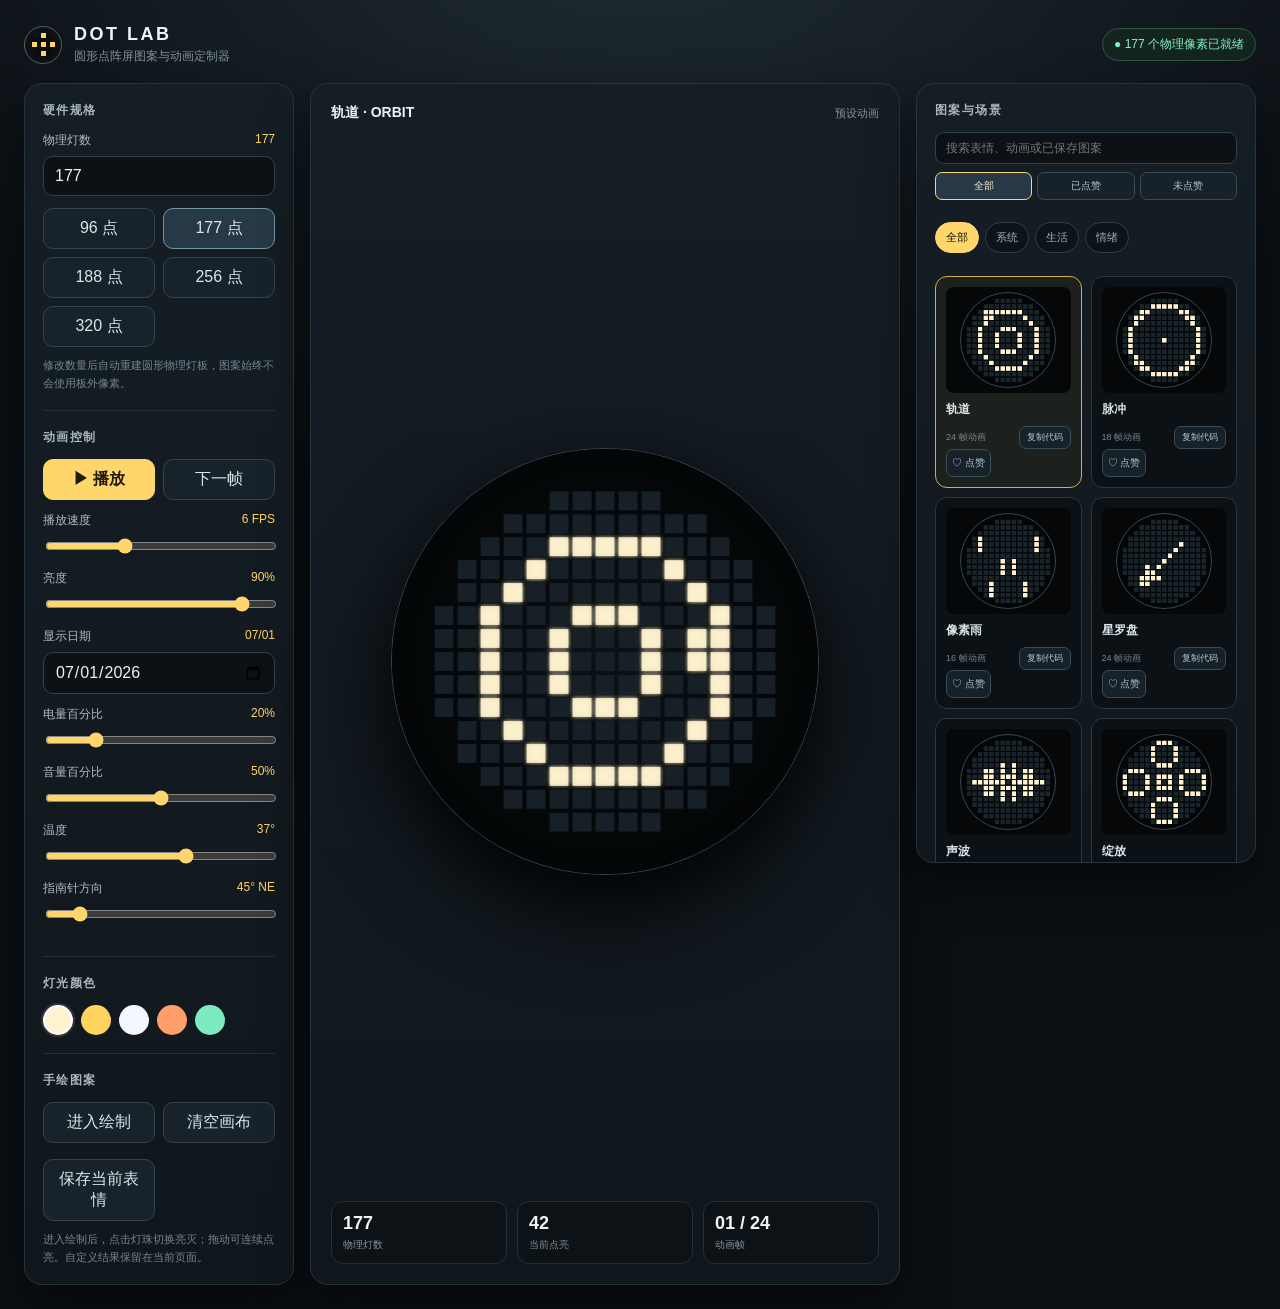
==== index.html @ 845d175f "图库每页最多展示十个动画" ====
<!doctype html>
<html lang="zh-CN">
<head>
<meta charset="utf-8">
<meta name="viewport" content="width=device-width,initial-scale=1">
<title>DOT LAB · 点阵屏定制器</title>
<style>
:root{--bg:#0b1014;--panel:#121a20;--line:#26343e;--muted:#81929e;--text:#edf3f6;--accent:#ffd66b;--accent2:#86f0c0}
*{box-sizing:border-box}body{margin:0;min-height:100vh;background:radial-gradient(circle at 50% -20%,#24313a 0,#0b1014 48%);color:var(--text);font-family:Inter,-apple-system,BlinkMacSystemFont,"PingFang SC",sans-serif}
button,input,select{font:inherit}.shell{max-width:1440px;margin:auto;padding:24px}.topbar{display:flex;align-items:center;justify-content:space-between;margin-bottom:18px}.brand{display:flex;gap:12px;align-items:center}.logo{width:38px;height:38px;border:1px solid #52616b;border-radius:50%;display:grid;place-items:center;background:#080c0f;box-shadow:inset 0 0 18px #ffffff0e}.logo i{width:5px;height:5px;background:var(--accent);box-shadow:9px 0 var(--accent),-9px 0 var(--accent),0 9px var(--accent),0 -9px var(--accent)}h1{font-size:18px;margin:0;letter-spacing:.14em}.sub{color:var(--muted);font-size:12px;margin-top:3px}.status{font-size:12px;color:var(--accent2);border:1px solid #315547;background:#14251f;padding:7px 11px;border-radius:999px}
.layout{display:grid;grid-template-columns:270px minmax(420px,1fr) 340px;gap:16px}.panel{background:linear-gradient(180deg,#151e25,#10171c);border:1px solid var(--line);border-radius:18px;box-shadow:0 22px 50px #0007}.controls{padding:18px}.section{padding-bottom:18px;margin-bottom:18px;border-bottom:1px solid #24313a}.section:last-child{border:0;margin:0;padding:0}.section h2,.library h2{font-size:12px;letter-spacing:.12em;color:#a9b6be;margin:0 0 13px;text-transform:uppercase}.field{margin:12px 0}.field label{display:flex;justify-content:space-between;color:#aebac1;font-size:12px;margin-bottom:7px}.field output{color:var(--accent)}input[type=number],input[type=date],select{width:100%;background:#0b1115;color:var(--text);border:1px solid #33434e;border-radius:10px;padding:10px 11px;outline:none}input[type=range]{width:100%;accent-color:var(--accent)}.swatches{display:flex;gap:8px}.swatch{width:30px;height:30px;border:2px solid transparent;border-radius:50%;cursor:pointer}.swatch.active{border-color:white;box-shadow:0 0 0 2px #ffffff20}.btnrow{display:grid;grid-template-columns:1fr 1fr;gap:8px}.btn{border:1px solid #34444f;background:#18222a;color:#dce5ea;border-radius:10px;padding:9px 10px;cursor:pointer;transition:.18s}.btn:hover{border-color:#657681;transform:translateY(-1px)}.btn.primary{background:var(--accent);border-color:var(--accent);color:#201a09;font-weight:700}.btn.active{background:#273945;border-color:#7794a5}.hint{font-size:11px;color:#738691;line-height:1.6;margin:10px 0 0}
.stage{min-height:720px;padding:20px;display:flex;flex-direction:column}.stage-head{display:flex;align-items:center;justify-content:space-between}.stage-head strong{font-size:14px}.stage-head span{font-size:11px;color:var(--muted)}.screen-wrap{flex:1;display:grid;place-items:center;position:relative;min-height:520px}.halo{position:absolute;width:min(72%,540px);aspect-ratio:1;border-radius:50%;background:radial-gradient(circle,#ffd66b13 0,#ffd66b05 42%,transparent 70%);filter:blur(12px)}canvas{position:relative;width:min(78%,590px);aspect-ratio:1;border-radius:50%;background:#050709;border:1px solid #3b474e;box-shadow:0 32px 90px #000, inset 0 0 65px #000;cursor:crosshair}.metrics{display:grid;grid-template-columns:repeat(3,1fr);gap:10px}.metric{background:#0c1216;border:1px solid #223039;border-radius:12px;padding:11px}.metric b{display:block;font-size:18px}.metric span{font-size:10px;color:var(--muted)}
.library{padding:18px;max-height:780px;overflow:auto}.tabs{display:flex;gap:6px;margin-bottom:13px;position:sticky;top:-18px;padding:10px 0;background:#141d23;z-index:2}.tab{font-size:11px;padding:7px 10px;border:1px solid #2f3e48;border-radius:999px;background:#0d1418;color:#9cacb5;cursor:pointer}.tab.active{color:#171308;background:var(--accent);border-color:var(--accent)}.preset-grid{display:grid;grid-template-columns:1fr 1fr;gap:9px}.preset{background:#0b1115;border:1px solid #293842;border-radius:12px;padding:10px;text-align:left;color:#dce5e9;cursor:pointer}.preset:hover,.preset.active{border-color:#d3ae4c;background:#1d211d}.preset-preview{height:106px;border-radius:8px;background:#050708;display:grid;place-items:center;margin-bottom:8px;color:var(--accent);font-size:21px;letter-spacing:.05em}.preset b{font-size:12px;display:block}.preset small{font-size:9px;color:#738691}.preset-foot{display:flex;align-items:center;justify-content:space-between;gap:6px;margin-top:8px}.copy-code{border:1px solid #3b4c57;background:#162129;color:#b9c7ce;border-radius:7px;padding:4px 7px;font-size:9px;cursor:pointer}.copy-code:hover{border-color:var(--accent);color:var(--accent)}.footer-note{margin-top:14px;padding:11px;border-radius:10px;background:#0b1216;color:#70828d;font-size:10px;line-height:1.6}
@media(max-width:1050px){.layout{grid-template-columns:240px 1fr}.library{grid-column:1/-1;max-height:none}.preset-grid{grid-template-columns:repeat(4,1fr)}}@media(max-width:720px){.shell{padding:12px}.layout{grid-template-columns:1fr}.stage{min-height:560px;order:-1}.screen-wrap{min-height:380px}.preset-grid{grid-template-columns:1fr 1fr}.status{display:none}}
</style>
</head>
<body>
<div class="shell">
 <header class="topbar"><div class="brand"><div class="logo"><i></i></div><div><h1>DOT LAB</h1><div class="sub">圆形点阵屏图案与动画定制器</div></div></div><div class="status" id="status">● 177 个物理像素已就绪</div></header>
 <div class="layout">
  <aside class="panel controls">
   <div class="section"><h2>硬件规格</h2><div class="field"><label>物理灯数 <output id="countOut">177</output></label><input id="count" type="number" min="12" max="500" value="177"></div><div class="btnrow"><button class="btn" data-count="96">96 点</button><button class="btn active" data-count="177">177 点</button><button class="btn" data-count="188">188 点</button><button class="btn" data-count="256">256 点</button><button class="btn" data-count="320">320 点</button></div><p class="hint">修改数量后自动重建圆形物理灯板，图案始终不会使用板外像素。</p></div>
   <div class="section"><h2>动画控制</h2><div class="btnrow"><button class="btn primary" id="play">▶ 播放</button><button class="btn" id="step">下一帧</button></div><div class="field"><label>播放速度 <output id="speedOut">6 FPS</output></label><input id="speed" type="range" min="1" max="16" value="6"></div><div class="field"><label>亮度 <output id="brightOut">90%</output></label><input id="bright" type="range" min="20" max="100" value="90"></div><div class="field"><label>显示日期 <output id="dateOut">07/01</output></label><input id="displayDate" type="date" value="2026-07-01"></div><div class="field"><label>电量百分比 <output id="batteryOut">20%</output></label><input id="battery" type="range" min="0" max="100" value="20"></div><div class="field"><label>音量百分比 <output id="volumeOut">50%</output></label><input id="volume" type="range" min="0" max="100" value="50"></div><div class="field"><label>温度 <output id="temperatureOut">37°</output></label><input id="temperature" type="range" min="0" max="60" value="37"></div><div class="field"><label>指南针方向 <output id="bearingOut">45° NE</output></label><input id="bearing" type="range" min="0" max="359" value="45"></div></div>
   <div class="section"><h2>灯光颜色</h2><div class="swatches" id="swatches"><button class="swatch active" style="background:#fff3cf" data-color="#fff3cf"></button><button class="swatch" style="background:#ffd45e" data-color="#ffd45e"></button><button class="swatch" style="background:#f4f6ff" data-color="#f4f6ff"></button><button class="swatch" style="background:#ff9d6b" data-color="#ff9d6b"></button><button class="swatch" style="background:#7debc0" data-color="#7debc0"></button></div></div>
   <div class="section"><h2>手绘图案</h2><div class="btnrow"><button class="btn" id="custom">进入绘制</button><button class="btn" id="clear">清空画布</button></div><p class="hint">进入绘制后，点击灯珠切换亮灭；拖动可连续点亮。自定义结果保留在当前页面。</p></div>
  </aside>
  <main class="panel stage">
   <div class="stage-head"><strong id="patternName">轨道 · ORBIT</strong><span id="modeText">预设动画</span></div>
   <div class="screen-wrap"><div class="halo"></div><canvas id="matrix" width="760" height="760"></canvas></div>
   <div class="metrics"><div class="metric"><b id="totalMetric">177</b><span>物理灯数</span></div><div class="metric"><b id="litMetric">0</b><span>当前点亮</span></div><div class="metric"><b id="frameMetric">01 / 24</b><span>动画帧</span></div></div>
  </main>
  <aside class="panel library"><h2>图案与场景</h2><div class="tabs"><button class="tab active" data-filter="all">全部</button><button class="tab" data-filter="system">系统</button><button class="tab" data-filter="life">生活</button><button class="tab" data-filter="emotion">情绪</button></div><div class="preset-grid" id="presets"></div><div class="footer-note">177灯 · R2 全眼神表情库 · 按15×15物理网格绘制。时间：上方小时、下方分钟；日期：上方月份、下方日期。其他灯数为映射预览。</div></aside>
 </div>
</div>
<script>
const $=s=>document.querySelector(s), canvas=$('#matrix'),ctx=canvas.getContext('2d');
const state={count:177,points:[],pitch:.125,pattern:0,phase:0,playing:false,fps:6,color:'#fff3cf',brightness:.9,custom:false,customOn:new Set(),drag:false,last:0};let batteryLevel=20,volumeLevel=50,temperatureLevel=37,compassBearing=45,selectedDate='2026-07-01';
const near=(v,t=.11)=>Math.abs(v)<t,ring=(x,y,r,t=.08)=>Math.abs(Math.hypot(x,y)-r)<t,rot=(x,y,a)=>({x:x*Math.cos(a)-y*Math.sin(a),y:x*Math.sin(a)+y*Math.cos(a)});
const heart=(x,y,s=.75)=>{x/=s;y/=s;return Math.pow(x*x+y*y-.43,3)-x*x*y*y*y<0&&y<.58};
const heartMask=['01100000110','11110001111','11111011111','11111111111','11111111111','01111111110','00111111100','00011111000','00001110000','00000100000'];
function heartPixel(x,y,scale=1){let gx=Math.round(x/scale*8+7.5)-2,gy=Math.round(y/scale*8+7.5)-4;return gy>=0&&gy<heartMask.length&&gx>=0&&gx<11&&heartMask[gy][gx]==='1'}
const okMask=['00000100100100','00000100100100','00000100100100','00000100101000','00000101010000','00111010110000','01000110110000','01000111110000','01000111110000','00111011110000','00000111100000','00000111000000','00000011000000','00000000000000'];
const crossMask=['00000110000000','00000011000000','00000001100000','00000000110000','00011100011000','00111110110000','01111111100000','00111111000000','00011110000000','00001100000000','00001100000000','00011000000000','00011000000000','00000000000000'];
const likeMask=['00000011000000','00000011000000','00000110000000','00001100000000','00011000000000','00011011111000','00111111111100','11111111111100','11111111111100','11111111111000','11111111110000','11111111100000','00111111000000','00000000000000'];
function gestureMaskPixel(mask,x,y,scale=1,angle=0){let q=rot(x/scale,y/scale,-angle),w=mask[0].length,h=mask.length,gx=Math.round(q.x*8+7.5)-Math.floor((16-w)/2),gy=Math.round(q.y*8+7.5)-Math.floor((16-h)/2);return gy>=0&&gy<h&&gx>=0&&gx<w&&mask[gy][gx]==='1'}
const waveHeights=[.12,.18,.1,.32,.58,.28,.46,.2,.14,.38,.22,.52,.3,.16,.1];
function voiceWavePixel(x,y,frame){let col=Math.round(x*8),cx=col/8;if(Math.abs(x)>.9)return false;if(Math.abs(y-.0625)<.045)return true;if(col<-7||col>7||Math.abs(x-cx)>.07)return false;let base=waveHeights[col+7],motion=.14*Math.sin(frame*.47+col*1.31)+.08*Math.sin(frame*.23-col*.73),height=Math.max(.12,Math.min(.72,base+motion));return Math.abs(y)<height}
const digits={0:['111','101','101','101','111'],1:['010','110','010','010','111'],2:['111','001','111','100','111'],3:['111','001','111','001','111'],4:['101','101','111','001','001'],5:['111','100','111','001','111'],6:['111','100','111','101','111'],7:['111','001','010','010','010'],8:['111','101','111','101','111'],9:['111','101','111','001','111']};
function clockPixel(x,y,p){let now=new Date(),hour=String(now.getHours()).padStart(2,'0'),minute=String(now.getMinutes()).padStart(2,'0'),gx=Math.round(x*8+7.5),row=Math.round(y*8+7.5),line=row>=2&&row<=6?hour:row>=9&&row<=13?minute:null,gy=row<=6?row-2:row-9;if(!line)return p%12<7&&gx===7&&(row===7||row===8);for(let i=0;i<2;i++){let start=4+i*4;if(gx>=start&&gx<start+3)return digits[line[i]][gy][gx-start]==='1'}return false}
const letters={A:['010','101','111','101','101'],D:['110','101','101','101','110'],E:['111','100','110','100','111'],F:['111','100','110','100','100'],H:['101','101','111','101','101'],I:['111','010','010','010','111'],M:['101','111','111','101','101'],N:['101','111','111','111','101'],O:['111','101','101','101','111'],R:['110','101','110','101','101'],S:['111','100','111','001','111'],T:['111','010','010','010','010'],U:['101','101','101','101','111'],W:['101','101','111','111','101']};
function dateDisplayPixel(x,y,frame){let [,month,day]=selectedDate.split('-'),gx=Math.round(x*8+7.5),row=Math.round(y*8+7.5),top=row>=2&&row<=6,line=top?month:row>=9&&row<=13?day:null,gy=top?row-2:row-9,visible=Math.min(4,Math.floor((frame%24)/3)+1);if(!line)return visible>1&&gx===7&&(row===7||row===8);for(let i=0;i<2;i++){let digit=i+(top?0:2),start=4+i*4;if(digit<visible&&gx>=start&&gx<start+3)return digits[line[i]][gy][gx-start]==='1'}return false}
function weekdayDisplayPixel(x,y,frame){let [yy,mm,dd]=selectedDate.split('-').map(Number),text=['SUN','MON','TUE','WED','THU','FRI','SAT'][new Date(yy,mm-1,dd).getDay()],gx=Math.round(x*8+7.5),gy=Math.round(y*8+7.5)-6,visible=Math.min(3,Math.floor((frame%24)/4)+1);if(gy<0||gy>4)return false;for(let i=0;i<visible;i++){let start=2+i*4;if(gx>=start&&gx<start+3)return letters[text[i]][gy][gx-start]==='1'}return false}
const percentGlyph=['1001','0010','0100','1000','1001'];
function batteryPercentPixel(x,y,frame){let shown=Math.round(batteryLevel*Math.min(1,(frame%24)/12)),txt=String(shown),gx=Math.round(x*8+7.5),gy=Math.round(y*8+7.5)-6,total=txt.length*3+Math.max(0,txt.length-1)+1+4,start=Math.floor((16-total)/2);if(gy<0||gy>4)return false;for(let i=0;i<txt.length;i++){let at=start+i*4;if(gx>=at&&gx<at+3)return digits[txt[i]][gy][gx-at]==='1'}let pct=start+txt.length*4;return gx>=pct&&gx<pct+4&&percentGlyph[gy][gx-pct]==='1'}
const degreeGlyph=['111','101','111'];
function temperaturePixel(x,y,frame){let shown=Math.round(temperatureLevel*Math.min(1,(frame%24)/12)),txt=String(shown),gx=Math.round(x*8+7.5),gy=Math.round(y*8+7.5)-6,total=txt.length*3+Math.max(0,txt.length-1)+1+3,start=Math.floor((16-total)/2);if(gy<0||gy>4)return false;for(let i=0;i<txt.length;i++){let at=start+i*4;if(gx>=at&&gx<at+3)return digits[txt[i]][gy][gx-at]==='1'}let deg=start+txt.length*4;return gy<3&&gx>=deg&&gx<deg+3&&degreeGlyph[gy][gx-deg]==='1'}
function sunWeatherPixel(x,y,frame,ox=0,oy=0,small=false){let q=rot(x-ox,y-oy,frame*.035),r=Math.hypot(q.x,q.y),core=small?.2:.27,inner=r<core,ray=r>(small?.3:.39)&&r<(small?.52:.7)&&(Math.abs(q.x)<.07||Math.abs(q.y)<.07||Math.abs(Math.abs(q.x)-Math.abs(q.y))<.075);return inner||ray}
function cloudWeatherPixel(x,y,ox=0,oy=0){x-=ox;y-=oy;return Math.hypot(x+.34,y+.12)<.28||Math.hypot(x,y+.27)<.36||Math.hypot(x-.38,y+.1)<.27||Math.abs(x)<.68&&y>-.22&&y<.08}
function rainWeatherPixel(x,y,frame){if(cloudWeatherPixel(x,y,0,-.17))return true;let col=Math.round((x+.75)/.25),cx=-.75+col*.25,row=Math.round(y*8),step=((row+frame+col*2)%5+5)%5;return y>.12&&y<.82&&col>=0&&col<=6&&Math.abs(x-cx)<.07&&step<2}
function snowWeatherPixel(x,y,frame){if(cloudWeatherPixel(x,y,0,-.2))return true;let flakes=[[-.48,.3],[0,.48],[.48,.3]],tw=frame%8<4;return flakes.some(([fx,fy],i)=>{let yy=fy+((frame+i*2)%8)*.035,dx=x-fx,dy=y-yy;return Math.abs(dx)<.06&&Math.abs(dy)<.18||Math.abs(dy)<.06&&Math.abs(dx)<.18||(tw&&Math.abs(Math.abs(dx)-Math.abs(dy))<.05&&Math.hypot(dx,dy)<.2)})}
function stormWeatherPixel(x,y,frame){if(cloudWeatherPixel(x,y,0,-.25))return true;let flash=frame%10<6,bolt=flash&&((y>.05&&y<.32&&Math.abs(x+.08)<.1)||(y>.25&&y<.5&&Math.abs(x-.08)<.1)||(y>.45&&y<.7&&Math.abs(x-.22)<.1)),row=Math.round(y*8),side=x<0?0:1,sideRain=y>.15&&y<.78&&Math.abs(x)>.34&&Math.abs(x)<.72&&((row+frame+side*2)%4+4)%4<2;return bolt||sideRain}
function compassArrowPixel(x,y,frame){let target=compassBearing*Math.PI/180,u=Math.min(1,(frame%24)/12),ease=1-Math.pow(1-u,3),q=rot(x,y,-target*ease),head=q.y>-.72&&q.y<-.2&&Math.abs(Math.abs(q.x)-(q.y+.72)*.7)<.075,shaft=Math.abs(q.x)<.065&&q.y>-.58&&q.y<.55,r=Math.hypot(x,y),ticks=r>.77&&r<.87&&(Math.abs(x)<.07||Math.abs(y)<.07),hub=Math.hypot(x,y)<.11;return head||shaft||ticks||hub}
function moodFacePixel(x,y,frame){let state=Math.floor((frame%32)/8),blink=frame%8===7,face=Math.hypot(x,y)<.69;if(!face)return false;let leftEye=blink?Math.abs(y+.22)<.06&&Math.abs(x+.27)<.17:Math.abs(x+.27)<.085&&y>-.4&&y<-.08,rightEye;if(state===1||state===3)rightEye=Math.abs(y+.2)<.06&&Math.abs(x-.27)<.18;else rightEye=blink?Math.abs(y+.22)<.06&&Math.abs(x-.27)<.17:Math.abs(x-.27)<.085&&y>-.4&&y<-.08;let mouth;if(state===0)mouth=Math.abs(x)<.32&&y>.1&&y<.43;else if(state===1)mouth=Math.abs(y-(.12+.42*(x+.05)*(x+.05)))<.075&&Math.abs(x)<.4;else if(state===2)mouth=Math.abs(y-(.1+.6*x*x))<.08&&Math.abs(x)<.43;else mouth=(Math.abs(y-.18)<.07&&Math.abs(x)<.38)||(x>.25&&x<.39&&y>.16&&y<.34);return !(leftEye||rightEye||mouth)}
function segmentPixel(x,y,a,b,t=.1){let vx=b[0]-a[0],vy=b[1]-a[1],u=Math.max(0,Math.min(1,((x-a[0])*vx+(y-a[1])*vy)/(vx*vx+vy*vy)));return Math.hypot(x-a[0]-u*vx,y-a[1]-u*vy)<t}
function littlePersonPixel(x,y,frame){let poses=[[[0,.12],[-.3,.18],[.3,.18],[-.26,.68],[.26,.68]],[[0,.12],[-.65,-.4],[.65,-.4],[-.48,.66],[.48,.66]],[[0,.12],[-.5,-.4],[.44,.08],[-.52,.56],[.42,.67]],[[0,.12],[-.4,-.78],[.4,-.78],[-.28,.65],[.28,.65]]],f=frame%32,s=Math.floor(f/8),n=(s+1)%4,u=Math.max(0,(f%8-5)/3),e=u*u*(3-2*u),p=poses[s].map((v,i)=>[v[0]+(poses[n][i][0]-v[0])*e,v[1]+(poses[n][i][1]-v[1])*e]),bounce=s===1||s===3?-.06*Math.sin((f%8)/7*Math.PI):0;y-=bounce;let [hip,lh,rh,lf,rf]=p,shoulder=[0,-.25];return Math.hypot(x,y+.57)<.13||segmentPixel(x,y,shoulder,hip,.09)||segmentPixel(x,y,shoulder,lh,.09)||segmentPixel(x,y,shoulder,rh,.09)||segmentPixel(x,y,hip,lf,.1)||segmentPixel(x,y,hip,rf,.1)}
const patterns=[
 {name:'轨道 · ORBIT',cat:'system',icon:'◎',frames:24,fn:(x,y,p)=>{let q=rot(x,y,p*.12);return ring(x,y,.67,.07)||(ring(x,y,.34,.065)&&q.x<.32)||Math.hypot(q.x-.62,q.y+.12)<.12}},
 {name:'脉冲 · PULSE',cat:'system',icon:'◉',frames:18,fn:(x,y,p)=>ring(x,y,.18+(p%18)/18*.68,.075)||Math.hypot(x,y)<.1},
 {name:'像素雨 · RAIN',cat:'life',icon:'⋮',frames:16,fn:(x,y,p,i)=>((i*5+(Math.round((y+1)*8)+p)*3)%13<2)&&((i+p)%4!==0)},
 {name:'星罗盘 · COMPASS',cat:'system',icon:'✦',frames:24,fn:(x,y,p)=>{let q=rot(x,y,p*.1);return near(q.x,.065)&&Math.abs(q.y)<.76||near(q.y,.065)&&Math.abs(q.x)<.76||ring(x,y,.8,.045)&&q.y<-.28}},
 {name:'声波 · WAVE',cat:'life',icon:'≋',frames:24,fn:(x,y,p)=>voiceWavePixel(x,y,p)},
 {name:'绽放 · BLOOM',cat:'emotion',icon:'✣',frames:20,fn:(x,y,p)=>{let a=Math.atan2(y,x),r=Math.hypot(x,y),e=.25+(p%20)/20*.55;return Math.abs(Math.sin(4*a+p*.08))>.65&&r>.13&&r<e}},
 {name:'时砂 · FOCUS',cat:'system',icon:'⌛',frames:24,fn:(x,y,p)=>{let t=-.45+(p%24)/24*.9;return Math.abs(x)<(.09+Math.abs(y)*.58)&&Math.abs(y)<.7&&(y<t-.08||y>t+.28||Math.abs(x)<.07)}},
 {name:'沙漏倒计时 · SAND',cat:'system',icon:'⌛',frames:36,fn:(x,y,p)=>{let u=(p%36)/35,ax=Math.abs(x),ay=Math.abs(y),rail=(Math.abs(y-.72)<.065||Math.abs(y+.72)<.065)&&ax<.64,wall=ay>.08&&ay<.7&&Math.abs(ax-(.08+ay*.76))<.065,topH=.5*(1-u),top=y<-.08&&y>-.08-topH&&ax<.09+(-y-.08)*.78,bottomH=Math.max(.02,.5*u),bottom=y>.64-bottomH&&y<.65&&ax<.09+(y-(.64-bottomH))/bottomH*.48,row=Math.round((y+1)*8),stream=u<.98&&y>-.08&&y<.56-bottomH&&ax<.055&&((row+p)%3+3)%3<2,t=(p%6)/6,sx=.11+.42*t,sy=.5-.2*Math.sin(t*Math.PI)+.08*t,scatter=u>.08&&u<.98&&((Math.hypot(x-sx,y-sy)<.09)||(Math.hypot(x+sx,y-sy)<.09));return rail||wall||top||bottom||stream||scatter}},
 {name:'三排进度条 · PROGRESS',cat:'system',icon:'▰▰▱',frames:20,fn:(x,y,p)=>{let row=Math.round(y*8+7.5),col=Math.round(x*8+7.5),filled=Math.min(16,p%20);return row>=7&&row<=9&&col>=0&&col<filled}},
 {name:'空间门 · PORTAL',cat:'system',icon:'▣',frames:18,fn:(x,y,p)=>{let m=Math.max(Math.abs(x),Math.abs(y)),t=(p%18)/18*.14;return [.2+t,.43+t/2,.69-t/2].some(v=>Math.abs(m-v)<.065)}},
 {name:'萤火 · FIREFLY',cat:'emotion',icon:'⁙',frames:20,fn:(x,y,p,i)=>((i*7+Math.round(y*11)+p)%19<2)||Math.hypot(x+.35-p%10*.02,y-.22)<.14},
 {name:'地平线 · DAWN',cat:'life',icon:'☀',frames:20,fn:(x,y,p)=>{let h=.35-(p%20)/20*.65;return near(y-h,.065)&&Math.abs(x)<.85||(y<h&&Math.abs(Math.hypot(x,y-h)-.42)<.09)}},
 {name:'情绪眼睛 · EYES',cat:'emotion',icon:'◉◉',frames:16,fn:(x,y,p)=>{let blink=p%16>11;return blink?near(y,.07)&&((x>.12&&x<.72)||(x<-.12&&x>-.72)):(((Math.hypot(x-.38,y)-.25<.075)||(Math.hypot(x+.38,y)-.25<.075))&&Math.abs(y)<.3)}},
 {name:'心意 · HEART',cat:'emotion',icon:'♥',frames:24,fn:(x,y,p)=>{let t=p%24;if(t<2)return false;let u=Math.min(1,(t-2)/13),e=1-Math.pow(1-u,3);return heartPixel(x,y,.12+.88*e)}},
 {name:'充电 · CHARGE',cat:'system',icon:'▥',frames:20,fn:(x,y,p)=>(Math.abs(x)<.43&&Math.abs(y)<.58&&(Math.abs(x)>.31||Math.abs(y)>.47))||(Math.abs(x)<.14&&y>-.8&&y<-.58)||(Math.abs(x)<.26&&y>.42-(p%20)/20*.84&&y<.43)},
 {name:'健身 · WORKOUT',cat:'life',icon:'━',frames:18,fn:(x,y,p)=>{let a=Math.sin(p/18*Math.PI*2)*.45,q=rot(x,y,a);return Math.abs(q.y)<.085&&Math.abs(q.x)<.58||Math.abs(q.x)>.52&&Math.abs(q.x)<.8&&Math.abs(q.y)<.28}},
 {name:'晴天 · SUNNY',cat:'life',icon:'☀',frames:24,fn:(x,y,p)=>sunWeatherPixel(x,y,p)},
 {name:'多云 · CLOUDY',cat:'life',icon:'☁',frames:24,fn:(x,y,p)=>sunWeatherPixel(x,y,p,-.38,-.35,true)||cloudWeatherPixel(x,y,.14,.12)},
 {name:'下雨 · RAINY',cat:'life',icon:'☂',frames:24,fn:(x,y,p)=>rainWeatherPixel(x,y,p)},
 {name:'下雪 · SNOW',cat:'life',icon:'❄',frames:24,fn:(x,y,p)=>snowWeatherPixel(x,y,p)},
 {name:'暴风雨 · STORM',cat:'life',icon:'ϟ',frames:24,fn:(x,y,p)=>stormWeatherPixel(x,y,p)},
 {name:'闹钟 · ALARM',cat:'life',icon:'◷',frames:16,fn:(x,y,p)=>ring(x,y,.58,.07)||near(x,.065)&&y<0||near(y,.065)&&x>0||(p%4<2&&ring(x,y,.82,.045)&&y<-.25)},
 {name:'相机 · CAMERA',cat:'life',icon:'▣',frames:18,fn:(x,y,p)=>p%18<12?(Math.abs(x)<.52&&Math.abs(y)<.4&&(Math.abs(x)>.4||Math.abs(y)>.29)||ring(x,y,.22,.08)):ring(x,y,.65,.07)||Math.hypot(x,y)<.15},
 {name:'通知 · NOTIFY',cat:'system',icon:'!',frames:14,fn:(x,y,p)=>Math.hypot(x,y)<(.18+.06*Math.sin(p*.6))||near(x,.07)&&y<-.25&&y>-.72||Math.hypot(x,y-.58)<.1},
 {name:'心跳回响 · HEARTBEAT',cat:'emotion',icon:'♥',frames:32,fn:(x,y,p)=>{let t=p%32;if(t<2)return false;let u=Math.min(1,(t-2)/13),e=1-Math.pow(1-u,3),s=t<16?.12+.88*e:1+(t>23?.055*Math.sin((t-23)/8*Math.PI*2):0);return heartPixel(x,y,s)}},
 {name:'心情变换 · MOOD',cat:'emotion',icon:'☺',frames:32,fn:(x,y,p)=>moodFacePixel(x,y,p)},
 {name:'活力小人 · PERSON',cat:'life',icon:'人',frames:32,fn:(x,y,frame)=>{let sg=(a,b,t=.1)=>{let vx=b[0]-a[0],vy=b[1]-a[1],u=Math.max(0,Math.min(1,((x-a[0])*vx+(y-a[1])*vy)/(vx*vx+vy*vy)));return Math.hypot(x-a[0]-u*vx,y-a[1]-u*vy)<t},poses=[[[0,.12],[-.3,.18],[.3,.18],[-.26,.68],[.26,.68]],[[0,.12],[-.65,-.4],[.65,-.4],[-.48,.66],[.48,.66]],[[0,.12],[-.5,-.4],[.44,.08],[-.52,.56],[.42,.67]],[[0,.12],[-.4,-.78],[.4,-.78],[-.28,.65],[.28,.65]]],f=frame%32,s=Math.floor(f/8),n=(s+1)%4,u=Math.max(0,(f%8-5)/3),e=u*u*(3-2*u),p=poses[s].map((v,i)=>[v[0]+(poses[n][i][0]-v[0])*e,v[1]+(poses[n][i][1]-v[1])*e]),bounce=s===1||s===3?-.06*Math.sin((f%8)/7*Math.PI):0;y-=bounce;let [hip,lh,rh,lf,rf]=p,shoulder=[0,-.25];return Math.hypot(x,y+.57)<.13||sg(shoulder,hip,.09)||sg(shoulder,lh,.09)||sg(shoulder,rh,.09)||sg(hip,lf,.1)||sg(hip,rf,.1)}},
 {name:'小人跑步 · RUNNER',cat:'life',icon:'跑',frames:24,fn:(x,y,p)=>{let sg=(a,b,t=.09)=>{let vx=b[0]-a[0],vy=b[1]-a[1],u=Math.max(0,Math.min(1,((x-a[0])*vx+(y-a[1])*vy)/(vx*vx+vy*vy)));return Math.hypot(x-a[0]-u*vx,y-a[1]-u*vy)<t},q=p/24*Math.PI*2,a=Math.sin(q),c=Math.cos(q),bounce=.06*Math.abs(c);y+=bounce;let shoulder=[.05,-.27],hip=[-.08,.12],e1=[.35*a+.12*c,-.05+.12*c],h1=[.52*a+.18*c,.15+.15*c],e2=[-.28*a-.12*c,.03-.1*c],h2=[-.44*a-.18*c,.22-.12*c],k1=[.4*a+.16*c,.35-.1*c],f1=[.62*a+.24*c,.66-.06*c],k2=[-.27*a-.16*c,.42+.08*c],f2=[-.48*a-.24*c,.65+.05*c];return Math.hypot(x-.16,y+.57)<.14||sg(shoulder,hip,.1)||sg(shoulder,e1)||sg(e1,h1)||sg(shoulder,e2)||sg(e2,h2)||sg(hip,k1,.1)||sg(k1,f1,.1)||sg(hip,k2,.1)||sg(k2,f2,.1)}},
 {name:'酒瓶旋转 · BOTTLE',cat:'life',icon:'♙',frames:32,fn:(x,y,p)=>{let a=Math.sin(p/32*Math.PI*2)*.48,q=rot(x,y,a),X=q.x,Y=q.y,neck=Math.abs(X)<.14&&Y>-.78&&Y<-.36&&(Math.abs(X)>.055||Y<-.66),body=Math.abs(X)<.42&&Y>-.34&&Y<.67&&(Math.abs(X)>.31||Y>.54),shoulder=Y>-.42&&Y<-.22&&Math.abs(Math.abs(X)-(.14+(Y+.42)*1.35))<.09,label=ring(X,Y-.1,.22,.07);return neck||body||shoulder||label}},
 {name:'数字时间 · CLOCK',cat:'system',icon:'09↕00',frames:12,fn:(x,y,p)=>clockPixel(x,y,p)},
 {name:'日期显示 · DATE',cat:'system',icon:'07↕01',frames:24,fn:(x,y,p)=>dateDisplayPixel(x,y,p)},
 {name:'星期显示 · WEEKDAY',cat:'system',icon:'WED',frames:24,fn:(x,y,p)=>weekdayDisplayPixel(x,y,p)},
 {name:'音乐频谱 · SPECTRUM',cat:'life',icon:'▥▥▥',frames:24,fn:(x,y,p)=>{let col=Math.round(x*8),cx=col/8,h=.15+.62*Math.abs(Math.sin(col*.83+p*.34)*Math.cos(col*.31-p*.21));return Math.abs(x-cx)<.055&&Math.abs(y)<h}},
 {name:'OK 手势 · OK',cat:'emotion',icon:'OK',frames:28,fn:(x,y,p)=>{let t=p%28;if(t<2)return false;let u=Math.min(1,(t-2)/10),s=.18+.82*(1-Math.pow(1-u,3)),a=t>15?.08*Math.sin((t-15)/13*Math.PI*2):0;return gestureMaskPixel(okMask,x,y,s,a)}},
 {name:'指尖交叉 · CROSS',cat:'emotion',icon:'×',frames:28,fn:(x,y,p)=>{let t=p%28;if(t<2)return false;let u=Math.min(1,(t-2)/11),s=.2+.8*(1-Math.pow(1-u,3)),a=t>16?.07*Math.sin((t-16)/12*Math.PI*2):0;return gestureMaskPixel(crossMask,x,y,s,a)}},
 {name:'点赞 · LIKE',cat:'emotion',icon:'＋1',frames:26,fn:(x,y,p)=>{let t=p%26;if(t<2)return false;let u=Math.min(1,(t-2)/10),s=.15+1.02*(1-Math.pow(1-u,3));if(t>12)s=1+.07*Math.sin((t-12)/14*Math.PI*2);return gestureMaskPixel(likeMask,x,y,s,0)}},
 {name:'电量百分比 · BATTERY',cat:'system',icon:'20%',frames:24,fn:(x,y,p)=>batteryPercentPixel(x,y,p)},
 {name:'音量格阵 · SOUNDLEVEL',cat:'system',icon:'50%',frames:24,fn:(x,y,p,i)=>{let total=typeof state==='object'?state.count:188,level=typeof volumeLevel==='number'?volumeLevel:50,target=Math.round(total*level*Math.min(1,(p%24)/12)/100),g=(a,b)=>{while(b)[a,b]=[b,a%b];return a},step=Math.max(3,Math.round(total*.389)|1);while(g(step,total)>1)step+=2;return (i*step)%total<target}},
 {name:'温度显示 · TEMP',cat:'life',icon:'37°',frames:24,fn:(x,y,p)=>temperaturePixel(x,y,p)},
 {name:'大象漫步 · ELEPHANT',cat:'life',icon:'象',frames:24,fn:(x,y,p)=>{let step=.07*Math.sin(p*.52),body=((x+.05)/.62)**2+((y+.05)/.38)**2<1,head=Math.hypot(x+.57,y+.13)<.32,ear=Math.hypot(x+.38,y+.12)<.2,trunk=x<-.66&&x>-.84&&y>-.06&&y<.58,legs=y>.2&&y<.7&&((Math.abs(x+.3-step)<.11)||(Math.abs(x-.3+step)<.11)),tail=x>.62&&Math.abs(y+.02-.18*Math.sin(p*.45))<.07;return body||head||ear||trunk||legs||tail}},
 {name:'小狗摇尾 · DOG',cat:'life',icon:'犬',frames:24,fn:(x,y,p)=>{let body=((x+.02)/.55)**2+((y+.08)/.3)**2<1,head=Math.hypot(x+.5,y+.32)<.27,ear=x<-.55&&y<-.29&&y>-.65&&Math.abs(x+.58+(y+.3)*.35)<.11,legs=y>.1&&y<.66&&((Math.abs(x+.32-.05*Math.sin(p*.6))<.1)||(Math.abs(x-.3+.05*Math.sin(p*.6))<.1)),tail=x>.5&&x<.88&&Math.abs(y+.17+.24*Math.sin(p*.7)-(x-.5)*.35)<.085;return body||head||ear||legs||tail}},
 {name:'鸭子摆步 · DUCK',cat:'life',icon:'鸭',frames:24,fn:(x,y,p)=>{let bob=.05*Math.sin(p*.55),body=((x+.05)/.55)**2+((y-.2-bob)/.34)**2<1,head=Math.hypot(x+.36,y+.38-bob)<.27,neck=x>-.46&&x<-.18&&y>-.25+bob&&y<.18+bob,beak=x<-.56&&x>-.88&&Math.abs(y+.35-bob)<.11,feet=y>.48&&y<.69&&((x>-.36&&x<-.05)||(x>.2&&x<.51));return body||head||neck||beak||feet}},
 {name:'小鹿跃动 · DEER',cat:'life',icon:'鹿',frames:24,fn:(x,y,p)=>{let jump=-.12*Math.abs(Math.sin(p*.28)),body=((x+.05)/.55)**2+((y+.02-jump)/.3)**2<1,neck=x>.25&&x<.48&&y>-.55+jump&&y<.08+jump,head=Math.hypot(x-.42,y+.55-jump)<.2,legs=y>.14+jump&&y<.7+jump&&((Math.abs(x+.32)<.08)||(Math.abs(x-.25)<.08)),horn=y<-.62+jump&&y>-.88+jump&&((Math.abs(x-.34)<.07)||(Math.abs(x-.52)<.07)),tail=x<-.58&&Math.abs(y+.15-jump)<.09;return body||neck||head||legs||horn||tail}},
 {name:'奶牛甩尾 · COW',cat:'life',icon:'牛',frames:24,fn:(x,y,p)=>{let body=Math.abs(x)<.61&&y>-.3&&y<.26,head=x<-.48&&x>-.83&&y>-.33&&y<.12,horns=y<-.3&&y>-.48&&((x>-.82&&x<-.65)||(x>-.51&&x<-.35)),legs=y>.18&&y<.7&&((Math.abs(x+.42)<.1)||(Math.abs(x-.34)<.1)),tail=x>.6&&x<.87&&Math.abs(y+.13-.2*Math.sin(p*.65))<.075,spot=Math.hypot(x+.08,y+.08)<.17||Math.hypot(x-.35,y-.08)<.14;return body||head||horns||legs||tail||spot}},
 {name:'兔子蹦跳 · RABBIT',cat:'life',icon:'兔',frames:24,fn:(x,y,p)=>{let hop=-.12*Math.abs(Math.sin(p*.32)),body=((x+.05)/.42)**2+((y-.18-hop)/.48)**2<1,head=Math.hypot(x-.15,y+.3-hop)<.28,ears=y<-.42+hop&&y>-.88+hop&&((Math.abs(x-.02)<.11)||(Math.abs(x-.28)<.11)),foot=y>.48+hop&&y<.7+hop&&x>-.08&&x<.58,tail=Math.hypot(x+.48,y-.08-hop)<.17;return body||head||ears||foot||tail}},
 {name:'鱼儿游动 · FISH',cat:'life',icon:'鱼',frames:24,fn:(x,y,p)=>{let sway=.08*Math.sin(p*.45),body=((x+.08)/.5)**2+((y-sway)/.34)**2<1,tail=x>.34&&x<.82&&Math.abs(y-sway)<(.82-x)*.72,fin=x>-.1&&x<.28&&y>.13+sway&&y<.46+sway&&Math.abs(y-.13-sway-(x+.1)*.65)<.12,eye=Math.hypot(x+.32,y+.08-sway)<.06,bubble=Math.hypot(x+.72,y-.45+(p%12)*.06)<.09;return (body&&!eye)||tail||fin||bubble}},
 {name:'水母漂浮 · JELLYFISH',cat:'life',icon:'水',frames:24,fn:(x,y,p)=>{let float=.08*Math.sin(p*.35),dome=y<.08+float&&y>-.55+float&&((x/.5)**2+((y-.02-float)/.55)**2<1),rim=Math.abs(y-.05-float)<.1&&Math.abs(x)<.52,wave=y>.08+float&&y<.72+float&&[-.38,-.13,.13,.38].some((c,i)=>Math.abs(x-c-.07*Math.sin(y*9+p*.4+i))<.075);return dome||rim||wave}},
 {name:'指南针箭头 · BEARING',cat:'system',icon:'↑',frames:24,fn:(x,y,p)=>compassArrowPixel(x,y,p)}
,
 {name:'无线连接 · WIFI',cat:'system',icon:'',frames:24,fn:()=>false},
 {name:'蓝牙配对 · BLUETOOTH',cat:'system',icon:'',frames:24,fn:()=>false},
 {name:'完成确认 · SUCCESS',cat:'system',icon:'',frames:24,fn:()=>false},
 {name:'安全锁定 · LOCK',cat:'system',icon:'',frames:24,fn:()=>false},
 {name:'邮件到达 · MAIL',cat:'system',icon:'',frames:24,fn:()=>false},
 {name:'火箭出发 · ROCKET',cat:'emotion',icon:'',frames:24,fn:()=>false},
 {name:'月夜静谧 · MOON',cat:'life',icon:'',frames:24,fn:()=>false},
 {name:'蝴蝶振翅 · BUTTERFLY',cat:'life',icon:'',frames:24,fn:()=>false},
 {name:'空电池 · BATTERY_EMPTY',cat:'system',icon:'',frames:24,fn:()=>false},
 {name:'满电充盈 · BATTERY_FULL',cat:'system',icon:'',frames:24,fn:()=>false},
 {name:'能量环 · ENERGY_RING',cat:'system',icon:'',frames:24,fn:()=>false},
 {name:'旋转刻度 · DIAL',cat:'system',icon:'',frames:24,fn:()=>false},
 {name:'十字扫描 · AXIS',cat:'system',icon:'',frames:24,fn:()=>false},
 {name:'步进小人 · WALK',cat:'life',icon:'',frames:24,fn:()=>false},
 {name:'放射光芒 · RAYS',cat:'emotion',icon:'',frames:24,fn:()=>false},
 {name:'加载指示 · LOADER',cat:'system',icon:'',frames:24,fn:()=>false},
 {name:'专注凝视 · ATTENTIVE',cat:'emotion',icon:'',frames:24,fn:()=>false},
 {name:'好奇探看 · CURIOUS',cat:'emotion',icon:'',frames:24,fn:()=>false},
 {name:'难过低落 · SAD',cat:'emotion',icon:'',frames:24,fn:()=>false},
 {name:'害怕颤动 · SCARED',cat:'emotion',icon:'',frames:24,fn:()=>false},
 {name:'怀疑侧目 · SUSPICIOUS',cat:'emotion',icon:'',frames:24,fn:()=>false},
 {name:'困惑问号 · CONFUSED',cat:'emotion',icon:'',frames:24,fn:()=>false},
 {name:'得意闪光 · PROUD',cat:'emotion',icon:'',frames:24,fn:()=>false},
 {name:'无语表情 · UNIMPRESSED',cat:'emotion',icon:'',frames:24,fn:()=>false},

  {name:'平静扫视 · EYE_IDLE',cat:'emotion',icon:'',frames:24,fn:()=>false},
  {name:'交替眨眼 · EYE_WINK',cat:'emotion',icon:'',frames:24,fn:()=>false},
  {name:'星光眼神 · EYE_SPARKLE',cat:'emotion',icon:'',frames:24,fn:()=>false},
  {name:'旋涡眼神 · EYE_SWIRL',cat:'emotion',icon:'',frames:24,fn:()=>false},
  {name:'困倦眼神 · EYE_SLEEPY',cat:'emotion',icon:'',frames:24,fn:()=>false},
  {name:'警觉放大 · EYE_ALERT',cat:'emotion',icon:'',frames:24,fn:()=>false},
  {name:'侧目扫视 · EYE_GLANCE',cat:'emotion',icon:'',frames:24,fn:()=>false},
  {name:'灵动瞳孔 · EYE_DANCE',cat:'emotion',icon:'',frames:24,fn:()=>false},

  {name:'平静 · E_CALM',cat:'emotion',icon:'',frames:24,fn:()=>false},
  {name:'专注 · E_FOCUS',cat:'emotion',icon:'',frames:24,fn:()=>false},
  {name:'惊讶 · E_SURPRISE',cat:'emotion',icon:'',frames:24,fn:()=>false},
  {name:'兴奋 · E_EXCITED',cat:'emotion',icon:'',frames:24,fn:()=>false},
  {name:'开心 · E_HAPPY',cat:'emotion',icon:'',frames:24,fn:()=>false},
  {name:'大笑 · E_LAUGH',cat:'emotion',icon:'',frames:24,fn:()=>false},
  {name:'生气 · E_ANGRY',cat:'emotion',icon:'',frames:24,fn:()=>false},
  {name:'难过 · E_SAD2',cat:'emotion',icon:'',frames:24,fn:()=>false},
  {name:'害怕 · E_FEAR',cat:'emotion',icon:'',frames:24,fn:()=>false},
  {name:'怀疑 · E_SKEPTIC',cat:'emotion',icon:'',frames:24,fn:()=>false},
  {name:'困惑 · E_CONFUSED2',cat:'emotion',icon:'',frames:24,fn:()=>false},
  {name:'好奇 · E_CURIOUS2',cat:'emotion',icon:'',frames:24,fn:()=>false},
  {name:'得意 · E_PROUD2',cat:'emotion',icon:'',frames:24,fn:()=>false},
  {name:'羞怯 · E_SHY',cat:'emotion',icon:'',frames:24,fn:()=>false},
  {name:'无趣 · E_BORED',cat:'emotion',icon:'',frames:24,fn:()=>false},
  {name:'困倦 · E_SLEEPY2',cat:'emotion',icon:'',frames:24,fn:()=>false},
];
function buildPoints(n){if(n===177){const rows=[5,9,11,13,13,15,15,15,15,15,13,13,11,9,5],a=[];rows.forEach((m,r)=>{for(let i=0;i<m;i++)a.push({x:(i-(m-1)/2)/7.5,y:(r-7)/7.5})});return a}if(n===188){const rows=[4,8,10,12,14,14,16,16,16,16,14,14,12,10,8,4],a=[];rows.forEach((m,r)=>{for(let i=0;i<m;i++)a.push({x:(i-(m-1)/2)/8,y:(r-7.5)/8})});return a}
 let side=Math.ceil(Math.sqrt(n*4/Math.PI));let candidates=[];while(candidates.length<n){side++;candidates=[];for(let r=0;r<side;r++)for(let c=0;c<side;c++){let x=(c-(side-1)/2)/(side/2),y=(r-(side-1)/2)/(side/2);if(x*x+y*y<=1)candidates.push({x,y,d:x*x+y*y})}}candidates.sort((a,b)=>a.d-b.d);let chosen=candidates.slice(0,n),mx=Math.max(...chosen.map(p=>Math.hypot(p.x,p.y)));return chosen.map(p=>({x:p.x/mx*.92,y:p.y/mx*.92}))}
function rebuild(n){state.count=Math.max(12,Math.min(500,Math.round(n)||177));state.points=buildPoints(state.count);let nearest=Infinity;for(let i=0;i<state.points.length;i++)for(let j=i+1;j<state.points.length;j++){let d=Math.hypot(state.points[i].x-state.points[j].x,state.points[i].y-state.points[j].y);if(d>1e-6&&d<nearest)nearest=d}state.pitch=nearest;state.customOn.clear();$('#count').value=state.count;$('#countOut').value=state.count;$('#totalMetric').textContent=state.count;$('#status').textContent=`● ${state.count} 个物理像素已就绪`;document.querySelectorAll('[data-count]').forEach(b=>b.classList.toggle('active',+b.dataset.count===state.count));draw()}
// Integer-grid artwork: every stroke is authored on the physical 15 x 15 board.
function refinedFrame(kind, frame, opt = {}) {
  const out = new Set(), rows = [5,9,11,13,13,15,15,15,15,15,13,13,11,9,5];
  const put = (x,y,on=true) => {x=Math.round(x); y=Math.round(y); if(y<0||y>14||Math.abs(x-7)>(rows[y]-1)/2)return; on?out.add(y*15+x):out.delete(y*15+x)};
  const line = (x,y,X,Y,on=true) => {const n=Math.max(Math.abs(X-x),Math.abs(Y-y));for(let i=0;i<=n;i++)put(x+(X-x)*(i/(n||1)),y+(Y-y)*(i/(n||1)),on)};
  const box = (x,y,w,h,fill=false) => {for(let j=0;j<h;j++)for(let i=0;i<w;i++)if(fill||!i||!j||i===w-1||j===h-1)put(x+i,y+j)};
  const mask = (s,x,y) => s.split('/').forEach((r,j)=>[...r].forEach((v,i)=>{if(v==='1')put(x+i,y+j);if(v==='x')put(x+i,y+j,false)}));
  const circle = (cx,cy,r) => {for(let y=0;y<15;y++)for(let x=0;x<15;x++)if(Math.abs(Math.hypot(x-cx,y-cy)-r)<.48)put(x,y)};
  const digits=['111/101/101/101/111','010/110/010/010/111','111/001/111/100/111','111/001/111/001/111','101/101/111/001/001','111/100/111/001/111','111/100/111/101/111','111/001/010/010/010','111/101/111/101/111','111/101/111/001/111'];
  const text=(s,y)=>{let x=Math.floor((15-(s.length*4-1))/2);[...s].forEach(c=>{if(digits[+c])mask(digits[+c],x,y);x+=4})};
  const t=frame, phase=Math.floor(t/3), bob=[0,-1,0,0][phase%4];
  const cloud=(y=3)=>mask('00011111000/00100000100/01000000010/10000000001/10000000001/01111111110',2,y);
  const heart='01110001110/11111011111/11111111111/11111111111/01111111110/00111111100/00011111000/00001110000/00000100000';
  const head=(x=7,y=2)=>{box(x-1,y,3,2,true)};
  switch(kind){
    case 'CLOCK': case 'DATE': {
      const d=opt.now?new Date(opt.now):new Date();let a,b;
      if(kind==='DATE'){const parts=(opt.date||'2026-07-01').split('-');a=parts[1];b=parts[2]}else{a=String(d.getHours()).padStart(2,'0');b=String(d.getMinutes()).padStart(2,'0')}
      text(a,1);text(b,9);if(kind==='DATE'||d.getMilliseconds()<500)line(6,7,8,7);break;
    }
    case 'WEEKDAY': {
      const glyph={S:'111/100/111/001/111',U:'101/101/101/101/111',N:'101/111/111/111/101',M:'101/111/111/101/101',O:digits[0],T:'111/010/010/010/010',E:'111/100/111/100/111',W:'101/101/111/111/101',D:'110/101/101/101/110',H:'101/101/111/101/101',F:'111/100/111/100/100',R:'110/101/110/101/101',I:'111/010/010/010/111',A:'010/101/111/101/101'};
      const day=['SUN','MON','TUE','WED','THU','FRI','SAT'][new Date((opt.date||'2026-07-01')+'T12:00:00').getDay()];[...day].forEach((c,i)=>mask(glyph[c],2+i*4,5));break;
    }
    case 'BATTERY':case 'TEMP':{
      const value=String(Math.round(kind==='TEMP'?(opt.temperature??37):(opt.battery??20)));
      if(kind==='BATTERY'&&value.length===3){text(value,1);mask('11001/11010/00100/01011/10011',5,9);break}
      const symbol=kind==='TEMP'?'111/101/111':'11001/11010/00100/01011/10011';
      const sw=kind==='TEMP'?3:5,total=value.length*4+sw, x=Math.floor((15-total)/2);
      [...value].forEach((c,i)=>mask(digits[+c],x+i*4,5));
      mask(symbol,x+value.length*4,kind==='TEMP'?4:5);break;
    }
    case 'SOUNDLEVEL': {
      const points=[];rows.forEach((r,y)=>{for(let x=7-(r-1)/2;x<=7+(r-1)/2;x++)points.push([x,y])});
      const target=Math.round(177*(opt.volume??50)/100*Math.min(1,t/12));
      if(target%2)put(7,7);for(let i=0;i<88;i++)if(i*35%88<Math.floor(target/2)){put(...points[i]);put(...points[176-i])}break;
    }
    case 'HEART':case 'HEARTBEAT':{
      if(t% (kind==='HEART'?24:32)<2)break;mask(heart,2,3);
      const reveal=Math.min(9,Math.floor((t-2)/1.3)+1);for(const id of [...out])if(Math.floor(id/15)<12-reveal)out.delete(id);
      if(kind==='HEARTBEAT'&&t>=20&&t%8<3){put(0,7);put(14,7);put(7,1);put(7,13)}break;
    }
    case 'CHARGE':box(4,3,7,10);put(6,2);put(8,2);{const h=Math.floor(t%20/19*7);if(h)box(5,12-h,5,h,true)}break;
    case 'WAVE':case 'SPECTRUM': {
      if(kind==='WAVE'){
        // 9条对称采样柱：稳定中轴、左右严格镜像，形成“呼吸式”的声音波形。
        const frames=[
          [1,2,4,6,7,6,4,2,1],[1,3,5,4,6,4,5,3,1],
          [1,4,6,3,5,3,6,4,1],[1,2,5,7,4,7,5,2,1],
          [1,3,6,5,3,5,6,3,1],[1,4,4,6,2,6,4,4,1],
          [1,2,3,6,5,6,3,2,1],[1,2,4,6,7,6,4,2,1]
        ],shape=frames[Math.floor((t%24)/3)];
        line(1,7,13,7);
        [1,3,4,6,7,8,10,11,13].forEach((x,i)=>{const half=Math.floor(shape[i]/2);line(x,7-half,x,7+half)});
        if(t%12<6){put(7,7,false);put(7,6);put(7,8)}
      }else for(let x=2;x<=12;x+=2){let h=2+Math.round(6*Math.abs(Math.sin(Math.abs(x-7)*.6+t*Math.PI/12)));line(x,11-h,x,11)}break;
    }
    case 'SUNNY':circle(7,7,3);for(const [x,y] of [[0,-1],[0,1],[-1,0],[1,0]])line(7+x*5,7+y*5,7+x*6,7+y*6);if(phase%2===0)for(const x of [-1,1])for(const y of [-1,1])put(7+x*4,7+y*4);break;
    case 'CLOUDY':circle(5,4,2);put(5,1);put(2,2);put(8,2);put(1,4);cloud(6);break;
    case 'RAINY':case 'SNOW':case 'STORM':cloud(2);{
      if(kind==='STORM'){if(t%12<8)mask('00110/01100/11110/00100/01000',6,7);for(const x of [3,11])put(x,9+phase%3)}
      else for(const x of [3,7,11]){const y=8+(phase+Math.abs(x-7)/2)%4;if(kind==='RAINY'){put(x,y);put(x-1,y+1)}else{put(x,y);put(x-1,y);put(x+1,y);put(x,y-1);put(x,y+1)}}break;
    }
    case 'EYES':for(const x of [2,9]){if(t%16>=13)line(x,7,x+3,7);else{mask('0110/1001/1001/1001/0110',x,5);put(x+1+(phase%3===1?1:0),7)}}break;
    case 'MOOD':mask('001111100/010000010/100000001/100000001/100000001/100000001/100000001/010000010/001111100',3,3);{
      const mood=Math.floor(t/8)%4;put(5,6);put(9,6);if(mood===0)mask('10001/01110',5,9);if(mood===1)mask('01110/10001',5,9);if(mood===2)box(6,8,3,3);if(mood===3){put(9,6,false);line(8,6,10,6);mask('10001/01110',5,9)}break;
    }
    case 'PERSON':head();line(7,5,7,8);{

      const open=[0,1,2,1][phase%4];line(7,5,3,7-open*2);line(7,5,11,7-open*2);line(7,8,5-open,12);line(7,8,9+open,12);break;
    }
    case 'RUNNER':head(8,2+bob);line(8,5+bob,6,8+bob);{
      const poses=[[[5,5],[4,7],[10,7],[11,5],[9,9],[10,12],[4,10],[2,9]],[[6,4],[4,5],[9,7],[11,6],[8,10],[6,12],[5,10],[3,11]],[[10,5],[11,3],[5,6],[4,8],[4,9],[2,12],[8,10],[10,9]],[[9,4],[11,5],[5,7],[3,6],[5,10],[7,12],[8,10],[11,11]]];
      const p=poses[phase%4];[[[8,5],p[0],p[1]],[[8,5],p[2],p[3]],[[6,8],p[4],p[5]],[[6,8],p[6],p[7]]].forEach(a=>{line(a[0][0],a[0][1]+bob,a[1][0],a[1][1]+bob);line(a[1][0],a[1][1]+bob,a[2][0],a[2][1]+bob)});break;
    }
    case 'BOTTLE':{
      const angle=Math.floor((t+2)/4)*Math.PI/4,co=Math.cos(angle),si=Math.sin(angle);
      for(let y=1;y<=13;y++)for(let x=1;x<=13;x++){

        const X=(x-7)*co+(y-7)*si,Y=-(x-7)*si+(y-7)*co;
        const neck=Math.abs(X)<1&&Y>=-5.5&&Y< -2;
        const body=Math.abs(X)<2.6&&Y>=-1.5&&Y<5;
        const shoulder=Y>=-2.5&&Y< -1.5&&Math.abs(X)<1+(Y+2.5)*1.6;
        const label=Math.abs(X)<1.1&&Y>0&&Y<2.1;
        if((neck||body||shoulder)&&!label)put(x,y);
      }break;
    }
    case 'OK':mask('00010100/00010101/00010101/00010101/01110001/10001001/10001001/01110001/00100010/00111100',3,2+(phase%4===1?-1:0));break;
    case 'CROSS':mask('001000000/001100000/000110000/000111000/001101100/011001110/110011011/100110001/011100010/000111100',3,2+bob);if(t%14>10){put(11,2);put(12,3)}break;
    case 'LIKE':mask('000011000/000011000/000011000/000110000/001111110/111000001/101000001/101000001/101000001/111111110',3,2+bob);break;
    case 'ELEPHANT':{
      mask('0011110000000/0111111000000/11x1001111100/1111011111110/0111011111111/0111011111110/0100011111110/0100010010010/0100010010010/0110000000000',1,2);
      const gait=[0,1,0,-1][phase%4];put(6,11);put(9+gait,11);put(12-gait,11);break;
    }
    case 'DOG':{
      mask('0100000000000/0111000000000/11x1100000000/1111111111100/0011111111100/0011111111100/0010010010000',1,3);
      line(3,10,3+(phase%2),11);line(10,10,10-(phase%2),11);
      line(11,6,12,5);put(13,phase%2?4:5);break;
    }
    case 'DUCK':{
      mask('0011100000000/011x110000000/1111110000000/0001100000000/0001111111101/0011111111110/0001111111100/0000111111000',1,3);
      put(6,11);put(9,11);put(phase%2?5:7,12);put(phase%2?10:8,12);break;
    }
    case 'DEER':{
      mask('0010100000000/0111100000000/0011100000000/001x110000000/0011000000000/0011111111100/0011111111110',1,2+bob);
      line(4,9+bob,4-(phase%2),12+bob);line(10,9+bob,10+(phase%2),12+bob);break;
    }
    case 'COW':{
      mask('0100100000000/0111100000000/11x1111111100/1111100x11110/011111xx11110/0011111111100',1,3);
      line(4,9,4,11);line(10,9,10,11);put(5,11);put(11,11);
      line(12,6,13,7+phase%2);break;
    }
    case 'RABBIT':{
      mask('010010000/010010000/010010000/011110000/11x111000/011110000/001111100/011111110/111111110/011111110/001111111',3,2+bob);break;
    }
    case 'FISH':{
      mask('0000110000000/0011111000001/0111111100011/11x1111111111/1111111111111/0111111100011/0011111000001/0000110000000',1,3);
      if(phase%2){put(13,4,false);put(13,9,false);put(12,4);put(12,9)}put(1,1+phase%2);break;
    }
    case 'JELLYFISH':mask('001111100/011111110/111111111/111111111/111111111/010101010',3,3+bob);for(const x of [4,7,10]){line(x,9+bob,x,10+bob);line(x,10+bob,x+(phase%2?1:-1),12+bob)}break;
    case 'WIFI':{
      put(7,11);
      if(phase%4>=1)mask('01110/10001',5,8);
      if(phase%4>=2)mask('001111100/010000010/100000001',3,5);
      if(phase%4>=3)mask('00011111000/01100000110/10000000001',2,2);
      break;
    }
    case 'BLUETOOTH':{
      line(7,2,7,12);line(7,2,10,5);line(10,5,4,10);line(4,4,10,9);line(10,9,7,12);
      if(phase%4>=2){put(2,7);put(12,7)}break;
    }
    case 'SUCCESS':{
      circle(7,7,5);const n=Math.min(8,t);
      if(n>0)line(4,7,Math.min(6,4+n),Math.min(9,7+n));
      if(n>2)line(6,9,Math.min(11,6+n-2),Math.max(4,9-n+2));break;
    }
    case 'LOCK':{
      box(3,6,9,6);mask('01110/10001/10001/10001',5,2);
      if(phase%4<2){put(9,4,false);put(9,5,false)}
      put(7,8);put(7,9);break;
    }
    case 'MAIL':{
      box(2,4,11,7);line(2,4,7,8);line(7,8,12,4);
      if(phase%4>1){put(11,2);put(12,1);put(13,2)}break;
    }
    case 'ROCKET':{
      mask('0001000/0011100/0010100/0011100/0011100/0111110/1101011/1000001',4,2);
      mask(phase%2?'00100/01110/00100':'01110/00100/00000',5,10);break;
    }
    case 'MOON':{
      mask('000111100/001110000/011100000/111000000/111000000/111000001/111100011/011111110/001111100',3,3);
      put(11,3);if(phase%4<2){put(10,3);put(12,3);put(11,2);put(11,4)}break;
    }
    case 'BUTTERFLY':{
      const narrow=phase%4===1||phase%4===3;
      mask(narrow?'0101010/0011100/0011100/0011100/0011100/0101010':'1000001/1110111/1111111/0111110/1111111/1101011',4,4);
      line(7,5,7,10);put(6,3);put(8,3);break;
    }
    case 'BATTERY_EMPTY':{
      box(2,5,10,5);line(12,6,12,8);
      if(t%12<6){put(3,7);put(4,7)}else{put(10,7);put(11,7)}break;
    }
    case 'BATTERY_FULL':{
      box(2,5,10,5);line(12,6,12,8);
      const fill=Math.min(8,2+Math.floor((t%24)/4));for(let x=3;x<3+fill;x++)for(let y=6;y<=8;y++)put(x,y);
      if(t%6<3)put(11,7);break;
    }
    case 'ENERGY_RING':{
      circle(7,7,5);circle(7,7,2);
      const a=Math.floor(t/3)*Math.PI/4;put(7+Math.round(5*Math.cos(a)),7+Math.round(5*Math.sin(a)));
      put(7,7);break;
    }
    case 'DIAL':{
      circle(7,7,5);for(const [x,y] of [[7,2],[12,7],[7,12],[2,7]])put(x,y);
      const a=Math.floor(t/3)*Math.PI/4;line(7,7,7+Math.round(4*Math.sin(a)),7-Math.round(4*Math.cos(a)));put(7,7);break;
    }
    case 'AXIS':{
      const reach=2+Math.floor((t%12)/3)*2;line(7-reach,7,7+reach,7);line(7,7-reach,7,7+reach);put(7,7);break;
    }
    case 'WALK':{
      const pose=Math.floor(t/4)%4,bob=[0,-1,0,0][pose];head(7,2+bob);line(7,5+bob,7,8+bob);
      const limbs=[[[4,7],[10,7],[5,12],[9,12]],[[3,6],[11,7],[4,11],[10,12]],[[4,7],[10,6],[6,12],[8,11]],[[3,7],[11,6],[5,12],[9,11]]][pose];
      line(7,5+bob,...limbs[0]);line(7,5+bob,...limbs[1]);line(7,8+bob,...limbs[2]);line(7,8+bob,...limbs[3]);break;
    }
    case 'RAYS':{
      const r=2+Math.floor((t%24)/4),a=Math.floor(t/3)%2;
      for(const [dx,dy] of [[1,0],[-1,0],[0,1],[0,-1],[1,1],[1,-1],[-1,1],[-1,-1]])line(7+dx*(a?1:0),7+dy*(a?1:0),7+dx*r,7+dy*r);
      put(7,7);break;
    }
    case 'LOADER':{
      const nodes=[[7,2],[10,3],[12,7],[10,11],[7,12],[4,11],[2,7],[4,3]],at=Math.floor(t/3)%8;
      nodes.forEach(([x,y],i)=>{if((i-at+8)%8<3){put(x,y);if((i-at+8)%8===0){put(x-1,y);put(x+1,y);put(x,y-1);put(x,y+1)}}});break;
    }
    // 原创“状态脸”系列：用眼神、眉形和嘴形表达状态，不复刻参考站的头像轮廓。
    case 'ATTENTIVE':{
      // 仅保留双眼与瞳孔：左右平移形成专注扫视，其他灯保持熄灭。
      mask('0110/1001/1001/0110',3,5);mask('0110/1001/1001/0110',8,5);
      const gaze=[-1,0,1,0][Math.floor(t/3)%4];put(4+gaze,6);put(9+gaze,6);break;
    }
    case 'CURIOUS':{
      // 两眼不同步地上望与侧望，体现好奇，不添加眉毛或嘴形。
      mask('0110/1001/1001/0110',3,5);mask('0110/1001/1001/0110',8,5);
      const look=Math.floor(t/6)%2;put(look?4:5,6);put(look?10:9,5);break;
    }
    case 'SAD':{
      // 下垂的眼睑与向内下方的瞳孔。
      mask('0110/1001/0110',3,6);mask('0110/1001/0110',8,6);
      const blink=t%18<3;if(blink){line(3,7,5,7);line(9,7,11,7)}else{put(5,7);put(9,7)}break;
    }
    case 'SCARED':{
      // 放大的双眼与轻微左右抖动。
      const shift=t%6<3?0:1;mask('0110/1001/1001/1001/0110',3+shift,4);mask('0110/1001/1001/1001/0110',8-shift,4);
      put(4+shift,6);put(10-shift,6);break;
    }
    case 'SUSPICIOUS':{
      // 半眯眼配合横向侧视。
      line(3,6,5,6);line(9,6,11,6);const side=t%12<6?0:1;put(side?3:5,7);put(side?9:11,7);break;
    }
    case 'CONFUSED':{
      // 一只睁圆、一只半眯，瞳孔交替偏移。
      mask('0110/1001/1001/0110',3,5);line(9,6,11,6);const side=t%12<6?0:1;put(4+side,6);put(side?9:11,7);break;
    }
    case 'PROUD':{
      // 双眼笑弧在睁眼与闭眼间切换。
      if(t%12<4){line(3,7,5,7);line(9,7,11,7)}else{mask('1001/0110',3,6);mask('1001/0110',8,6)}break;
    }
    case 'UNIMPRESSED':{
      // 平直半睑与缓慢上移的瞳孔。
      line(3,6,5,6);line(9,6,11,6);const y=t%12<6?7:6;put(4,y);put(10,y);break;
    }

    case 'EYE_IDLE': {
      const pos=[[-1,0],[-1,1],[0,1],[1,1],[1,0],[1,-1],[0,-1],[-1,-1]][Math.floor(t/3)%8];
      mask('0110/1001/1001/0110',3,5); mask('0110/1001/1001/0110',8,5);
      put(4+pos[0],6+pos[1]); put(9+pos[0],6+pos[1]); break;
    }
    case 'EYE_WINK': {
      const s=Math.floor(t/3)%8;
      if(s===1){line(3,6,5,6);mask('0110/1001/1001/0110',8,5);put(9,6)}
      else if(s===2){line(3,7,5,7);mask('0110/1001/1001/0110',8,5);put(9,6)}
      else if(s===5){mask('0110/1001/1001/0110',3,5);put(4,6);line(9,6,11,6)}
      else if(s===6){mask('0110/1001/1001/0110',3,5);put(4,6);line(9,7,11,7)}
      else {mask('0110/1001/1001/0110',3,5);mask('0110/1001/1001/0110',8,5);put(4,6);put(9,6)} break;
    }
    case 'EYE_SPARKLE': {
      const s=Math.floor(t/3)%4;
      for(const x of [4,9]){
        if(s===0){put(x,5);put(x-1,6);put(x+1,6);put(x,7)}
        else if(s===1){put(x,4);put(x-1,5);put(x+1,5);put(x-1,6);put(x+1,6);put(x-1,7);put(x+1,7);put(x,8)}
        else if(s===2){put(x,5);put(x,6);put(x,7);put(x,8)}
        else {put(x,6)}
      } break;
    }
    case 'EYE_SWIRL': {
      const s=Math.floor(t/3)%4, seq=['011/101/110','010/111/001','110/101/011','100/111/010'][s];
      mask(seq,3,5); mask(seq,8,5); break;
    }
    case 'EYE_SLEEPY': {
      const s=Math.floor(t/3)%6;
      if(s===0){mask('0110/1001/1001/0110',3,5);mask('0110/1001/1001/0110',8,5);put(4,7);put(9,7)}
      else if(s===1){mask('0110/1001/1001/0110',3,5);mask('0110/1001/1001/0110',8,5);put(4,6);put(9,6)}
      else if(s===2){line(3,6,5,6);line(8,6,10,6);put(4,7);put(9,7)}
      else if(s===3){line(3,7,5,7);line(8,7,10,7);put(4,8);put(9,8)}
      else if(s===4){line(3,7,5,7);line(8,7,10,7)}
      else {line(3,8,5,8);line(8,8,10,8)} break;
    }
    case 'EYE_ALERT': {
      const s=Math.floor(t/3)%4;
      if(s===0){mask('0110/1001/1001/0110',3,5);mask('0110/1001/1001/0110',8,5)}
      else if(s===1){mask('0110/1001/1001/1001/0110',3,4);mask('0110/1001/1001/1001/0110',8,4)}
      else if(s===2){box(3,4,3,5,false);box(8,4,3,5,false)}
      else {mask('0110/1001/1111/1001/0110',3,4);mask('0110/1001/1111/1001/0110',8,4)}
      put(4,6);put(9,6);break;
    }
    case 'EYE_GLANCE': {
      const pos=[[-1,0],[-1,1],[0,1],[1,1],[1,0],[1,-1],[0,-1],[-1,-1]][Math.floor(t/3)%8];
      mask('0110/1001/1001/0110',3,5);mask('0110/1001/1001/0110',8,5);
      put(4+pos[0],6+pos[1]);put(9+pos[0],6+pos[1]);break;
    }
    case 'EYE_DANCE': {
      const d=[[0,-1],[1,-1],[1,0],[1,1],[0,1],[-1,1],[-1,0],[-1,-1]][Math.floor(t/3)%8];
      mask('0110/1001/1001/0110',3,5);mask('0110/1001/1001/0110',8,5);
      put(4+d[0],6+d[1]);put(9-d[0],6+d[1]);break;
    }

    case 'E_CALM':case 'E_FOCUS':case 'E_SURPRISE':case 'E_EXCITED':case 'E_HAPPY':case 'E_LAUGH':case 'E_ANGRY':case 'E_SAD2':case 'E_FEAR':case 'E_SKEPTIC':case 'E_CONFUSED2':case 'E_CURIOUS2':case 'E_PROUD2':case 'E_SHY':case 'E_BORED':case 'E_SLEEPY2':{
      const s=Math.floor(t/3)%4,oval=(x,y=5)=>mask('0110/1001/1001/0110',x,y),mini=(x,y=5)=>mask('010/101/010',x,y);
      if(kind==='E_CALM'){const q=[[-1,1],[0,1],[1,1],[0,0]][s];mask('10/01',4,5);mask('10/01',9,5);put(4+q[0],6+q[1]);put(9+q[0],6+q[1]);}
      else if(kind==='E_FOCUS'){mini(3);mini(8);put(4,[5,6,7,6][s]);put(9,[5,6,7,6][s]);}
      else if(kind==='E_SURPRISE'||kind==='E_FEAR'){const a=['0110/1001/1001/0110','0110/1001/1001/1001/0110','111/101/101/111','010/111/111/010'][s];mask(a,3,4);mask(a,8,4);put(4,6);put(9,6);}
      else if(kind==='E_EXCITED'){const a=['10/01','010/101/010','1001/0110/0110/1001','01/10'][s],x=s===3?4:3;mask(a,x,5);mask(a,x+5,5);}
      else if(kind==='E_HAPPY'||kind==='E_PROUD2'){if(s===0){mask('1001/0110',3,6);mask('1001/0110',8,6)}else if(s===1){line(3,7,5,7);line(8,7,10,7)}else if(s===2){mini(3,6);mini(8,6)}else{line(3,5,5,6);line(8,6,10,5)}}
      else if(kind==='E_LAUGH'){if(s===0){line(3,7,5,6);line(8,6,10,7)}else if(s===1){line(3,8,5,7);line(8,7,10,8)}else if(s===2){mask('100/010/001',3,6);mask('001/010/100',8,6)}else{line(3,7,5,7);line(8,7,10,7)}}
      else if(kind==='E_ANGRY'||kind==='E_SAD2'){const a=kind==='E_ANGRY'?[5,4,5,4]:[6,7,5,6],y=a[s];line(3,y,5,7-y);line(8,7-y,10,y);put(4,7);put(9,7);}
      else if(kind==='E_SKEPTIC'||kind==='E_CONFUSED2'){if(s<2){mini(3);line(8,6+s,10,6+s);put(4,6)}else{line(3,s===2?6:7,5,s===2?6:7);mini(8);put(9,6)}}
      else if(kind==='E_CURIOUS2'){const q=[[-1,-1],[0,-1],[1,0],[1,1]][s];oval(3);oval(8);put(4+q[0],6+q[1]);put(9-q[0],6+q[1]);}
      else if(kind==='E_SHY'){if(s===0){mini(3,6);mini(8,6);put(4,8);put(9,8)}else if(s===1){line(3,7,5,7);line(8,7,10,7);put(4,8);put(9,8)}else if(s===2){mini(3,6);mini(8,6);put(4,7);put(9,7)}else{line(3,8,5,8);line(8,8,10,8)}}
      else if(kind==='E_BORED'){const y=[6,7,7,8][s];line(3,y,5,y);line(8,y,10,y);if(s===2){put(4,6);put(9,6)}}
      else{if(s===0){line(3,7,5,7);line(8,7,10,7);put(4,8);put(9,8)}else if(s===1){line(3,8,5,8);line(8,8,10,8)}else if(s===2){mask('1001/0110',3,7);mask('1001/0110',8,7)}else{line(3,7,5,7);line(8,7,10,7)}}break;
    }
    case 'ORBIT':circle(7,7,5);circle(7,7,2);box(6+Math.round(5*Math.cos(t*Math.PI/12)),6+Math.round(5*Math.sin(t*Math.PI/12)),2,2,true);break;
    case 'PULSE':circle(7,7,1+Math.floor(t%18/3));put(7,7);break;
    case 'COMPASS':case 'BEARING':{
      const a=kind==='BEARING'?(opt.bearing??45)*Math.PI/180:Math.floor(t/3)*Math.PI/4;
      const dx=Math.sin(a),dy=-Math.cos(a),tip=[7+Math.round(5*dx),7+Math.round(5*dy)];

      line(7-Math.round(4*dx),7-Math.round(4*dy),...tip);
      for(const s of [-1,1])line(...tip,tip[0]-Math.round(3*dx)+Math.round(2*s*dy),tip[1]-Math.round(3*dy)-Math.round(2*s*dx));
      break;
    }
    case 'RAIN':for(let x=2;x<=12;x+=2){let y=(phase+Math.abs(x-7)*2)%12;line(x,y,x,y+2)}break;
    case 'BLOOM':circle(7,7,1);{const r=2+Math.floor(t%20/5);for(const [x,y] of [[-1,0],[1,0],[0,-1],[0,1]])circle(7+x*r,7+y*r,2)}break;
    case 'FOCUS':case 'SAND':{
      line(3,1,11,1);line(3,13,11,13);line(3,2,7,7);line(11,2,7,7);line(7,7,3,12);line(7,7,11,12);
      const total=kind==='SAND'?36:24,u=(t%total)/(total-1),h=Math.floor(4*u);
      for(let y=3;y<=5;y++)if(y>=3+Math.floor(3*u))line(y+1,y,13-y,y);
      for(let i=0;i<h;i++)line(4+i,12-i,10-i,12-i);
      if(u<.95){put(7,7+phase%Math.max(1,5-h));if(phase%2){put(6,11-h);put(8,11-h)}}break;
    }
    case 'PROGRESS':for(let x=0;x<Math.min(15,t%20);x++)line(x,6,x,8);break;
    case 'PORTAL':for(const r of [2,4,6])if(r<=2+(phase%3)*2)box(7-r,7-r,r*2+1,r*2+1);break;
    case 'FIREFLY':for(const [x,y] of [[3,4],[11,4],[4,10],[10,10],[7,7]]){put(x,y);if(phase%3===0){put(x-1,y);put(x+1,y);put(x,y-1);put(x,y+1)}}break;
    case 'DAWN':line(1,10,13,10);circle(7,10-Math.floor(t%20/5),3);for(const id of [...out])if(Math.floor(id/15)>10)out.delete(id);line(4,12,10,12);break;
    case 'WORKOUT':line(3,7+bob,11,7+bob);box(2,5+bob,2,5,true);box(11,5+bob,2,5,true);break;
    case 'ALARM':circle(7,8,4);line(7,8,7,5);line(7,8,9,8);line(4,12,3,13);line(10,12,11,13);line(3,3,5,2);line(9,2,11,3);if(phase%2){put(1,4);put(13,4)}break;
    case 'CAMERA':box(2,5,11,7);box(5,3,5,3);circle(7,8,2);put(11,6);if(t%18>13)box(6,7,3,3,true);break;
    case 'NOTIFY':mask('0001000/0011100/0100010/0100010/0100010/0100010/1000001/1111111/0000000/0011100',4,2);if(phase%2){line(2,4,2,6);line(12,4,12,6)}break;
  }
  if(kind==='PERSON'){for(const id of [...out])if(id%15>7)out.delete(id);for(const id of [...out])out.add(Math.floor(id/15)*15+14-id%15)}
  return out;
}

function refinedOptions(){return {date:selectedDate,battery:batteryLevel,temperature:temperatureLevel,volume:volumeLevel,bearing:compassBearing}}
function activeSet(){if(state.custom)return state.customOn;const p=patterns[state.pattern],grid=refinedFrame(p.name.split(' · ')[1],state.phase%p.frames,refinedOptions()),lit=new Set();state.points.forEach((v,i)=>{if(grid.has(Math.round(v.y*7.5+7)*15+Math.round(v.x*7.5+7)))lit.add(i)});return lit}
function draw(){let W=canvas.width,cx=W/2,scale=W*.405,active=activeSet(),cell=Math.max(5,state.pitch*scale*.82);
 ctx.clearRect(0,0,W,W);let bg=ctx.createRadialGradient(cx,cx,20,cx,cx,W/2);bg.addColorStop(0,'#0c1114');bg.addColorStop(1,'#030506');ctx.fillStyle=bg;ctx.fillRect(0,0,W,W);
 state.points.forEach((p,i)=>{let x=cx+p.x*scale,y=cx+p.y*scale,on=active.has(i);ctx.shadowColor=on?state.color:'transparent';ctx.shadowBlur=on?9*state.brightness:0;ctx.fillStyle=on?hexAlpha(state.color,state.brightness):'#172027';ctx.fillRect(x-cell/2,y-cell/2,cell,cell)});ctx.shadowBlur=0;$('#litMetric').textContent=active.size;let frames=state.custom?1:patterns[state.pattern].frames;$('#frameMetric').textContent=`${String(state.phase%frames+1).padStart(2,'0')} / ${frames}`}
function hexAlpha(hex,a){let n=parseInt(hex.slice(1),16),r=n>>16,g=n>>8&255,b=n&255;return`rgba(${r},${g},${b},${a})`}
function selectPattern(i){state.pattern=i;state.phase=0;state.custom=false;$('#patternName').textContent=patterns[i].name;$('#modeText').textContent='预设动画';$('#custom').classList.remove('active');document.querySelectorAll('.preset').forEach((b,j)=>b.classList.toggle('active',+b.dataset.pattern===i));draw()}
function animationCode(i){const p=patterns[i];return '// '+p.name+' · 177灯整数网格版\n'+refinedFrame.toString()+'\nconst options='+JSON.stringify(refinedOptions())+';\nconst animation={name:'+JSON.stringify(p.name)+',frames:'+p.frames+',isLit(x,y,frame){return refinedFrame('+JSON.stringify(p.name.split(' · ')[1])+',frame%this.frames,options).has(Math.round(y*7.5+7)*15+Math.round(x*7.5+7));}};\n// 177灯坐标：x=(列-7)/7.5，y=(行-7)/7.5；日期、温度等由 options 设置。';}
async function copyAnimation(i,button){let code=animationCode(i);try{await navigator.clipboard.writeText(code)}catch(e){let ta=document.createElement('textarea');ta.value=code;ta.style.position='fixed';ta.style.opacity='0';document.body.append(ta);ta.select();document.execCommand('copy');ta.remove()}let old=button.textContent;button.textContent='✓ 已复制';$('#status').textContent=`✓ 已复制「${patterns[i].name.split(' · ')[0]}」动画代码`;setTimeout(()=>{button.textContent=old;$('#status').textContent=`● ${state.count} 个物理像素已就绪`},1800)}
function preview177(target,p){const c=document.createElement('canvas');c.width=150;c.height=150;c.style.cssText='width:96px;height:96px;display:block;margin:auto;box-shadow:none';target.replaceChildren(c);const cx=c.getContext('2d'),grid=refinedFrame(p.name.split(' · ')[1],(p.name.endsWith('EYES')?6:Math.min(16,p.frames-1)),refinedOptions());cx.fillStyle='#030608';cx.beginPath();cx.arc(75,75,74,0,Math.PI*2);cx.fill();buildPoints(177).forEach(v=>{const x=Math.round(v.x*7.5+7),y=Math.round(v.y*7.5+7);cx.fillStyle=grid.has(y*15+x)?'#fff3cf':'#1a252b';cx.fillRect(9+x*9,9+y*9,7,7)})}
function renderPresets(filter='all'){let box=$('#presets');box.innerHTML='';patterns.forEach((p,i)=>{if(filter!=='all'&&p.cat!==filter)return;let b=document.createElement('div');b.className='preset'+(i===state.pattern?' active':'');b.innerHTML=`<div class="preset-preview">${p.icon}</div><b>${p.name.split(' · ')[0]}</b><div class="preset-foot"><small>${p.frames} 帧动画</small><button class="copy-code">复制代码</button></div>`;b.dataset.pattern=i;b.onclick=()=>selectPattern(i);b.querySelector('.copy-code').onclick=e=>{e.stopPropagation();copyAnimation(i,e.currentTarget)};box.append(b);preview177(b.querySelector('.preset-preview'),p)})}
let lastClockHalfSecond=-1;
function tick(t){let dirty=false;if(state.playing&&t-state.last>1000/state.fps){state.phase++;state.last=t;dirty=true}if(!state.custom&&patterns[state.pattern].name.endsWith(' · CLOCK')){const halfSecond=Math.floor(Date.now()/500);if(halfSecond!==lastClockHalfSecond){lastClockHalfSecond=halfSecond;dirty=true}}else lastClockHalfSecond=-1;if(dirty)draw();requestAnimationFrame(tick)}
$('#play').onclick=()=>{state.playing=!state.playing;$('#play').textContent=state.playing?'❚❚ 暂停':'▶ 播放';$('#play').classList.toggle('primary',!state.playing)};
$('#step').onclick=()=>{state.phase++;draw()};$('#count').onchange=e=>rebuild(+e.target.value);document.querySelectorAll('[data-count]').forEach(b=>b.onclick=()=>rebuild(+b.dataset.count));
$('#speed').oninput=e=>{state.fps=+e.target.value;$('#speedOut').value=state.fps+' FPS'};$('#bright').oninput=e=>{state.brightness=+e.target.value/100;$('#brightOut').value=e.target.value+'%';draw()};$('#displayDate').oninput=e=>{selectedDate=e.target.value||'2026-07-01';let [,m,d]=selectedDate.split('-');$('#dateOut').value=m+'/'+d;state.phase=13;draw()};$('#battery').oninput=e=>{batteryLevel=+e.target.value;$('#batteryOut').value=batteryLevel+'%';state.phase=13;draw()};$('#volume').oninput=e=>{volumeLevel=+e.target.value;$('#volumeOut').value=volumeLevel+'%';state.phase=13;draw()};$('#temperature').oninput=e=>{temperatureLevel=+e.target.value;$('#temperatureOut').value=temperatureLevel+'°';state.phase=13;draw()};$('#bearing').oninput=e=>{compassBearing=+e.target.value;let dirs=['N','NE','E','SE','S','SW','W','NW'];$('#bearingOut').value=compassBearing+'° '+dirs[Math.round(compassBearing/45)%8];state.phase=0;draw()};
$('#swatches').onclick=e=>{let b=e.target.closest('.swatch');if(!b)return;state.color=b.dataset.color;document.querySelectorAll('.swatch').forEach(x=>x.classList.toggle('active',x===b));draw()};
$('#custom').onclick=()=>{state.custom=true;state.playing=false;$('#play').textContent='▶ 播放';$('#patternName').textContent='自定义图案 · CUSTOM';$('#modeText').textContent='点击或拖动灯珠';$('#custom').classList.add('active');document.querySelectorAll('.preset').forEach(b=>b.classList.remove('active'));draw()};
$('#clear').onclick=()=>{state.custom=true;state.customOn.clear();$('#patternName').textContent='自定义图案 · CUSTOM';draw()};
function pointer(e,drag=false){if(!state.custom)return;let r=canvas.getBoundingClientRect(),x=(e.clientX-r.left)/r.width*canvas.width,y=(e.clientY-r.top)/r.height*canvas.height,c=canvas.width/2,scale=canvas.width*.405;let best=-1,dist=1e9;state.points.forEach((p,i)=>{let d=Math.hypot(c+p.x*scale-x,c+p.y*scale-y);if(d<dist){dist=d;best=i}});if(best>=0&&dist<28){if(drag)state.customOn.add(best);else state.customOn.has(best)?state.customOn.delete(best):state.customOn.add(best);draw()}}
canvas.onpointerdown=e=>{state.drag=true;pointer(e)};canvas.onpointermove=e=>{if(state.drag)pointer(e,true)};window.onpointerup=()=>state.drag=false;
document.querySelectorAll('.tab').forEach(t=>t.onclick=()=>{document.querySelectorAll('.tab').forEach(x=>x.classList.toggle('active',x===t));renderPresets(t.dataset.filter)});
let initialPattern=Math.max(0,patterns.findIndex(p=>location.hash&&p.name.toLowerCase().includes(location.hash.slice(1).toLowerCase())));rebuild(177);renderPresets();selectPattern(initialPattern);state.phase=Math.max(0,+new URLSearchParams(location.search).get('frame')||0);draw();requestAnimationFrame(tick);

/* DOT LAB shared library */
(()=>{if($('#patternSearch'))return;const K='dotLabR2LocalExpressionsV1',D={liked:{},drawings:[]};let C='all',F='all',Q='';try{Object.assign(D,JSON.parse(localStorage.getItem(K))||{})}catch(e){}const save=()=>localStorage.setItem(K,JSON.stringify(D)),like=k=>!!D.liked[k],ok=(k,n,c)=>(n+' '+c).toLowerCase().includes(Q.toLowerCase())&&(F==='all'||F==='liked'&&like(k)||F==='unliked'&&!like(k)),flip=k=>{D.liked[k]=!like(k);save();renderPresets(C)};let z=document.createElement('style');z.textContent='.library-tools{display:grid;gap:8px;margin:0 0 12px}.search-input{width:100%;background:#0b1115;color:#edf3f6;border:1px solid #33434e;border-radius:9px;padding:8px 10px;font-size:12px}.like-filters{display:grid;grid-template-columns:repeat(3,1fr);gap:5px}.like-filter,.like-btn{border:1px solid #3b4c57;background:#162129;color:#b9c7ce;border-radius:7px;padding:6px 5px;font-size:10px;cursor:pointer}.like-filter.active{background:#273945;border-color:#ffd66b;color:#fff3cf}.like-btn.active{border-color:#ff8ea0;color:#ff9caf;background:#2a1820}.saved-badge{color:#86f0c0;font-size:9px}';document.head.append(z);$('.tabs').insertAdjacentHTML('beforebegin','<div class="library-tools"><input id="patternSearch" class="search-input" type="search" placeholder="搜索表情、动画或已保存图案"><div class="like-filters"><button class="like-filter active" data-f="all">全部</button><button class="like-filter" data-f="liked">已点赞</button><button class="like-filter" data-f="unliked">未点赞</button></div></div>');$('#clear').insertAdjacentHTML('afterend','<button class="btn" id="saveDrawing" style="width:100%;margin-top:8px">保存当前表情</button>');
const pick=s=>{rebuild(s.count||177);state.custom=true;state.customOn=new Set(s.pixels||[]);state.playing=false;$('#patternName').textContent=s.name+' · SAVED';$('#modeText').textContent='已保存的手绘表情';draw()},btn=(on)=>'<button class="like-btn '+(on?'active':'')+'">'+(on?'♥ 已点赞':'♡ 点赞')+'</button>';
renderPresets=function(f=C){C=f;let box=$('#presets');box.innerHTML='';D.drawings.forEach(s=>{let k='saved:'+s.id;if((C!=='all'&&C!=='emotion')||!ok(k,s.name,'emotion'))return;let b=document.createElement('div');b.className='preset';b.innerHTML='<div class="preset-preview">✦</div><b>'+s.name+'</b><span class="saved-badge">已保存手绘表情</span><div class="preset-foot"><small>'+(s.count||177)+' 灯 · 静态图案</small>'+btn(like(k))+'</div>';b.onclick=()=>pick(s);b.querySelector('.like-btn').onclick=e=>{e.stopPropagation();flip(k)};box.append(b)});patterns.forEach((p,i)=>{let k='preset:'+p.name;if((C!=='all'&&p.cat!==C)||!ok(k,p.name,p.cat))return;let b=document.createElement('div');b.className='preset'+(!state.custom&&i===state.pattern?' active':'');b.innerHTML='<div class="preset-preview">'+p.icon+'</div><b>'+p.name.split(' · ')[0]+'</b><div class="preset-foot"><small>'+p.frames+' 帧动画</small><button class="copy-code">复制代码</button></div>'+btn(like(k));b.onclick=()=>selectPattern(i);b.querySelector('.copy-code').onclick=e=>{e.stopPropagation();copyAnimation(i,e.currentTarget)};b.querySelector('.like-btn').onclick=e=>{e.stopPropagation();flip(k)};box.append(b);preview177(b.querySelector('.preset-preview'),p)});if(!box.children.length)box.innerHTML='<div class="footer-note">没有匹配的表情或动画。</div>'};
$('#patternSearch').oninput=e=>{Q=e.target.value.trim();renderPresets(C)};document.querySelectorAll('[data-f]').forEach(b=>b.onclick=()=>{F=b.dataset.f;document.querySelectorAll('[data-f]').forEach(x=>x.classList.toggle('active',x===b));renderPresets(C)});$('#saveDrawing').onclick=()=>{if(!state.custom||!state.customOn.size){$('#status').textContent='请先进入绘制并点亮至少一颗灯珠';return}let n=(prompt('为这个手绘表情命名','我的表情')||'').trim();if(!n)return;D.drawings.unshift({id:Date.now().toString(36),name:n.slice(0,24),pixels:[...state.customOn],count:state.count});save();renderPresets(C);$('#status').textContent='✓ 已保存「'+n.slice(0,24)+'」'};renderPresets()})();


/* DOT LAB pagination */
(()=>{if($('#pageControls'))return;let pg=0;const css=document.createElement('style');css.textContent='#pageControls{display:flex;align-items:center;justify-content:space-between;gap:7px;margin-top:12px;color:#81929e;font-size:11px}#pageControls button{border:1px solid #3b4c57;background:#162129;color:#dce5ea;border-radius:7px;padding:6px 9px;cursor:pointer}#pageControls button:disabled{opacity:.35;cursor:default}';document.head.append(css);$('#presets').insertAdjacentHTML('afterend','<div id="pageControls"></div>');const prior=renderPresets;const paint=()=>{const cards=[...$('#presets').querySelectorAll('.preset')],total=Math.ceil(cards.length/10);if(!total){$('#pageControls').innerHTML='';return}pg=Math.min(pg,total-1);cards.forEach((card,i)=>card.hidden=Math.floor(i/10)!==pg);const nav=$('#pageControls');nav.innerHTML='<button '+(pg===0?'disabled':'')+' data-page="prev">上一页</button><span>'+ (pg+1)+' / '+total+' 页 · 共 '+cards.length+' 个</span><button '+(pg===total-1?'disabled':'')+' data-page="next">下一页</button>';nav.querySelector('[data-page="prev"]').onclick=()=>{if(pg){pg--;paint()}};nav.querySelector('[data-page="next"]').onclick=()=>{if(pg<total-1){pg++;paint()}}};renderPresets=function(...args){pg=0;prior.apply(this,args);paint()};renderPresets()})();

</script>
</body></html>
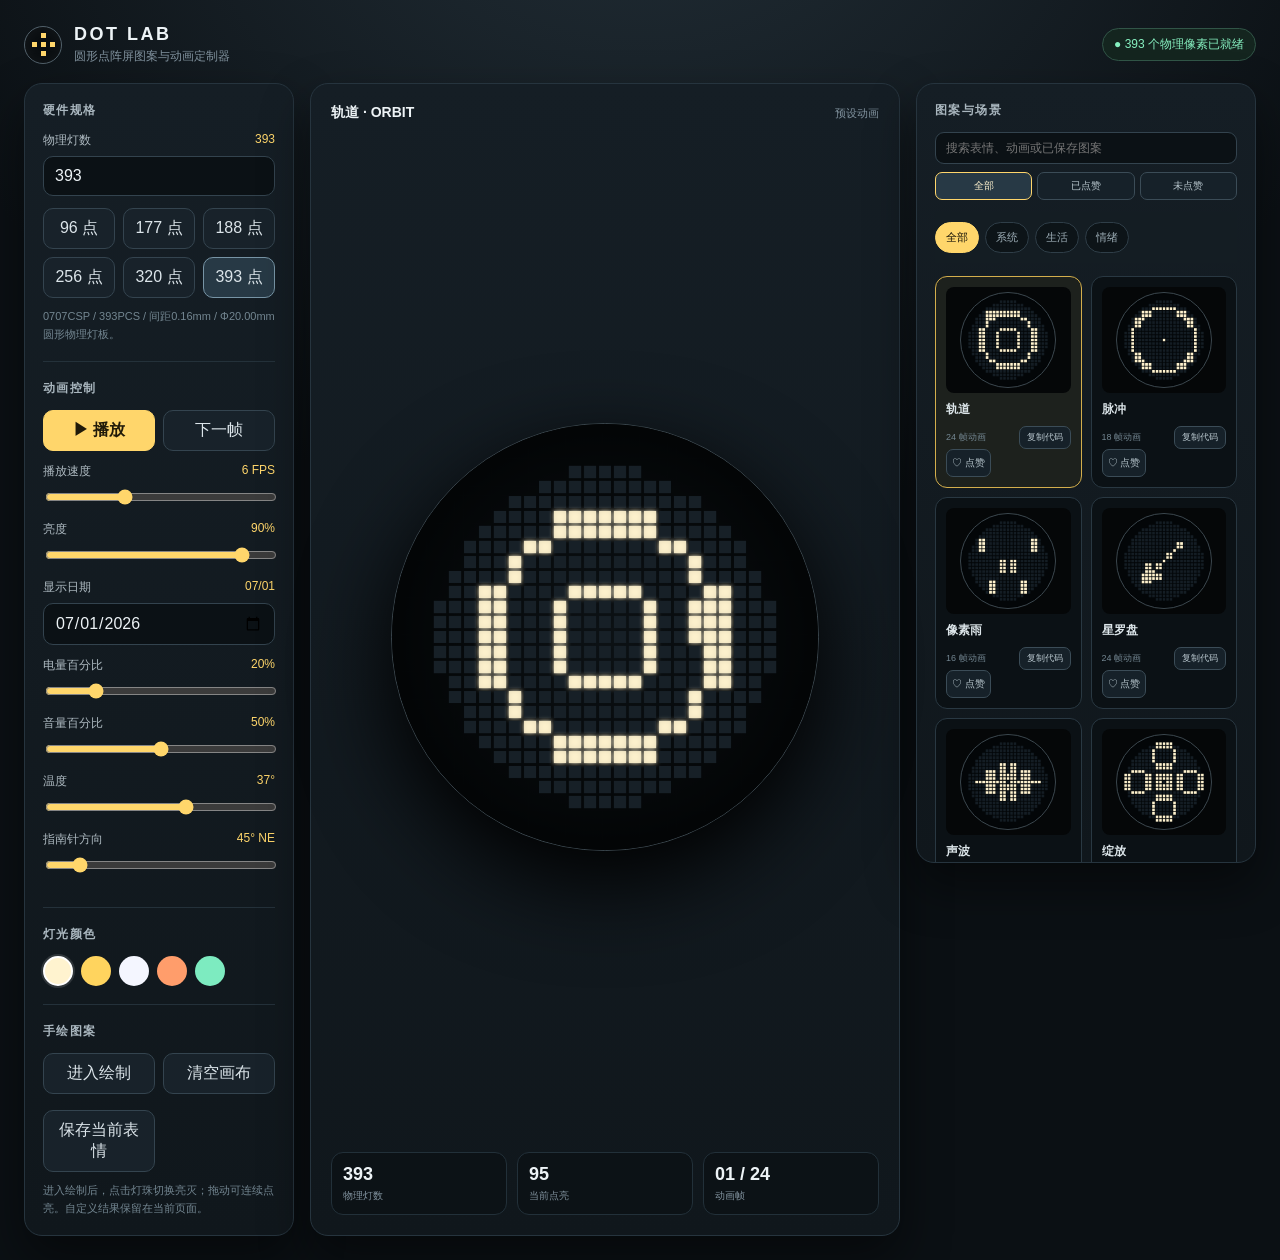
==== commit 2b76357a: "点阵屏升级为393颗CSP高密排布并设为默认" ====
--- a/index.html
+++ b/index.html
@@ -16,10 +16,10 @@
 </head>
 <body>
 <div class="shell">
- <header class="topbar"><div class="brand"><div class="logo"><i></i></div><div><h1>DOT LAB</h1><div class="sub">圆形点阵屏图案与动画定制器</div></div></div><div class="status" id="status">● 177 个物理像素已就绪</div></header>
+ <header class="topbar"><div class="brand"><div class="logo"><i></i></div><div><h1>DOT LAB</h1><div class="sub">圆形点阵屏图案与动画定制器</div></div></div><div class="status" id="status">● 393 个物理像素已就绪</div></header>
  <div class="layout">
   <aside class="panel controls">
-   <div class="section"><h2>硬件规格</h2><div class="field"><label>物理灯数 <output id="countOut">177</output></label><input id="count" type="number" min="12" max="500" value="177"></div><div class="btnrow"><button class="btn" data-count="96">96 点</button><button class="btn active" data-count="177">177 点</button><button class="btn" data-count="188">188 点</button><button class="btn" data-count="256">256 点</button><button class="btn" data-count="320">320 点</button></div><p class="hint">修改数量后自动重建圆形物理灯板，图案始终不会使用板外像素。</p></div>
+   <div class="section"><h2>硬件规格</h2><div class="field"><label>物理灯数 <output id="countOut">393</output></label><input id="count" type="number" min="12" max="500" value="393"></div><div class="btnrow" style="grid-template-columns:repeat(3,1fr)"><button class="btn" data-count="96">96 点</button><button class="btn" data-count="177">177 点</button><button class="btn" data-count="188">188 点</button><button class="btn" data-count="256">256 点</button><button class="btn" data-count="320">320 点</button><button class="btn active" data-count="393">393 点</button></div><p class="hint">0707CSP / 393PCS / 间距0.16mm / Φ20.00mm 圆形物理灯板。</p></div>
    <div class="section"><h2>动画控制</h2><div class="btnrow"><button class="btn primary" id="play">▶ 播放</button><button class="btn" id="step">下一帧</button></div><div class="field"><label>播放速度 <output id="speedOut">6 FPS</output></label><input id="speed" type="range" min="1" max="16" value="6"></div><div class="field"><label>亮度 <output id="brightOut">90%</output></label><input id="bright" type="range" min="20" max="100" value="90"></div><div class="field"><label>显示日期 <output id="dateOut">07/01</output></label><input id="displayDate" type="date" value="2026-07-01"></div><div class="field"><label>电量百分比 <output id="batteryOut">20%</output></label><input id="battery" type="range" min="0" max="100" value="20"></div><div class="field"><label>音量百分比 <output id="volumeOut">50%</output></label><input id="volume" type="range" min="0" max="100" value="50"></div><div class="field"><label>温度 <output id="temperatureOut">37°</output></label><input id="temperature" type="range" min="0" max="60" value="37"></div><div class="field"><label>指南针方向 <output id="bearingOut">45° NE</output></label><input id="bearing" type="range" min="0" max="359" value="45"></div></div>
    <div class="section"><h2>灯光颜色</h2><div class="swatches" id="swatches"><button class="swatch active" style="background:#fff3cf" data-color="#fff3cf"></button><button class="swatch" style="background:#ffd45e" data-color="#ffd45e"></button><button class="swatch" style="background:#f4f6ff" data-color="#f4f6ff"></button><button class="swatch" style="background:#ff9d6b" data-color="#ff9d6b"></button><button class="swatch" style="background:#7debc0" data-color="#7debc0"></button></div></div>
    <div class="section"><h2>手绘图案</h2><div class="btnrow"><button class="btn" id="custom">进入绘制</button><button class="btn" id="clear">清空画布</button></div><p class="hint">进入绘制后，点击灯珠切换亮灭；拖动可连续点亮。自定义结果保留在当前页面。</p></div>
@@ -27,14 +27,14 @@
   <main class="panel stage">
    <div class="stage-head"><strong id="patternName">轨道 · ORBIT</strong><span id="modeText">预设动画</span></div>
    <div class="screen-wrap"><div class="halo"></div><canvas id="matrix" width="760" height="760"></canvas></div>
-   <div class="metrics"><div class="metric"><b id="totalMetric">177</b><span>物理灯数</span></div><div class="metric"><b id="litMetric">0</b><span>当前点亮</span></div><div class="metric"><b id="frameMetric">01 / 24</b><span>动画帧</span></div></div>
+   <div class="metrics"><div class="metric"><b id="totalMetric">393</b><span>物理灯数</span></div><div class="metric"><b id="litMetric">0</b><span>当前点亮</span></div><div class="metric"><b id="frameMetric">01 / 24</b><span>动画帧</span></div></div>
   </main>
-  <aside class="panel library"><h2>图案与场景</h2><div class="tabs"><button class="tab active" data-filter="all">全部</button><button class="tab" data-filter="system">系统</button><button class="tab" data-filter="life">生活</button><button class="tab" data-filter="emotion">情绪</button></div><div class="preset-grid" id="presets"></div><div class="footer-note">177灯 · R2 全眼神表情库 · 按15×15物理网格绘制。时间：上方小时、下方分钟；日期：上方月份、下方日期。其他灯数为映射预览。</div></aside>
+  <aside class="panel library"><h2>图案与场景</h2><div class="tabs"><button class="tab active" data-filter="all">全部</button><button class="tab" data-filter="system">系统</button><button class="tab" data-filter="life">生活</button><button class="tab" data-filter="emotion">情绪</button></div><div class="preset-grid" id="presets"></div><div class="footer-note">393灯 · 0707CSP (间距0.16mm / Φ20.00mm) · 23×23高密圆形点阵 · 时间：上方小时、下方分钟；日期：上方月份、下方日期。</div></aside>
  </div>
 </div>
 <script>
 const $=s=>document.querySelector(s), canvas=$('#matrix'),ctx=canvas.getContext('2d');
-const state={count:177,points:[],pitch:.125,pattern:0,phase:0,playing:false,fps:6,color:'#fff3cf',brightness:.9,custom:false,customOn:new Set(),drag:false,last:0};let batteryLevel=20,volumeLevel=50,temperatureLevel=37,compassBearing=45,selectedDate='2026-07-01';
+const state={count:393,points:[],pitch:.087,pattern:0,phase:0,playing:false,fps:6,color:'#fff3cf',brightness:.9,custom:false,customOn:new Set(),drag:false,last:0};let batteryLevel=20,volumeLevel=50,temperatureLevel=37,compassBearing=45,selectedDate='2026-07-01';
 const near=(v,t=.11)=>Math.abs(v)<t,ring=(x,y,r,t=.08)=>Math.abs(Math.hypot(x,y)-r)<t,rot=(x,y,a)=>({x:x*Math.cos(a)-y*Math.sin(a),y:x*Math.sin(a)+y*Math.cos(a)});
 const heart=(x,y,s=.75)=>{x/=s;y/=s;return Math.pow(x*x+y*y-.43,3)-x*x*y*y*y<0&&y<.58};
 const heartMask=['01100000110','11110001111','11111011111','11111111111','11111111111','01111111110','00111111100','00011111000','00001110000','00000100000'];
@@ -164,9 +164,9 @@
   {name:'无趣 · E_BORED',cat:'emotion',icon:'',frames:24,fn:()=>false},
   {name:'困倦 · E_SLEEPY2',cat:'emotion',icon:'',frames:24,fn:()=>false},
 ];
-function buildPoints(n){if(n===177){const rows=[5,9,11,13,13,15,15,15,15,15,13,13,11,9,5],a=[];rows.forEach((m,r)=>{for(let i=0;i<m;i++)a.push({x:(i-(m-1)/2)/7.5,y:(r-7)/7.5})});return a}if(n===188){const rows=[4,8,10,12,14,14,16,16,16,16,14,14,12,10,8,4],a=[];rows.forEach((m,r)=>{for(let i=0;i<m;i++)a.push({x:(i-(m-1)/2)/8,y:(r-7.5)/8})});return a}
+function buildPoints(n){if(n===393){const rows=[5,9,13,15,17,19,19,21,21,23,23,23,23,23,21,21,19,19,17,15,13,9,5],a=[];rows.forEach((m,r)=>{for(let i=0;i<m;i++)a.push({x:(i-(m-1)/2)/11.5,y:(r-11)/11.5,r,c:i+(23-m)/2})});return a}if(n===177){const rows=[5,9,11,13,13,15,15,15,15,15,13,13,11,9,5],a=[];rows.forEach((m,r)=>{for(let i=0;i<m;i++)a.push({x:(i-(m-1)/2)/7.5,y:(r-7)/7.5})});return a}if(n===188){const rows=[4,8,10,12,14,14,16,16,16,16,14,14,12,10,8,4],a=[];rows.forEach((m,r)=>{for(let i=0;i<m;i++)a.push({x:(i-(m-1)/2)/8,y:(r-7.5)/8})});return a}
  let side=Math.ceil(Math.sqrt(n*4/Math.PI));let candidates=[];while(candidates.length<n){side++;candidates=[];for(let r=0;r<side;r++)for(let c=0;c<side;c++){let x=(c-(side-1)/2)/(side/2),y=(r-(side-1)/2)/(side/2);if(x*x+y*y<=1)candidates.push({x,y,d:x*x+y*y})}}candidates.sort((a,b)=>a.d-b.d);let chosen=candidates.slice(0,n),mx=Math.max(...chosen.map(p=>Math.hypot(p.x,p.y)));return chosen.map(p=>({x:p.x/mx*.92,y:p.y/mx*.92}))}
-function rebuild(n){state.count=Math.max(12,Math.min(500,Math.round(n)||177));state.points=buildPoints(state.count);let nearest=Infinity;for(let i=0;i<state.points.length;i++)for(let j=i+1;j<state.points.length;j++){let d=Math.hypot(state.points[i].x-state.points[j].x,state.points[i].y-state.points[j].y);if(d>1e-6&&d<nearest)nearest=d}state.pitch=nearest;state.customOn.clear();$('#count').value=state.count;$('#countOut').value=state.count;$('#totalMetric').textContent=state.count;$('#status').textContent=`● ${state.count} 个物理像素已就绪`;document.querySelectorAll('[data-count]').forEach(b=>b.classList.toggle('active',+b.dataset.count===state.count));draw()}
+function rebuild(n){state.count=Math.max(12,Math.min(500,Math.round(n)||393));state.points=buildPoints(state.count);let nearest=Infinity;for(let i=0;i<state.points.length;i++)for(let j=i+1;j<state.points.length;j++){let d=Math.hypot(state.points[i].x-state.points[j].x,state.points[i].y-state.points[j].y);if(d>1e-6&&d<nearest)nearest=d}state.pitch=nearest;state.customOn.clear();$('#count').value=state.count;$('#countOut').value=state.count;$('#totalMetric').textContent=state.count;$('#status').textContent=`● ${state.count} 个物理像素已就绪`;document.querySelectorAll('[data-count]').forEach(b=>b.classList.toggle('active',+b.dataset.count===state.count));draw()}
 // Integer-grid artwork: every stroke is authored on the physical 15 x 15 board.
 function refinedFrame(kind, frame, opt = {}) {
   const out = new Set(), rows = [5,9,11,13,13,15,15,15,15,15,13,13,11,9,5];
@@ -506,9 +506,9 @@
  state.points.forEach((p,i)=>{let x=cx+p.x*scale,y=cx+p.y*scale,on=active.has(i);ctx.shadowColor=on?state.color:'transparent';ctx.shadowBlur=on?9*state.brightness:0;ctx.fillStyle=on?hexAlpha(state.color,state.brightness):'#172027';ctx.fillRect(x-cell/2,y-cell/2,cell,cell)});ctx.shadowBlur=0;$('#litMetric').textContent=active.size;let frames=state.custom?1:patterns[state.pattern].frames;$('#frameMetric').textContent=`${String(state.phase%frames+1).padStart(2,'0')} / ${frames}`}
 function hexAlpha(hex,a){let n=parseInt(hex.slice(1),16),r=n>>16,g=n>>8&255,b=n&255;return`rgba(${r},${g},${b},${a})`}
 function selectPattern(i){state.pattern=i;state.phase=0;state.custom=false;$('#patternName').textContent=patterns[i].name;$('#modeText').textContent='预设动画';$('#custom').classList.remove('active');document.querySelectorAll('.preset').forEach((b,j)=>b.classList.toggle('active',+b.dataset.pattern===i));draw()}
-function animationCode(i){const p=patterns[i];return '// '+p.name+' · 177灯整数网格版\n'+refinedFrame.toString()+'\nconst options='+JSON.stringify(refinedOptions())+';\nconst animation={name:'+JSON.stringify(p.name)+',frames:'+p.frames+',isLit(x,y,frame){return refinedFrame('+JSON.stringify(p.name.split(' · ')[1])+',frame%this.frames,options).has(Math.round(y*7.5+7)*15+Math.round(x*7.5+7));}};\n// 177灯坐标：x=(列-7)/7.5，y=(行-7)/7.5；日期、温度等由 options 设置。';}
+function animationCode(i){const p=patterns[i];return '// '+p.name+' · 393灯高密矩阵版 (0707CSP/393PCS/间距0.16mm/Φ20mm)\n'+refinedFrame.toString()+'\nconst options='+JSON.stringify(refinedOptions())+';\nconst animation={name:'+JSON.stringify(p.name)+',frames:'+p.frames+',isLit(x,y,frame){return refinedFrame('+JSON.stringify(p.name.split(' · ')[1])+',frame%this.frames,options).has(Math.round(y*7.5+7)*15+Math.round(x*7.5+7));}};\n// 393灯坐标：23×23圆形矩阵，x=(列-11)/11.5，y=(行-11)/11.5；日期、温度等由 options 设置。';}
 async function copyAnimation(i,button){let code=animationCode(i);try{await navigator.clipboard.writeText(code)}catch(e){let ta=document.createElement('textarea');ta.value=code;ta.style.position='fixed';ta.style.opacity='0';document.body.append(ta);ta.select();document.execCommand('copy');ta.remove()}let old=button.textContent;button.textContent='✓ 已复制';$('#status').textContent=`✓ 已复制「${patterns[i].name.split(' · ')[0]}」动画代码`;setTimeout(()=>{button.textContent=old;$('#status').textContent=`● ${state.count} 个物理像素已就绪`},1800)}
-function preview177(target,p){const c=document.createElement('canvas');c.width=150;c.height=150;c.style.cssText='width:96px;height:96px;display:block;margin:auto;box-shadow:none';target.replaceChildren(c);const cx=c.getContext('2d'),grid=refinedFrame(p.name.split(' · ')[1],(p.name.endsWith('EYES')?6:Math.min(16,p.frames-1)),refinedOptions());cx.fillStyle='#030608';cx.beginPath();cx.arc(75,75,74,0,Math.PI*2);cx.fill();buildPoints(177).forEach(v=>{const x=Math.round(v.x*7.5+7),y=Math.round(v.y*7.5+7);cx.fillStyle=grid.has(y*15+x)?'#fff3cf':'#1a252b';cx.fillRect(9+x*9,9+y*9,7,7)})}
+function preview177(target,p){const c=document.createElement('canvas');c.width=150;c.height=150;c.style.cssText='width:96px;height:96px;display:block;margin:auto;box-shadow:none';target.replaceChildren(c);const cx=c.getContext('2d'),grid=refinedFrame(p.name.split(' · ')[1],(p.name.endsWith('EYES')?6:Math.min(16,p.frames-1)),refinedOptions());cx.fillStyle='#030608';cx.beginPath();cx.arc(75,75,74,0,Math.PI*2);cx.fill();const pts=buildPoints(state.count||393),cell=pts.length===393?4.2:pts.length>200?5:7;pts.forEach(v=>{const gx=Math.round(v.x*7.5+7),y=Math.round(v.y*7.5+7);const on=grid.has(y*15+gx);cx.fillStyle=on?'#fff3cf':'#141d24';const px=75+v.x*64,py=75+v.y*64;cx.fillRect(px-cell/2,py-cell/2,cell,cell)})}
 function renderPresets(filter='all'){let box=$('#presets');box.innerHTML='';patterns.forEach((p,i)=>{if(filter!=='all'&&p.cat!==filter)return;let b=document.createElement('div');b.className='preset'+(i===state.pattern?' active':'');b.innerHTML=`<div class="preset-preview">${p.icon}</div><b>${p.name.split(' · ')[0]}</b><div class="preset-foot"><small>${p.frames} 帧动画</small><button class="copy-code">复制代码</button></div>`;b.dataset.pattern=i;b.onclick=()=>selectPattern(i);b.querySelector('.copy-code').onclick=e=>{e.stopPropagation();copyAnimation(i,e.currentTarget)};box.append(b);preview177(b.querySelector('.preset-preview'),p)})}
 let lastClockHalfSecond=-1;
 function tick(t){let dirty=false;if(state.playing&&t-state.last>1000/state.fps){state.phase++;state.last=t;dirty=true}if(!state.custom&&patterns[state.pattern].name.endsWith(' · CLOCK')){const halfSecond=Math.floor(Date.now()/500);if(halfSecond!==lastClockHalfSecond){lastClockHalfSecond=halfSecond;dirty=true}}else lastClockHalfSecond=-1;if(dirty)draw();requestAnimationFrame(tick)}
@@ -521,12 +521,12 @@
 function pointer(e,drag=false){if(!state.custom)return;let r=canvas.getBoundingClientRect(),x=(e.clientX-r.left)/r.width*canvas.width,y=(e.clientY-r.top)/r.height*canvas.height,c=canvas.width/2,scale=canvas.width*.405;let best=-1,dist=1e9;state.points.forEach((p,i)=>{let d=Math.hypot(c+p.x*scale-x,c+p.y*scale-y);if(d<dist){dist=d;best=i}});if(best>=0&&dist<28){if(drag)state.customOn.add(best);else state.customOn.has(best)?state.customOn.delete(best):state.customOn.add(best);draw()}}
 canvas.onpointerdown=e=>{state.drag=true;pointer(e)};canvas.onpointermove=e=>{if(state.drag)pointer(e,true)};window.onpointerup=()=>state.drag=false;
 document.querySelectorAll('.tab').forEach(t=>t.onclick=()=>{document.querySelectorAll('.tab').forEach(x=>x.classList.toggle('active',x===t));renderPresets(t.dataset.filter)});
-let initialPattern=Math.max(0,patterns.findIndex(p=>location.hash&&p.name.toLowerCase().includes(location.hash.slice(1).toLowerCase())));rebuild(177);renderPresets();selectPattern(initialPattern);state.phase=Math.max(0,+new URLSearchParams(location.search).get('frame')||0);draw();requestAnimationFrame(tick);
+let initialPattern=Math.max(0,patterns.findIndex(p=>location.hash&&p.name.toLowerCase().includes(location.hash.slice(1).toLowerCase())));rebuild(393);renderPresets();selectPattern(initialPattern);state.phase=Math.max(0,+new URLSearchParams(location.search).get('frame')||0);draw();requestAnimationFrame(tick);
 
 /* DOT LAB shared library */
 (()=>{if($('#patternSearch'))return;const K='dotLabR2LocalExpressionsV1',D={liked:{},drawings:[]};let C='all',F='all',Q='';try{Object.assign(D,JSON.parse(localStorage.getItem(K))||{})}catch(e){}const save=()=>localStorage.setItem(K,JSON.stringify(D)),like=k=>!!D.liked[k],ok=(k,n,c)=>(n+' '+c).toLowerCase().includes(Q.toLowerCase())&&(F==='all'||F==='liked'&&like(k)||F==='unliked'&&!like(k)),flip=k=>{D.liked[k]=!like(k);save();renderPresets(C)};let z=document.createElement('style');z.textContent='.library-tools{display:grid;gap:8px;margin:0 0 12px}.search-input{width:100%;background:#0b1115;color:#edf3f6;border:1px solid #33434e;border-radius:9px;padding:8px 10px;font-size:12px}.like-filters{display:grid;grid-template-columns:repeat(3,1fr);gap:5px}.like-filter,.like-btn{border:1px solid #3b4c57;background:#162129;color:#b9c7ce;border-radius:7px;padding:6px 5px;font-size:10px;cursor:pointer}.like-filter.active{background:#273945;border-color:#ffd66b;color:#fff3cf}.like-btn.active{border-color:#ff8ea0;color:#ff9caf;background:#2a1820}.saved-badge{color:#86f0c0;font-size:9px}';document.head.append(z);$('.tabs').insertAdjacentHTML('beforebegin','<div class="library-tools"><input id="patternSearch" class="search-input" type="search" placeholder="搜索表情、动画或已保存图案"><div class="like-filters"><button class="like-filter active" data-f="all">全部</button><button class="like-filter" data-f="liked">已点赞</button><button class="like-filter" data-f="unliked">未点赞</button></div></div>');$('#clear').insertAdjacentHTML('afterend','<button class="btn" id="saveDrawing" style="width:100%;margin-top:8px">保存当前表情</button>');
-const pick=s=>{rebuild(s.count||177);state.custom=true;state.customOn=new Set(s.pixels||[]);state.playing=false;$('#patternName').textContent=s.name+' · SAVED';$('#modeText').textContent='已保存的手绘表情';draw()},btn=(on)=>'<button class="like-btn '+(on?'active':'')+'">'+(on?'♥ 已点赞':'♡ 点赞')+'</button>';
-renderPresets=function(f=C){C=f;let box=$('#presets');box.innerHTML='';D.drawings.forEach(s=>{let k='saved:'+s.id;if((C!=='all'&&C!=='emotion')||!ok(k,s.name,'emotion'))return;let b=document.createElement('div');b.className='preset';b.innerHTML='<div class="preset-preview">✦</div><b>'+s.name+'</b><span class="saved-badge">已保存手绘表情</span><div class="preset-foot"><small>'+(s.count||177)+' 灯 · 静态图案</small>'+btn(like(k))+'</div>';b.onclick=()=>pick(s);b.querySelector('.like-btn').onclick=e=>{e.stopPropagation();flip(k)};box.append(b)});patterns.forEach((p,i)=>{let k='preset:'+p.name;if((C!=='all'&&p.cat!==C)||!ok(k,p.name,p.cat))return;let b=document.createElement('div');b.className='preset'+(!state.custom&&i===state.pattern?' active':'');b.innerHTML='<div class="preset-preview">'+p.icon+'</div><b>'+p.name.split(' · ')[0]+'</b><div class="preset-foot"><small>'+p.frames+' 帧动画</small><button class="copy-code">复制代码</button></div>'+btn(like(k));b.onclick=()=>selectPattern(i);b.querySelector('.copy-code').onclick=e=>{e.stopPropagation();copyAnimation(i,e.currentTarget)};b.querySelector('.like-btn').onclick=e=>{e.stopPropagation();flip(k)};box.append(b);preview177(b.querySelector('.preset-preview'),p)});if(!box.children.length)box.innerHTML='<div class="footer-note">没有匹配的表情或动画。</div>'};
+const pick=s=>{rebuild(s.count||393);state.custom=true;state.customOn=new Set(s.pixels||[]);state.playing=false;$('#patternName').textContent=s.name+' · SAVED';$('#modeText').textContent='已保存的手绘表情';draw()},btn=(on)=>'<button class="like-btn '+(on?'active':'')+'">'+(on?'♥ 已点赞':'♡ 点赞')+'</button>';
+renderPresets=function(f=C){C=f;let box=$('#presets');box.innerHTML='';D.drawings.forEach(s=>{let k='saved:'+s.id;if((C!=='all'&&C!=='emotion')||!ok(k,s.name,'emotion'))return;let b=document.createElement('div');b.className='preset';b.innerHTML='<div class="preset-preview">✦</div><b>'+s.name+'</b><span class="saved-badge">已保存手绘表情</span><div class="preset-foot"><small>'+(s.count||393)+' 灯 · 静态图案</small>'+btn(like(k))+'</div>';b.onclick=()=>pick(s);b.querySelector('.like-btn').onclick=e=>{e.stopPropagation();flip(k)};box.append(b)});patterns.forEach((p,i)=>{let k='preset:'+p.name;if((C!=='all'&&p.cat!==C)||!ok(k,p.name,p.cat))return;let b=document.createElement('div');b.className='preset'+(!state.custom&&i===state.pattern?' active':'');b.innerHTML='<div class="preset-preview">'+p.icon+'</div><b>'+p.name.split(' · ')[0]+'</b><div class="preset-foot"><small>'+p.frames+' 帧动画</small><button class="copy-code">复制代码</button></div>'+btn(like(k));b.onclick=()=>selectPattern(i);b.querySelector('.copy-code').onclick=e=>{e.stopPropagation();copyAnimation(i,e.currentTarget)};b.querySelector('.like-btn').onclick=e=>{e.stopPropagation();flip(k)};box.append(b);preview177(b.querySelector('.preset-preview'),p)});if(!box.children.length)box.innerHTML='<div class="footer-note">没有匹配的表情或动画。</div>'};
 $('#patternSearch').oninput=e=>{Q=e.target.value.trim();renderPresets(C)};document.querySelectorAll('[data-f]').forEach(b=>b.onclick=()=>{F=b.dataset.f;document.querySelectorAll('[data-f]').forEach(x=>x.classList.toggle('active',x===b));renderPresets(C)});$('#saveDrawing').onclick=()=>{if(!state.custom||!state.customOn.size){$('#status').textContent='请先进入绘制并点亮至少一颗灯珠';return}let n=(prompt('为这个手绘表情命名','我的表情')||'').trim();if(!n)return;D.drawings.unshift({id:Date.now().toString(36),name:n.slice(0,24),pixels:[...state.customOn],count:state.count});save();renderPresets(C);$('#status').textContent='✓ 已保存「'+n.slice(0,24)+'」'};renderPresets()})();
 
 
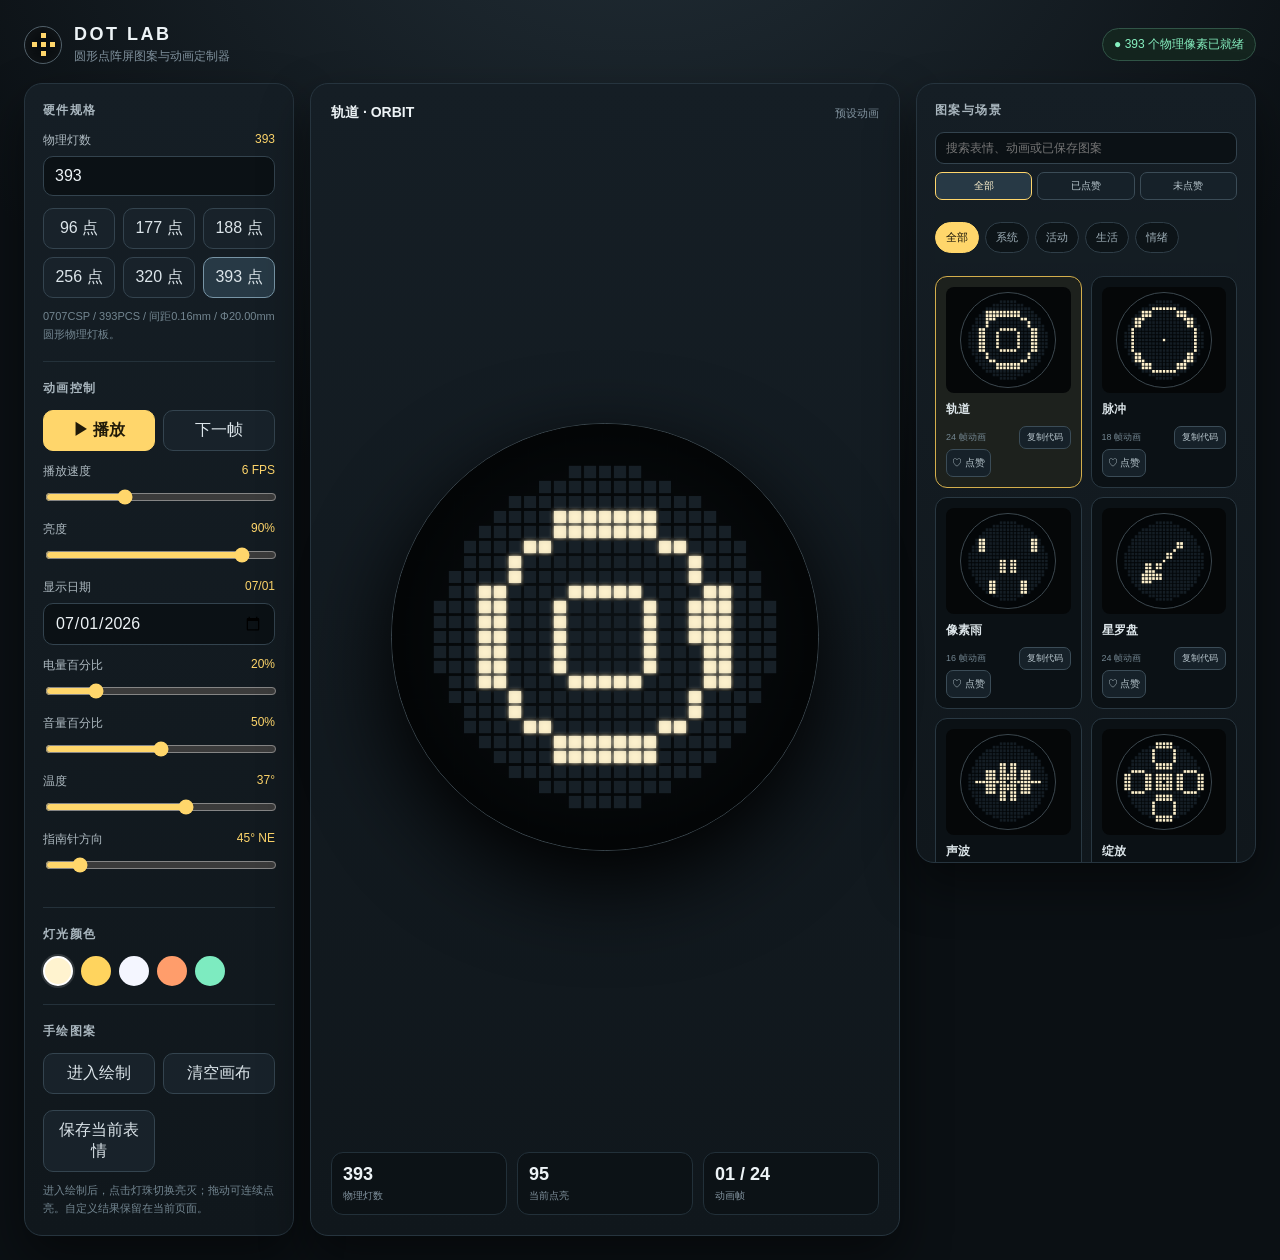
==== commit fdc1e7c2: "网页同步分类体系：新增实时活动分类并补充Nothing体系对标说明" ====
--- a/index.html
+++ b/index.html
@@ -29,7 +29,7 @@
    <div class="screen-wrap"><div class="halo"></div><canvas id="matrix" width="760" height="760"></canvas></div>
    <div class="metrics"><div class="metric"><b id="totalMetric">393</b><span>物理灯数</span></div><div class="metric"><b id="litMetric">0</b><span>当前点亮</span></div><div class="metric"><b id="frameMetric">01 / 24</b><span>动画帧</span></div></div>
   </main>
-  <aside class="panel library"><h2>图案与场景</h2><div class="tabs"><button class="tab active" data-filter="all">全部</button><button class="tab" data-filter="system">系统</button><button class="tab" data-filter="life">生活</button><button class="tab" data-filter="emotion">情绪</button></div><div class="preset-grid" id="presets"></div><div class="footer-note">393灯 · 0707CSP (间距0.16mm / Φ20.00mm) · 23×23高密圆形点阵 · 时间：上方小时、下方分钟；日期：上方月份、下方日期。</div></aside>
+  <aside class="panel library"><h2>图案与场景</h2><div class="tabs"><button class="tab active" data-filter="all">全部</button><button class="tab" data-filter="system">系统</button><button class="tab" data-filter="activity">活动</button><button class="tab" data-filter="life">生活</button><button class="tab" data-filter="emotion">情绪</button></div><div class="preset-grid" id="presets"></div><div class="footer-note">393灯 · 0707CSP (间距0.16mm / Φ20.00mm) · 23×23高密圆形点阵 · 时间：上方小时、下方分钟；日期：上方月份、下方日期。</div><details class="footer-note" style="margin-top:10px;cursor:pointer"><summary style="font-weight:600;color:var(--accent);margin-bottom:8px">📋 对比 Nothing 手机 Glyph 体系与分类说明</summary><div style="font-size:10px;line-height:1.7;color:#94a3b8"><div style="margin-bottom:8px"><b>Nothing Phone (Glyph 体系)</b>：采用 5~11 组异形分段导光条（12~33 个控制区），本质为线性段码灯，主要承担粗粒度进度、铃声节拍与闪烁通知。</div><div style="margin-bottom:8px"><b>DOT LAB (393颗 CSP 点阵屏)</b>：采用 23×23 二维紧密微矩阵（Φ20.00mm），拥有真实 2D 图形与字符显示能力。</div><div style="margin-bottom:6px"><b>五大核心分类规划：</b></div><ul style="padding-left:16px;margin:4px 0 8px"><li><b>系统状态 (System)</b>：高精度数字电量(如 20%)、时间双排显示、日期与星期、温度指示、指南针航向罗盘、音量格阵、WiFi/蓝牙/安全锁等。</li><li><b>实时活动 (Activity)</b>：对标 Glyph Progress & Timer，提供时砂沙漏、三排进度条、要事震颤通知、旋转刻度盘、空间门加载等。</li><li><b>生活环境 (Life)</b>：动态五类气象(晴/云/雨/雪/雷暴)、步进与跑步运动小人、健身杠铃、8款灵动萌宠伴侣、酒瓶聚会互动等。</li><li><b>灵动情绪 (Emotion)</b>：全眼神眼动库(扫视/眨眼/星光/困倦/警觉/灵动瞳孔)、16态经典情绪面孔、心跳回响与点赞/OK手势。</li><li><b>个性创作 (Custom)</b>：393点物理网格自由手绘，支持本地表情库存储、点赞与一键导出驱动代码。</li></ul></div></details></aside>
  </div>
 </div>
 <script>
@@ -70,10 +70,10 @@
  {name:'星罗盘 · COMPASS',cat:'system',icon:'✦',frames:24,fn:(x,y,p)=>{let q=rot(x,y,p*.1);return near(q.x,.065)&&Math.abs(q.y)<.76||near(q.y,.065)&&Math.abs(q.x)<.76||ring(x,y,.8,.045)&&q.y<-.28}},
  {name:'声波 · WAVE',cat:'life',icon:'≋',frames:24,fn:(x,y,p)=>voiceWavePixel(x,y,p)},
  {name:'绽放 · BLOOM',cat:'emotion',icon:'✣',frames:20,fn:(x,y,p)=>{let a=Math.atan2(y,x),r=Math.hypot(x,y),e=.25+(p%20)/20*.55;return Math.abs(Math.sin(4*a+p*.08))>.65&&r>.13&&r<e}},
- {name:'时砂 · FOCUS',cat:'system',icon:'⌛',frames:24,fn:(x,y,p)=>{let t=-.45+(p%24)/24*.9;return Math.abs(x)<(.09+Math.abs(y)*.58)&&Math.abs(y)<.7&&(y<t-.08||y>t+.28||Math.abs(x)<.07)}},
- {name:'沙漏倒计时 · SAND',cat:'system',icon:'⌛',frames:36,fn:(x,y,p)=>{let u=(p%36)/35,ax=Math.abs(x),ay=Math.abs(y),rail=(Math.abs(y-.72)<.065||Math.abs(y+.72)<.065)&&ax<.64,wall=ay>.08&&ay<.7&&Math.abs(ax-(.08+ay*.76))<.065,topH=.5*(1-u),top=y<-.08&&y>-.08-topH&&ax<.09+(-y-.08)*.78,bottomH=Math.max(.02,.5*u),bottom=y>.64-bottomH&&y<.65&&ax<.09+(y-(.64-bottomH))/bottomH*.48,row=Math.round((y+1)*8),stream=u<.98&&y>-.08&&y<.56-bottomH&&ax<.055&&((row+p)%3+3)%3<2,t=(p%6)/6,sx=.11+.42*t,sy=.5-.2*Math.sin(t*Math.PI)+.08*t,scatter=u>.08&&u<.98&&((Math.hypot(x-sx,y-sy)<.09)||(Math.hypot(x+sx,y-sy)<.09));return rail||wall||top||bottom||stream||scatter}},
- {name:'三排进度条 · PROGRESS',cat:'system',icon:'▰▰▱',frames:20,fn:(x,y,p)=>{let row=Math.round(y*8+7.5),col=Math.round(x*8+7.5),filled=Math.min(16,p%20);return row>=7&&row<=9&&col>=0&&col<filled}},
- {name:'空间门 · PORTAL',cat:'system',icon:'▣',frames:18,fn:(x,y,p)=>{let m=Math.max(Math.abs(x),Math.abs(y)),t=(p%18)/18*.14;return [.2+t,.43+t/2,.69-t/2].some(v=>Math.abs(m-v)<.065)}},
+ {name:'时砂 · FOCUS',cat:'activity',icon:'⌛',frames:24,fn:(x,y,p)=>{let t=-.45+(p%24)/24*.9;return Math.abs(x)<(.09+Math.abs(y)*.58)&&Math.abs(y)<.7&&(y<t-.08||y>t+.28||Math.abs(x)<.07)}},
+ {name:'沙漏倒计时 · SAND',cat:'activity',icon:'⌛',frames:36,fn:(x,y,p)=>{let u=(p%36)/35,ax=Math.abs(x),ay=Math.abs(y),rail=(Math.abs(y-.72)<.065||Math.abs(y+.72)<.065)&&ax<.64,wall=ay>.08&&ay<.7&&Math.abs(ax-(.08+ay*.76))<.065,topH=.5*(1-u),top=y<-.08&&y>-.08-topH&&ax<.09+(-y-.08)*.78,bottomH=Math.max(.02,.5*u),bottom=y>.64-bottomH&&y<.65&&ax<.09+(y-(.64-bottomH))/bottomH*.48,row=Math.round((y+1)*8),stream=u<.98&&y>-.08&&y<.56-bottomH&&ax<.055&&((row+p)%3+3)%3<2,t=(p%6)/6,sx=.11+.42*t,sy=.5-.2*Math.sin(t*Math.PI)+.08*t,scatter=u>.08&&u<.98&&((Math.hypot(x-sx,y-sy)<.09)||(Math.hypot(x+sx,y-sy)<.09));return rail||wall||top||bottom||stream||scatter}},
+ {name:'三排进度条 · PROGRESS',cat:'activity',icon:'▰▰▱',frames:20,fn:(x,y,p)=>{let row=Math.round(y*8+7.5),col=Math.round(x*8+7.5),filled=Math.min(16,p%20);return row>=7&&row<=9&&col>=0&&col<filled}},
+ {name:'空间门 · PORTAL',cat:'activity',icon:'▣',frames:18,fn:(x,y,p)=>{let m=Math.max(Math.abs(x),Math.abs(y)),t=(p%18)/18*.14;return [.2+t,.43+t/2,.69-t/2].some(v=>Math.abs(m-v)<.065)}},
  {name:'萤火 · FIREFLY',cat:'emotion',icon:'⁙',frames:20,fn:(x,y,p,i)=>((i*7+Math.round(y*11)+p)%19<2)||Math.hypot(x+.35-p%10*.02,y-.22)<.14},
  {name:'地平线 · DAWN',cat:'life',icon:'☀',frames:20,fn:(x,y,p)=>{let h=.35-(p%20)/20*.65;return near(y-h,.065)&&Math.abs(x)<.85||(y<h&&Math.abs(Math.hypot(x,y-h)-.42)<.09)}},
  {name:'情绪眼睛 · EYES',cat:'emotion',icon:'◉◉',frames:16,fn:(x,y,p)=>{let blink=p%16>11;return blink?near(y,.07)&&((x>.12&&x<.72)||(x<-.12&&x>-.72)):(((Math.hypot(x-.38,y)-.25<.075)||(Math.hypot(x+.38,y)-.25<.075))&&Math.abs(y)<.3)}},
@@ -87,7 +87,7 @@
  {name:'暴风雨 · STORM',cat:'life',icon:'ϟ',frames:24,fn:(x,y,p)=>stormWeatherPixel(x,y,p)},
  {name:'闹钟 · ALARM',cat:'life',icon:'◷',frames:16,fn:(x,y,p)=>ring(x,y,.58,.07)||near(x,.065)&&y<0||near(y,.065)&&x>0||(p%4<2&&ring(x,y,.82,.045)&&y<-.25)},
  {name:'相机 · CAMERA',cat:'life',icon:'▣',frames:18,fn:(x,y,p)=>p%18<12?(Math.abs(x)<.52&&Math.abs(y)<.4&&(Math.abs(x)>.4||Math.abs(y)>.29)||ring(x,y,.22,.08)):ring(x,y,.65,.07)||Math.hypot(x,y)<.15},
- {name:'通知 · NOTIFY',cat:'system',icon:'!',frames:14,fn:(x,y,p)=>Math.hypot(x,y)<(.18+.06*Math.sin(p*.6))||near(x,.07)&&y<-.25&&y>-.72||Math.hypot(x,y-.58)<.1},
+ {name:'通知 · NOTIFY',cat:'activity',icon:'!',frames:14,fn:(x,y,p)=>Math.hypot(x,y)<(.18+.06*Math.sin(p*.6))||near(x,.07)&&y<-.25&&y>-.72||Math.hypot(x,y-.58)<.1},
  {name:'心跳回响 · HEARTBEAT',cat:'emotion',icon:'♥',frames:32,fn:(x,y,p)=>{let t=p%32;if(t<2)return false;let u=Math.min(1,(t-2)/13),e=1-Math.pow(1-u,3),s=t<16?.12+.88*e:1+(t>23?.055*Math.sin((t-23)/8*Math.PI*2):0);return heartPixel(x,y,s)}},
  {name:'心情变换 · MOOD',cat:'emotion',icon:'☺',frames:32,fn:(x,y,p)=>moodFacePixel(x,y,p)},
  {name:'活力小人 · PERSON',cat:'life',icon:'人',frames:32,fn:(x,y,frame)=>{let sg=(a,b,t=.1)=>{let vx=b[0]-a[0],vy=b[1]-a[1],u=Math.max(0,Math.min(1,((x-a[0])*vx+(y-a[1])*vy)/(vx*vx+vy*vy)));return Math.hypot(x-a[0]-u*vx,y-a[1]-u*vy)<t},poses=[[[0,.12],[-.3,.18],[.3,.18],[-.26,.68],[.26,.68]],[[0,.12],[-.65,-.4],[.65,-.4],[-.48,.66],[.48,.66]],[[0,.12],[-.5,-.4],[.44,.08],[-.52,.56],[.42,.67]],[[0,.12],[-.4,-.78],[.4,-.78],[-.28,.65],[.28,.65]]],f=frame%32,s=Math.floor(f/8),n=(s+1)%4,u=Math.max(0,(f%8-5)/3),e=u*u*(3-2*u),p=poses[s].map((v,i)=>[v[0]+(poses[n][i][0]-v[0])*e,v[1]+(poses[n][i][1]-v[1])*e]),bounce=s===1||s===3?-.06*Math.sin((f%8)/7*Math.PI):0;y-=bounce;let [hip,lh,rh,lf,rf]=p,shoulder=[0,-.25];return Math.hypot(x,y+.57)<.13||sg(shoulder,hip,.09)||sg(shoulder,lh,.09)||sg(shoulder,rh,.09)||sg(hip,lf,.1)||sg(hip,rf,.1)}},
@@ -115,20 +115,20 @@
 ,
  {name:'无线连接 · WIFI',cat:'system',icon:'',frames:24,fn:()=>false},
  {name:'蓝牙配对 · BLUETOOTH',cat:'system',icon:'',frames:24,fn:()=>false},
- {name:'完成确认 · SUCCESS',cat:'system',icon:'',frames:24,fn:()=>false},
+ {name:'完成确认 · SUCCESS',cat:'activity',icon:'',frames:24,fn:()=>false},
  {name:'安全锁定 · LOCK',cat:'system',icon:'',frames:24,fn:()=>false},
- {name:'邮件到达 · MAIL',cat:'system',icon:'',frames:24,fn:()=>false},
+ {name:'邮件到达 · MAIL',cat:'activity',icon:'',frames:24,fn:()=>false},
  {name:'火箭出发 · ROCKET',cat:'emotion',icon:'',frames:24,fn:()=>false},
  {name:'月夜静谧 · MOON',cat:'life',icon:'',frames:24,fn:()=>false},
  {name:'蝴蝶振翅 · BUTTERFLY',cat:'life',icon:'',frames:24,fn:()=>false},
  {name:'空电池 · BATTERY_EMPTY',cat:'system',icon:'',frames:24,fn:()=>false},
  {name:'满电充盈 · BATTERY_FULL',cat:'system',icon:'',frames:24,fn:()=>false},
- {name:'能量环 · ENERGY_RING',cat:'system',icon:'',frames:24,fn:()=>false},
- {name:'旋转刻度 · DIAL',cat:'system',icon:'',frames:24,fn:()=>false},
- {name:'十字扫描 · AXIS',cat:'system',icon:'',frames:24,fn:()=>false},
+ {name:'能量环 · ENERGY_RING',cat:'activity',icon:'',frames:24,fn:()=>false},
+ {name:'旋转刻度 · DIAL',cat:'activity',icon:'',frames:24,fn:()=>false},
+ {name:'十字扫描 · AXIS',cat:'activity',icon:'',frames:24,fn:()=>false},
  {name:'步进小人 · WALK',cat:'life',icon:'',frames:24,fn:()=>false},
  {name:'放射光芒 · RAYS',cat:'emotion',icon:'',frames:24,fn:()=>false},
- {name:'加载指示 · LOADER',cat:'system',icon:'',frames:24,fn:()=>false},
+ {name:'加载指示 · LOADER',cat:'activity',icon:'',frames:24,fn:()=>false},
  {name:'专注凝视 · ATTENTIVE',cat:'emotion',icon:'',frames:24,fn:()=>false},
  {name:'好奇探看 · CURIOUS',cat:'emotion',icon:'',frames:24,fn:()=>false},
  {name:'难过低落 · SAD',cat:'emotion',icon:'',frames:24,fn:()=>false},
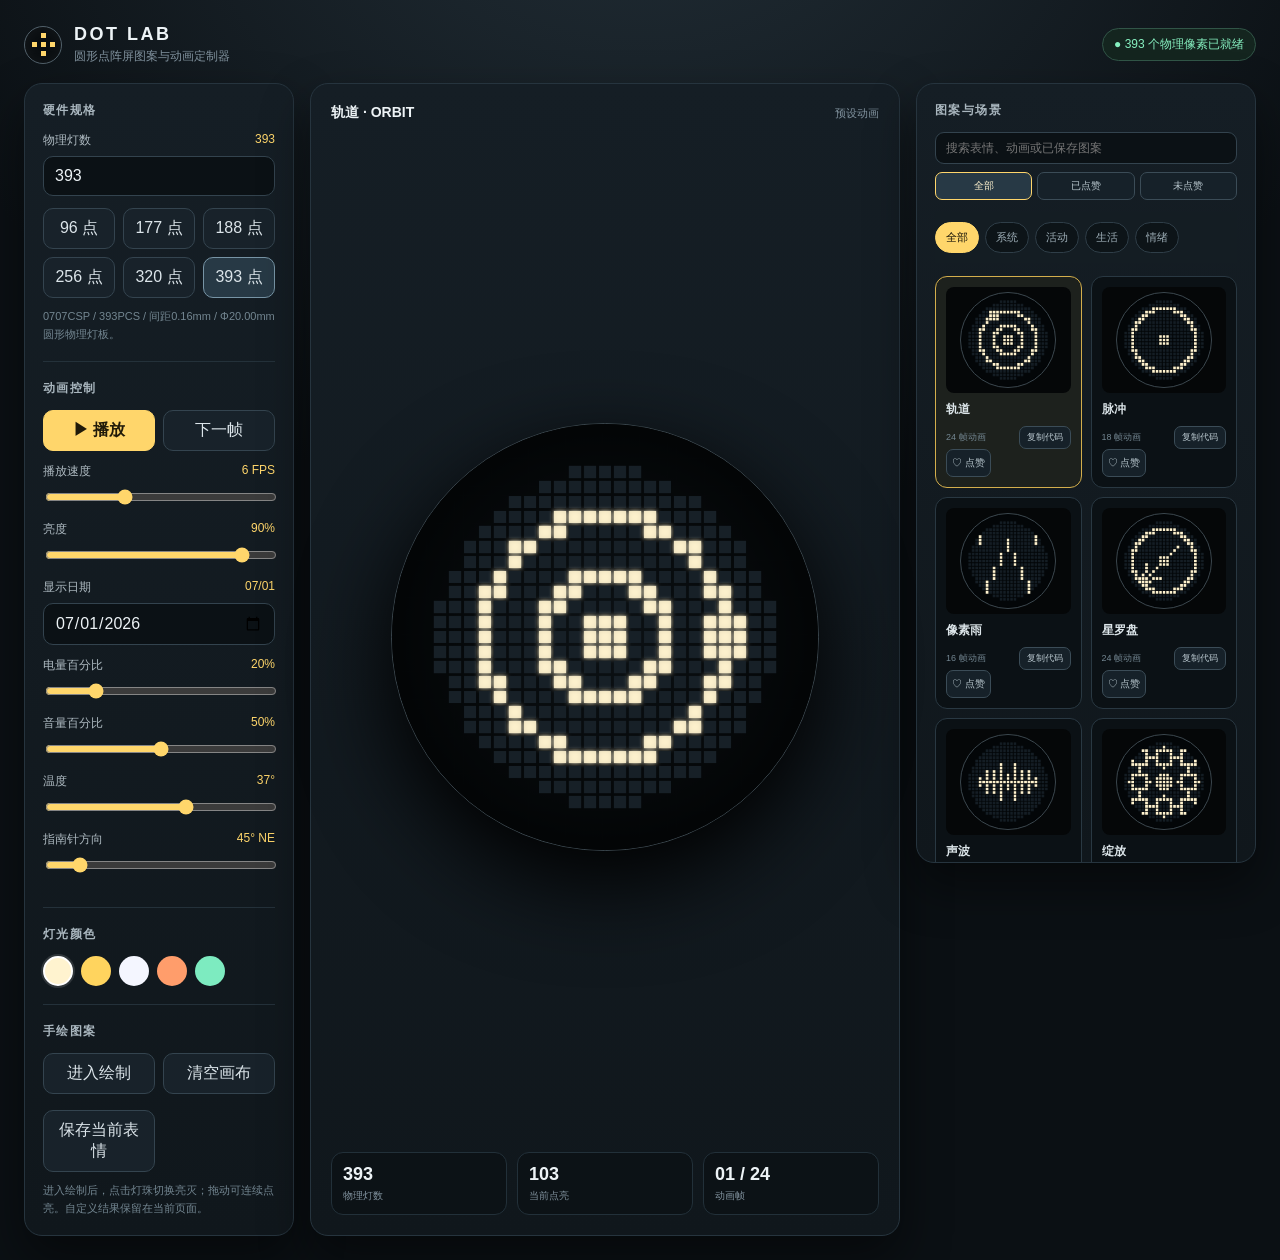
==== commit 510a63f1: "全量动画与图标重绘升级：原生23x23高密矩阵视觉居中与细腻动效" ====
--- a/index.html
+++ b/index.html
@@ -147,6 +147,17 @@
   {name:'侧目扫视 · EYE_GLANCE',cat:'emotion',icon:'',frames:24,fn:()=>false},
   {name:'灵动瞳孔 · EYE_DANCE',cat:'emotion',icon:'',frames:24,fn:()=>false},
 
+  {name:'酷炫墨镜 · EYE_SUNGLASSES',cat:'emotion',icon:'🕶',frames:24,fn:()=>false},
+  {name:'学霸眼镜 · EYE_NERD',cat:'emotion',icon:'👓',frames:24,fn:()=>false},
+  {name:'爱心眼神 · EYE_LOVE',cat:'emotion',icon:'♥',frames:24,fn:()=>false},
+  {name:'泪眼汪汪 · EYE_TEARS',cat:'emotion',icon:'💧',frames:24,fn:()=>false},
+  {name:'见钱眼开 · EYE_MONEY',cat:'emotion',icon:'$',frames:24,fn:()=>false},
+  {name:'热血燃瞳 · EYE_FIRE',cat:'emotion',icon:'🔥',frames:24,fn:()=>false},
+  {name:'眩晕转圈 · EYE_DIZZY',cat:'emotion',icon:'🌀',frames:24,fn:()=>false},
+  {name:'无奈白眼 · EYE_ROLL',cat:'emotion',icon:'🙄',frames:24,fn:()=>false},
+  {name:'触电电眼 · EYE_SHOCK',cat:'emotion',icon:'⚡',frames:24,fn:()=>false},
+  {name:'弯月笑眼 · EYE_GRIN',cat:'emotion',icon:'^‿^',frames:24,fn:()=>false},
+
   {name:'平静 · E_CALM',cat:'emotion',icon:'',frames:24,fn:()=>false},
   {name:'专注 · E_FOCUS',cat:'emotion',icon:'',frames:24,fn:()=>false},
   {name:'惊讶 · E_SURPRISE',cat:'emotion',icon:'',frames:24,fn:()=>false},
@@ -167,348 +178,922 @@
 function buildPoints(n){if(n===393){const rows=[5,9,13,15,17,19,19,21,21,23,23,23,23,23,21,21,19,19,17,15,13,9,5],a=[];rows.forEach((m,r)=>{for(let i=0;i<m;i++)a.push({x:(i-(m-1)/2)/11.5,y:(r-11)/11.5,r,c:i+(23-m)/2})});return a}if(n===177){const rows=[5,9,11,13,13,15,15,15,15,15,13,13,11,9,5],a=[];rows.forEach((m,r)=>{for(let i=0;i<m;i++)a.push({x:(i-(m-1)/2)/7.5,y:(r-7)/7.5})});return a}if(n===188){const rows=[4,8,10,12,14,14,16,16,16,16,14,14,12,10,8,4],a=[];rows.forEach((m,r)=>{for(let i=0;i<m;i++)a.push({x:(i-(m-1)/2)/8,y:(r-7.5)/8})});return a}
  let side=Math.ceil(Math.sqrt(n*4/Math.PI));let candidates=[];while(candidates.length<n){side++;candidates=[];for(let r=0;r<side;r++)for(let c=0;c<side;c++){let x=(c-(side-1)/2)/(side/2),y=(r-(side-1)/2)/(side/2);if(x*x+y*y<=1)candidates.push({x,y,d:x*x+y*y})}}candidates.sort((a,b)=>a.d-b.d);let chosen=candidates.slice(0,n),mx=Math.max(...chosen.map(p=>Math.hypot(p.x,p.y)));return chosen.map(p=>({x:p.x/mx*.92,y:p.y/mx*.92}))}
 function rebuild(n){state.count=Math.max(12,Math.min(500,Math.round(n)||393));state.points=buildPoints(state.count);let nearest=Infinity;for(let i=0;i<state.points.length;i++)for(let j=i+1;j<state.points.length;j++){let d=Math.hypot(state.points[i].x-state.points[j].x,state.points[i].y-state.points[j].y);if(d>1e-6&&d<nearest)nearest=d}state.pitch=nearest;state.customOn.clear();$('#count').value=state.count;$('#countOut').value=state.count;$('#totalMetric').textContent=state.count;$('#status').textContent=`● ${state.count} 个物理像素已就绪`;document.querySelectorAll('[data-count]').forEach(b=>b.classList.toggle('active',+b.dataset.count===state.count));draw()}
-// Integer-grid artwork: every stroke is authored on the physical 15 x 15 board.
+// Integer-grid artwork: native 23 x 23 physical board (393 CSP LEDs, center at (11, 11))
 function refinedFrame(kind, frame, opt = {}) {
-  const out = new Set(), rows = [5,9,11,13,13,15,15,15,15,15,13,13,11,9,5];
-  const put = (x,y,on=true) => {x=Math.round(x); y=Math.round(y); if(y<0||y>14||Math.abs(x-7)>(rows[y]-1)/2)return; on?out.add(y*15+x):out.delete(y*15+x)};
-  const line = (x,y,X,Y,on=true) => {const n=Math.max(Math.abs(X-x),Math.abs(Y-y));for(let i=0;i<=n;i++)put(x+(X-x)*(i/(n||1)),y+(Y-y)*(i/(n||1)),on)};
-  const box = (x,y,w,h,fill=false) => {for(let j=0;j<h;j++)for(let i=0;i<w;i++)if(fill||!i||!j||i===w-1||j===h-1)put(x+i,y+j)};
-  const mask = (s,x,y) => s.split('/').forEach((r,j)=>[...r].forEach((v,i)=>{if(v==='1')put(x+i,y+j);if(v==='x')put(x+i,y+j,false)}));
-  const circle = (cx,cy,r) => {for(let y=0;y<15;y++)for(let x=0;x<15;x++)if(Math.abs(Math.hypot(x-cx,y-cy)-r)<.48)put(x,y)};
-  const digits=['111/101/101/101/111','010/110/010/010/111','111/001/111/100/111','111/001/111/001/111','101/101/111/001/001','111/100/111/001/111','111/100/111/101/111','111/001/010/010/010','111/101/111/101/111','111/101/111/001/111'];
-  const text=(s,y)=>{let x=Math.floor((15-(s.length*4-1))/2);[...s].forEach(c=>{if(digits[+c])mask(digits[+c],x,y);x+=4})};
-  const t=frame, phase=Math.floor(t/3), bob=[0,-1,0,0][phase%4];
-  const cloud=(y=3)=>mask('00011111000/00100000100/01000000010/10000000001/10000000001/01111111110',2,y);
-  const heart='01110001110/11111011111/11111111111/11111111111/01111111110/00111111100/00011111000/00001110000/00000100000';
-  const head=(x=7,y=2)=>{box(x-1,y,3,2,true)};
-  switch(kind){
+  const out = new Set(), rows = [5,9,13,15,17,19,19,21,21,23,23,23,23,23,21,21,19,19,17,15,13,9,5];
+  const put = (x,y,on=true) => {
+    x = Math.round(x); y = Math.round(y);
+    if(y<0||y>22||Math.abs(x-11)>(rows[y]-1)/2)return;
+    on ? out.add(y*23+x) : out.delete(y*23+x);
+  };
+  const line = (x,y,X,Y,on=true) => {
+    const n = Math.max(Math.abs(X-x), Math.abs(Y-y));
+    for(let i=0;i<=n;i++) put(x+(X-x)*(i/(n||1)), y+(Y-y)*(i/(n||1)), on);
+  };
+  const box = (x,y,w,h,fill=false) => {
+    for(let j=0;j<h;j++) for(let i=0;i<w;i++) if(fill||!i||!j||i===w-1||j===h-1) put(x+i, y+j);
+  };
+  const mask = (s,x,y) => s.split('/').forEach((r,j)=>[...r].forEach((v,i)=>{
+    if(v==='1') put(x+i, y+j);
+    if(v==='x') put(x+i, y+j, false);
+  }));
+  const circle = (cx,cy,r,fill=false) => {
+    for(let y=0;y<23;y++) for(let x=0;x<23;x++){
+      const d = Math.hypot(x-cx, y-cy);
+      if(fill ? d<=r+0.45 : Math.abs(d-r)<0.58) put(x, y);
+    }
+  };
+  const digits = [
+    '1111/1001/1001/1001/1001/1111',
+    '0110/0010/0010/0010/0010/1111',
+    '1111/0001/1111/1000/1000/1111',
+    '1111/0001/0111/0001/0001/1111',
+    '1001/1001/1111/0001/0001/0001',
+    '1111/1000/1111/0001/0001/1111',
+    '1111/1000/1111/1001/1001/1111',
+    '1111/0001/0010/0100/0100/0100',
+    '1111/1001/1111/1001/1001/1111',
+    '1111/1001/1111/0001/0001/1111'
+  ];
+  const text = (s, y) => {
+    let total = s.length * 5 - 1, x = Math.floor((23 - total) / 2);
+    [...s].forEach(c => {
+      if(digits[+c]) mask(digits[+c], x, y);
+      x += 5;
+    });
+  };
+  const t = frame, phase = Math.floor(t / 3), bob = [0, -1, 0, 0][phase % 4];
+  const cloud = (y = 5) => {
+    circle(7, y+4, 4, true); circle(11, y+2, 5, true); circle(15, y+4, 4, true);
+    box(5, y+5, 13, 3, true);
+  };
+  const heart = '0011100011100/0111110111110/1111111111111/1111111111111/1111111111111/0111111111110/0011111111100/0001111111000/0000111110000/0000011100000/0000001000000';
+  const head = (x = 11, y = 4) => circle(x, y, 2.2, true);
+
+  switch(kind) {
     case 'CLOCK': case 'DATE': {
-      const d=opt.now?new Date(opt.now):new Date();let a,b;
-      if(kind==='DATE'){const parts=(opt.date||'2026-07-01').split('-');a=parts[1];b=parts[2]}else{a=String(d.getHours()).padStart(2,'0');b=String(d.getMinutes()).padStart(2,'0')}
-      text(a,1);text(b,9);if(kind==='DATE'||d.getMilliseconds()<500)line(6,7,8,7);break;
+      const d = opt.now ? new Date(opt.now) : new Date();
+      let a, b;
+      if(kind === 'DATE') {
+        const parts = (opt.date || '2026-07-01').split('-');
+        a = parts[1]; b = parts[2];
+      } else {
+        a = String(d.getHours()).padStart(2, '0');
+        b = String(d.getMinutes()).padStart(2, '0');
+      }
+      text(a, 3);
+      text(b, 14);
+      if(kind === 'DATE' || d.getMilliseconds() < 500) {
+        put(11, 10); put(11, 12);
+        if(kind === 'DATE') { line(8, 11, 14, 11); }
+      }
+      break;
     }
     case 'WEEKDAY': {
-      const glyph={S:'111/100/111/001/111',U:'101/101/101/101/111',N:'101/111/111/111/101',M:'101/111/111/101/101',O:digits[0],T:'111/010/010/010/010',E:'111/100/111/100/111',W:'101/101/111/111/101',D:'110/101/101/101/110',H:'101/101/111/101/101',F:'111/100/111/100/100',R:'110/101/110/101/101',I:'111/010/010/010/111',A:'010/101/111/101/101'};
-      const day=['SUN','MON','TUE','WED','THU','FRI','SAT'][new Date((opt.date||'2026-07-01')+'T12:00:00').getDay()];[...day].forEach((c,i)=>mask(glyph[c],2+i*4,5));break;
-    }
-    case 'BATTERY':case 'TEMP':{
-      const value=String(Math.round(kind==='TEMP'?(opt.temperature??37):(opt.battery??20)));
-      if(kind==='BATTERY'&&value.length===3){text(value,1);mask('11001/11010/00100/01011/10011',5,9);break}
-      const symbol=kind==='TEMP'?'111/101/111':'11001/11010/00100/01011/10011';
-      const sw=kind==='TEMP'?3:5,total=value.length*4+sw, x=Math.floor((15-total)/2);
-      [...value].forEach((c,i)=>mask(digits[+c],x+i*4,5));
-      mask(symbol,x+value.length*4,kind==='TEMP'?4:5);break;
+      const glyph = {
+        S:'111/100/111/001/111', U:'101/101/101/101/111', N:'101/111/111/111/101',
+        M:'101/111/111/101/101', O:'111/101/101/101/111', T:'111/010/010/010/010',
+        E:'111/100/111/100/111', W:'101/101/111/111/101', D:'110/101/101/101/110',
+        H:'101/101/111/101/101', F:'111/100/111/100/100', R:'110/101/110/101/101',
+        I:'111/010/010/010/111', A:'010/101/111/101/101'
+      };
+      const day = ['SUN','MON','TUE','WED','THU','FRI','SAT'][new Date((opt.date||'2026-07-01')+'T12:00:00').getDay()];
+      [...day].forEach((c, i) => mask(glyph[c], 6 + i * 4, 9));
+      line(5, 6, 17, 6); line(5, 16, 17, 16);
+      put(5, 5); put(17, 5); put(5, 17); put(17, 17);
+      break;
+    }
+    case 'BATTERY': case 'TEMP': {
+      const valNum = Math.round(kind === 'TEMP' ? (opt.temperature ?? 37) : (opt.battery ?? 20));
+      const value = String(valNum);
+      const isBatt = kind === 'BATTERY';
+      if(isBatt && value.length === 3) {
+        text('100', 6);
+        mask('1101/0100/0010/1011', 10, 14);
+        break;
+      }
+      const totalW = value.length * 5 + (isBatt ? 5 : 4);
+      let sx = Math.floor((23 - totalW) / 2);
+      [...value].forEach(c => {
+        mask(digits[+c], sx, 8);
+        sx += 5;
+      });
+      if(isBatt) {
+        mask('1101/0100/0010/1011', sx + 1, 9);
+      } else {
+        circle(sx + 1, 9, 1.2);
+      }
+      // Top/bottom delicate brackets
+      line(7, 5, 15, 5); line(7, 17, 15, 17);
+      break;
     }
     case 'SOUNDLEVEL': {
-      const points=[];rows.forEach((r,y)=>{for(let x=7-(r-1)/2;x<=7+(r-1)/2;x++)points.push([x,y])});
-      const target=Math.round(177*(opt.volume??50)/100*Math.min(1,t/12));
-      if(target%2)put(7,7);for(let i=0;i<88;i++)if(i*35%88<Math.floor(target/2)){put(...points[i]);put(...points[176-i])}break;
-    }
-    case 'HEART':case 'HEARTBEAT':{
-      if(t% (kind==='HEART'?24:32)<2)break;mask(heart,2,3);
-      const reveal=Math.min(9,Math.floor((t-2)/1.3)+1);for(const id of [...out])if(Math.floor(id/15)<12-reveal)out.delete(id);
-      if(kind==='HEARTBEAT'&&t>=20&&t%8<3){put(0,7);put(14,7);put(7,1);put(7,13)}break;
-    }
-    case 'CHARGE':box(4,3,7,10);put(6,2);put(8,2);{const h=Math.floor(t%20/19*7);if(h)box(5,12-h,5,h,true)}break;
-    case 'WAVE':case 'SPECTRUM': {
-      if(kind==='WAVE'){
-        // 9条对称采样柱：稳定中轴、左右严格镜像，形成“呼吸式”的声音波形。
-        const frames=[
-          [1,2,4,6,7,6,4,2,1],[1,3,5,4,6,4,5,3,1],
-          [1,4,6,3,5,3,6,4,1],[1,2,5,7,4,7,5,2,1],
-          [1,3,6,5,3,5,6,3,1],[1,4,4,6,2,6,4,4,1],
-          [1,2,3,6,5,6,3,2,1],[1,2,4,6,7,6,4,2,1]
-        ],shape=frames[Math.floor((t%24)/3)];
-        line(1,7,13,7);
-        [1,3,4,6,7,8,10,11,13].forEach((x,i)=>{const half=Math.floor(shape[i]/2);line(x,7-half,x,7+half)});
-        if(t%12<6){put(7,7,false);put(7,6);put(7,8)}
-      }else for(let x=2;x<=12;x+=2){let h=2+Math.round(6*Math.abs(Math.sin(Math.abs(x-7)*.6+t*Math.PI/12)));line(x,11-h,x,11)}break;
-    }
-    case 'SUNNY':circle(7,7,3);for(const [x,y] of [[0,-1],[0,1],[-1,0],[1,0]])line(7+x*5,7+y*5,7+x*6,7+y*6);if(phase%2===0)for(const x of [-1,1])for(const y of [-1,1])put(7+x*4,7+y*4);break;
-    case 'CLOUDY':circle(5,4,2);put(5,1);put(2,2);put(8,2);put(1,4);cloud(6);break;
-    case 'RAINY':case 'SNOW':case 'STORM':cloud(2);{
-      if(kind==='STORM'){if(t%12<8)mask('00110/01100/11110/00100/01000',6,7);for(const x of [3,11])put(x,9+phase%3)}
-      else for(const x of [3,7,11]){const y=8+(phase+Math.abs(x-7)/2)%4;if(kind==='RAINY'){put(x,y);put(x-1,y+1)}else{put(x,y);put(x-1,y);put(x+1,y);put(x,y-1);put(x,y+1)}}break;
-    }
-    case 'EYES':for(const x of [2,9]){if(t%16>=13)line(x,7,x+3,7);else{mask('0110/1001/1001/1001/0110',x,5);put(x+1+(phase%3===1?1:0),7)}}break;
-    case 'MOOD':mask('001111100/010000010/100000001/100000001/100000001/100000001/100000001/010000010/001111100',3,3);{
-      const mood=Math.floor(t/8)%4;put(5,6);put(9,6);if(mood===0)mask('10001/01110',5,9);if(mood===1)mask('01110/10001',5,9);if(mood===2)box(6,8,3,3);if(mood===3){put(9,6,false);line(8,6,10,6);mask('10001/01110',5,9)}break;
-    }
-    case 'PERSON':head();line(7,5,7,8);{
-
-      const open=[0,1,2,1][phase%4];line(7,5,3,7-open*2);line(7,5,11,7-open*2);line(7,8,5-open,12);line(7,8,9+open,12);break;
-    }
-    case 'RUNNER':head(8,2+bob);line(8,5+bob,6,8+bob);{
-      const poses=[[[5,5],[4,7],[10,7],[11,5],[9,9],[10,12],[4,10],[2,9]],[[6,4],[4,5],[9,7],[11,6],[8,10],[6,12],[5,10],[3,11]],[[10,5],[11,3],[5,6],[4,8],[4,9],[2,12],[8,10],[10,9]],[[9,4],[11,5],[5,7],[3,6],[5,10],[7,12],[8,10],[11,11]]];
-      const p=poses[phase%4];[[[8,5],p[0],p[1]],[[8,5],p[2],p[3]],[[6,8],p[4],p[5]],[[6,8],p[6],p[7]]].forEach(a=>{line(a[0][0],a[0][1]+bob,a[1][0],a[1][1]+bob);line(a[1][0],a[1][1]+bob,a[2][0],a[2][1]+bob)});break;
-    }
-    case 'BOTTLE':{
-      const angle=Math.floor((t+2)/4)*Math.PI/4,co=Math.cos(angle),si=Math.sin(angle);
-      for(let y=1;y<=13;y++)for(let x=1;x<=13;x++){
-
-        const X=(x-7)*co+(y-7)*si,Y=-(x-7)*si+(y-7)*co;
-        const neck=Math.abs(X)<1&&Y>=-5.5&&Y< -2;
-        const body=Math.abs(X)<2.6&&Y>=-1.5&&Y<5;
-        const shoulder=Y>=-2.5&&Y< -1.5&&Math.abs(X)<1+(Y+2.5)*1.6;
-        const label=Math.abs(X)<1.1&&Y>0&&Y<2.1;
-        if((neck||body||shoulder)&&!label)put(x,y);
-      }break;
-    }
-    case 'OK':mask('00010100/00010101/00010101/00010101/01110001/10001001/10001001/01110001/00100010/00111100',3,2+(phase%4===1?-1:0));break;
-    case 'CROSS':mask('001000000/001100000/000110000/000111000/001101100/011001110/110011011/100110001/011100010/000111100',3,2+bob);if(t%14>10){put(11,2);put(12,3)}break;
-    case 'LIKE':mask('000011000/000011000/000011000/000110000/001111110/111000001/101000001/101000001/101000001/111111110',3,2+bob);break;
-    case 'ELEPHANT':{
-      mask('0011110000000/0111111000000/11x1001111100/1111011111110/0111011111111/0111011111110/0100011111110/0100010010010/0100010010010/0110000000000',1,2);
-      const gait=[0,1,0,-1][phase%4];put(6,11);put(9+gait,11);put(12-gait,11);break;
-    }
-    case 'DOG':{
-      mask('0100000000000/0111000000000/11x1100000000/1111111111100/0011111111100/0011111111100/0010010010000',1,3);
-      line(3,10,3+(phase%2),11);line(10,10,10-(phase%2),11);
-      line(11,6,12,5);put(13,phase%2?4:5);break;
-    }
-    case 'DUCK':{
-      mask('0011100000000/011x110000000/1111110000000/0001100000000/0001111111101/0011111111110/0001111111100/0000111111000',1,3);
-      put(6,11);put(9,11);put(phase%2?5:7,12);put(phase%2?10:8,12);break;
-    }
-    case 'DEER':{
-      mask('0010100000000/0111100000000/0011100000000/001x110000000/0011000000000/0011111111100/0011111111110',1,2+bob);
-      line(4,9+bob,4-(phase%2),12+bob);line(10,9+bob,10+(phase%2),12+bob);break;
-    }
-    case 'COW':{
-      mask('0100100000000/0111100000000/11x1111111100/1111100x11110/011111xx11110/0011111111100',1,3);
-      line(4,9,4,11);line(10,9,10,11);put(5,11);put(11,11);
-      line(12,6,13,7+phase%2);break;
-    }
-    case 'RABBIT':{
-      mask('010010000/010010000/010010000/011110000/11x111000/011110000/001111100/011111110/111111110/011111110/001111111',3,2+bob);break;
-    }
-    case 'FISH':{
-      mask('0000110000000/0011111000001/0111111100011/11x1111111111/1111111111111/0111111100011/0011111000001/0000110000000',1,3);
-      if(phase%2){put(13,4,false);put(13,9,false);put(12,4);put(12,9)}put(1,1+phase%2);break;
-    }
-    case 'JELLYFISH':mask('001111100/011111110/111111111/111111111/111111111/010101010',3,3+bob);for(const x of [4,7,10]){line(x,9+bob,x,10+bob);line(x,10+bob,x+(phase%2?1:-1),12+bob)}break;
-    case 'WIFI':{
-      put(7,11);
-      if(phase%4>=1)mask('01110/10001',5,8);
-      if(phase%4>=2)mask('001111100/010000010/100000001',3,5);
-      if(phase%4>=3)mask('00011111000/01100000110/10000000001',2,2);
-      break;
-    }
-    case 'BLUETOOTH':{
-      line(7,2,7,12);line(7,2,10,5);line(10,5,4,10);line(4,4,10,9);line(10,9,7,12);
-      if(phase%4>=2){put(2,7);put(12,7)}break;
-    }
-    case 'SUCCESS':{
-      circle(7,7,5);const n=Math.min(8,t);
-      if(n>0)line(4,7,Math.min(6,4+n),Math.min(9,7+n));
-      if(n>2)line(6,9,Math.min(11,6+n-2),Math.max(4,9-n+2));break;
-    }
-    case 'LOCK':{
-      box(3,6,9,6);mask('01110/10001/10001/10001',5,2);
-      if(phase%4<2){put(9,4,false);put(9,5,false)}
-      put(7,8);put(7,9);break;
-    }
-    case 'MAIL':{
-      box(2,4,11,7);line(2,4,7,8);line(7,8,12,4);
-      if(phase%4>1){put(11,2);put(12,1);put(13,2)}break;
-    }
-    case 'ROCKET':{
-      mask('0001000/0011100/0010100/0011100/0011100/0111110/1101011/1000001',4,2);
-      mask(phase%2?'00100/01110/00100':'01110/00100/00000',5,10);break;
-    }
-    case 'MOON':{
-      mask('000111100/001110000/011100000/111000000/111000000/111000001/111100011/011111110/001111100',3,3);
-      put(11,3);if(phase%4<2){put(10,3);put(12,3);put(11,2);put(11,4)}break;
-    }
-    case 'BUTTERFLY':{
-      const narrow=phase%4===1||phase%4===3;
-      mask(narrow?'0101010/0011100/0011100/0011100/0011100/0101010':'1000001/1110111/1111111/0111110/1111111/1101011',4,4);
-      line(7,5,7,10);put(6,3);put(8,3);break;
-    }
-    case 'BATTERY_EMPTY':{
-      box(2,5,10,5);line(12,6,12,8);
-      if(t%12<6){put(3,7);put(4,7)}else{put(10,7);put(11,7)}break;
-    }
-    case 'BATTERY_FULL':{
-      box(2,5,10,5);line(12,6,12,8);
-      const fill=Math.min(8,2+Math.floor((t%24)/4));for(let x=3;x<3+fill;x++)for(let y=6;y<=8;y++)put(x,y);
-      if(t%6<3)put(11,7);break;
-    }
-    case 'ENERGY_RING':{
-      circle(7,7,5);circle(7,7,2);
-      const a=Math.floor(t/3)*Math.PI/4;put(7+Math.round(5*Math.cos(a)),7+Math.round(5*Math.sin(a)));
-      put(7,7);break;
-    }
-    case 'DIAL':{
-      circle(7,7,5);for(const [x,y] of [[7,2],[12,7],[7,12],[2,7]])put(x,y);
-      const a=Math.floor(t/3)*Math.PI/4;line(7,7,7+Math.round(4*Math.sin(a)),7-Math.round(4*Math.cos(a)));put(7,7);break;
-    }
-    case 'AXIS':{
-      const reach=2+Math.floor((t%12)/3)*2;line(7-reach,7,7+reach,7);line(7,7-reach,7,7+reach);put(7,7);break;
-    }
-    case 'WALK':{
-      const pose=Math.floor(t/4)%4,bob=[0,-1,0,0][pose];head(7,2+bob);line(7,5+bob,7,8+bob);
-      const limbs=[[[4,7],[10,7],[5,12],[9,12]],[[3,6],[11,7],[4,11],[10,12]],[[4,7],[10,6],[6,12],[8,11]],[[3,7],[11,6],[5,12],[9,11]]][pose];
-      line(7,5+bob,...limbs[0]);line(7,5+bob,...limbs[1]);line(7,8+bob,...limbs[2]);line(7,8+bob,...limbs[3]);break;
-    }
-    case 'RAYS':{
-      const r=2+Math.floor((t%24)/4),a=Math.floor(t/3)%2;
-      for(const [dx,dy] of [[1,0],[-1,0],[0,1],[0,-1],[1,1],[1,-1],[-1,1],[-1,-1]])line(7+dx*(a?1:0),7+dy*(a?1:0),7+dx*r,7+dy*r);
-      put(7,7);break;
-    }
-    case 'LOADER':{
-      const nodes=[[7,2],[10,3],[12,7],[10,11],[7,12],[4,11],[2,7],[4,3]],at=Math.floor(t/3)%8;
-      nodes.forEach(([x,y],i)=>{if((i-at+8)%8<3){put(x,y);if((i-at+8)%8===0){put(x-1,y);put(x+1,y);put(x,y-1);put(x,y+1)}}});break;
-    }
-    // 原创“状态脸”系列：用眼神、眉形和嘴形表达状态，不复刻参考站的头像轮廓。
-    case 'ATTENTIVE':{
-      // 仅保留双眼与瞳孔：左右平移形成专注扫视，其他灯保持熄灭。
-      mask('0110/1001/1001/0110',3,5);mask('0110/1001/1001/0110',8,5);
-      const gaze=[-1,0,1,0][Math.floor(t/3)%4];put(4+gaze,6);put(9+gaze,6);break;
-    }
-    case 'CURIOUS':{
-      // 两眼不同步地上望与侧望，体现好奇，不添加眉毛或嘴形。
-      mask('0110/1001/1001/0110',3,5);mask('0110/1001/1001/0110',8,5);
-      const look=Math.floor(t/6)%2;put(look?4:5,6);put(look?10:9,5);break;
-    }
-    case 'SAD':{
-      // 下垂的眼睑与向内下方的瞳孔。
-      mask('0110/1001/0110',3,6);mask('0110/1001/0110',8,6);
-      const blink=t%18<3;if(blink){line(3,7,5,7);line(9,7,11,7)}else{put(5,7);put(9,7)}break;
-    }
-    case 'SCARED':{
-      // 放大的双眼与轻微左右抖动。
-      const shift=t%6<3?0:1;mask('0110/1001/1001/1001/0110',3+shift,4);mask('0110/1001/1001/1001/0110',8-shift,4);
-      put(4+shift,6);put(10-shift,6);break;
-    }
-    case 'SUSPICIOUS':{
-      // 半眯眼配合横向侧视。
-      line(3,6,5,6);line(9,6,11,6);const side=t%12<6?0:1;put(side?3:5,7);put(side?9:11,7);break;
-    }
-    case 'CONFUSED':{
-      // 一只睁圆、一只半眯，瞳孔交替偏移。
-      mask('0110/1001/1001/0110',3,5);line(9,6,11,6);const side=t%12<6?0:1;put(4+side,6);put(side?9:11,7);break;
-    }
-    case 'PROUD':{
-      // 双眼笑弧在睁眼与闭眼间切换。
-      if(t%12<4){line(3,7,5,7);line(9,7,11,7)}else{mask('1001/0110',3,6);mask('1001/0110',8,6)}break;
-    }
-    case 'UNIMPRESSED':{
-      // 平直半睑与缓慢上移的瞳孔。
-      line(3,6,5,6);line(9,6,11,6);const y=t%12<6?7:6;put(4,y);put(10,y);break;
-    }
-
+      const vol = opt.volume ?? 50;
+      const rMax = Math.round(9 * vol / 100);
+      circle(11, 11, 2, true);
+      for(let r = 4; r <= rMax; r += 2) {
+        circle(11, 11, r);
+      }
+      // Radial acoustic spokes
+      const spokeAngles = [0, Math.PI/4, Math.PI/2, 3*Math.PI/4, Math.PI, 5*Math.PI/4, 3*Math.PI/2, 7*Math.PI/4];
+      spokeAngles.forEach(a => {
+        const co = Math.cos(a), si = Math.sin(a);
+        const l = Math.min(rMax + 1, 9);
+        line(11 + Math.round(2*co), 11 + Math.round(2*si), 11 + Math.round(l*co), 11 + Math.round(l*si));
+      });
+      break;
+    }
+    case 'HEART': case 'HEARTBEAT': {
+      if(t % (kind==='HEART' ? 24 : 32) < 2) break;
+      mask(heart, 5, 6);
+      const reveal = Math.min(11, Math.floor((t - 2) / 1.1) + 1);
+      for(const id of [...out]) {
+        if(Math.floor(id / 23) < 17 - reveal) out.delete(id);
+      }
+      if(kind === 'HEARTBEAT' && t >= 18 && (t % 8 < 3)) {
+        // Echo shockwave ring
+        circle(11, 11, 9);
+      }
+      break;
+    }
+    case 'CHARGE': {
+      box(6, 6, 11, 11);
+      box(9, 4, 5, 2, true); // cap
+      const h = Math.floor((t % 20) / 19 * 9);
+      if(h) box(7, 16 - h, 9, h, true);
+      // Lightning bolt on top
+      const s = Math.floor(t / 2) % 2;
+      line(11, 8, 9, 12); line(9, 12, 13, 12); line(13, 12, 11, 15);
+      break;
+    }
+    case 'WAVE': case 'SPECTRUM': {
+      if(kind === 'WAVE') {
+        const frames = [
+          [2,4,7,10,13,10,7,4,2], [2,5,9,8,11,8,9,5,2],
+          [2,7,11,6,9,6,11,7,2], [2,4,8,12,7,12,8,4,2],
+          [2,5,10,9,5,9,10,5,2], [2,7,7,11,4,11,7,7,2],
+          [2,4,6,10,9,10,6,4,2], [2,4,7,10,13,10,7,4,2]
+        ];
+        const shape = frames[Math.floor((t % 24) / 3)];
+        line(3, 11, 19, 11);
+        [3, 5, 7, 9, 11, 13, 15, 17, 19].forEach((x, i) => {
+          const half = Math.floor(shape[i] / 2);
+          line(x, 11 - half, x, 11 + half);
+        });
+      } else {
+        for(let x = 3; x <= 19; x += 2) {
+          const h = 2 + Math.round(8 * Math.abs(Math.sin(Math.abs(x - 11) * 0.5 + t * Math.PI / 12)));
+          line(x, 18 - h, x, 18);
+          put(x, 17 - h); // Peak dot
+        }
+      }
+      break;
+    }
+    case 'SUNNY': {
+      circle(11, 11, 4, true);
+      const a = (t % 24) * Math.PI / 12;
+      for(let i = 0; i < 8; i++) {
+        const ang = a + i * Math.PI / 4;
+        line(11 + Math.round(6 * Math.cos(ang)), 11 + Math.round(6 * Math.sin(ang)),
+             11 + Math.round(9 * Math.cos(ang)), 11 + Math.round(9 * Math.sin(ang)));
+      }
+      break;
+    }
+    case 'CLOUDY': {
+      circle(6, 6, 3, true); // Sun peek
+      for(let i = 0; i < 4; i++) {
+        const ang = i * Math.PI / 2;
+        put(6 + Math.round(5 * Math.cos(ang)), 6 + Math.round(5 * Math.sin(ang)));
+      }
+      cloud(7);
+      break;
+    }
+    case 'RAINY': case 'SNOW': case 'STORM': {
+      cloud(3);
+      if(kind === 'STORM') {
+        if(t % 12 < 7) {
+          line(12, 10, 10, 14); line(10, 14, 13, 15); line(13, 15, 9, 19);
+        }
+        for(const x of [5, 17]) put(x, 12 + (phase % 3) * 2);
+      } else for(const x of [5, 8, 11, 14, 17]) {
+        const y = 12 + (phase + Math.abs(x - 11) / 2) % 4 * 2;
+        if(kind === 'RAINY') {
+          line(x, y, x - 1, y + 1);
+        } else {
+          put(x, y); put(x - 1, y); put(x + 1, y); put(x, y - 1); put(x, y + 1);
+        }
+      }
+      break;
+    }
+    case 'EYES': {
+      // High-res eye sockets
+      for(const x of [3, 13]) {
+        if(t % 16 >= 13) {
+          line(x, 11, x + 6, 11);
+        } else {
+          mask('011110/100001/100001/100001/011110', x, 9);
+          // 2x2 pupil
+          const px = x + 2 + (phase % 3 === 1 ? 1 : 0);
+          box(px, 10, 2, 2, true);
+        }
+      }
+      break;
+    }
+    case 'MOOD': {
+      // Symmetrical expressive head contour
+      circle(11, 11, 8);
+      const mood = Math.floor(t / 8) % 4;
+      put(8, 9); put(14, 9);
+      if(mood === 0) { // Happy
+        mask('1000001/0111110', 8, 14);
+      } else if(mood === 1) { // Grin
+        box(8, 13, 7, 3, true);
+      } else if(mood === 2) { // Surprised O
+        circle(11, 14, 2);
+      } else { // Winking
+        line(13, 9, 15, 9);
+        mask('1000001/0111110', 8, 14);
+      }
+      break;
+    }
+    case 'PERSON': {
+      head(11, 4 + bob);
+      line(11, 7 + bob, 11, 12 + bob); // Spine
+      const open = [0, 1, 2, 1][phase % 4];
+      line(11, 8 + bob, 6, 10 - open * 2);
+      line(11, 8 + bob, 16, 10 - open * 2);
+      line(11, 12 + bob, 8 - open, 18);
+      line(11, 12 + bob, 14 + open, 18);
+      break;
+    }
+    case 'RUNNER': {
+      const pY = 4 + bob;
+      head(12, pY);
+      line(12, 7 + bob, 10, 12 + bob); // Spine
+      const poses = [
+        [[8,7],[5,10],[15,10],[17,8],[14,14],[16,19],[7,15],[4,14]],
+        [[9,6],[6,7],[14,11],[16,10],[13,15],[11,19],[8,15],[5,16]],
+        [[15,8],[17,6],[7,9],[5,12],[6,14],[4,18],[13,15],[16,14]],
+        [[14,7],[17,8],[8,10],[5,9],[9,15],[12,19],[13,15],[16,16]]
+      ];
+      const p = poses[phase % 4];
+      line(12, 7 + bob, p[0][0], p[0][1] + bob);
+      line(p[0][0], p[0][1] + bob, p[1][0], p[1][1] + bob);
+      line(12, 7 + bob, p[2][0], p[2][1] + bob);
+      line(p[2][0], p[2][1] + bob, p[3][0], p[3][1] + bob);
+      line(10, 12 + bob, p[4][0], p[4][1] + bob);
+      line(p[4][0], p[4][1] + bob, p[5][0], p[5][1] + bob);
+      line(10, 12 + bob, p[6][0], p[6][1] + bob);
+      line(p[6][0], p[6][1] + bob, p[7][0], p[7][1] + bob);
+      break;
+    }
+    case 'BOTTLE': {
+      const angle = Math.floor((t + 2) / 4) * Math.PI / 4, co = Math.cos(angle), si = Math.sin(angle);
+      for(let y = 2; y <= 20; y++) for(let x = 2; x <= 20; x++) {
+        const X = (x - 11) * co + (y - 11) * si, Y = -(x - 11) * si + (y - 11) * co;
+        const neck = Math.abs(X) < 1.4 && Y >= -8.5 && Y < -3.5;
+        const body = Math.abs(X) < 4.2 && Y >= -2.5 && Y < 8;
+        const shoulder = Y >= -4.5 && Y < -2.5 && Math.abs(X) < 1.4 + (Y + 4.5) * 1.4;
+        const label = Math.abs(X) < 2 && Y > 0 && Y < 3.5;
+        if((neck || body || shoulder) && !label) put(x, y);
+      }
+      break;
+    }
+    case 'OK': {
+      mask('00010100/00010101/00010101/00010101/01110001/10001001/10001001/01110001/00100010/00111100', 7, 5 + bob);
+      circle(11, 11, 8);
+      break;
+    }
+    case 'CROSS': {
+      mask('001000000/001100000/000110000/000111000/001101100/011001110/110011011/100110001/011100010/000111100', 7, 5 + bob);
+      if(t % 14 > 10) { put(17, 5); put(18, 6); }
+      break;
+    }
+    case 'LIKE': {
+      mask('000011000/000011000/000011000/000110000/001111110/111000001/101000001/101000001/101000001/111111110', 7, 5 + bob);
+      circle(11, 11, 9);
+      break;
+    }
+    case 'ELEPHANT': {
+      mask('00111100000000/01111110000000/11x10011111000/11110111111100/01110111111110/01110111111100/01000111111100/01000100100100/01000100100100/01100000000000', 4, 6);
+      const gait = [0, 1, 0, -1][phase % 4];
+      put(9, 16); put(13 + gait, 16); put(17 - gait, 16);
+      break;
+    }
+    case 'DOG': {
+      mask('01000000000000/01110000000000/11x11000000000/11111111111000/00111111111000/00111111111000/00100100100000', 4, 7);
+      line(6, 14, 6 + (phase % 2), 16);
+      line(14, 14, 14 - (phase % 2), 16);
+      line(15, 9, 17, 8);
+      put(18, (phase % 2) ? 7 : 8);
+      break;
+    }
+    case 'DUCK': {
+      mask('00111000000000/011x1100000000/11111100000000/00011000000000/00011111111010/00111111111100/00011111111000/00001111110000', 4, 7);
+      put(10, 15); put(13, 15);
+      put((phase % 2) ? 9 : 11, 16); put((phase % 2) ? 14 : 12, 16);
+      break;
+    }
+    case 'DEER': {
+      mask('00101000000000/01111000000000/00111000000000/001x1100000000/00110000000000/00111111111000/00111111111100', 4, 6 + bob);
+      line(8, 13 + bob, 8 - (phase % 2), 17 + bob);
+      line(14, 13 + bob, 14 + (phase % 2), 17 + bob);
+      break;
+    }
+    case 'COW': {
+      mask('01001000000000/01111000000000/11x11111111000/1111100x111100/011111xx111100/00111111111000', 4, 7);
+      line(8, 13, 8, 16); line(14, 13, 14, 16);
+      put(9, 16); put(15, 16);
+      line(16, 9, 18, 10 + (phase % 2));
+      break;
+    }
+    case 'RABBIT': {
+      mask('010010000/010010000/010010000/011110000/11x111000/011110000/001111100/011111110/111111110/011111110/001111111', 7, 5 + bob);
+      break;
+    }
+    case 'FISH': {
+      mask('00001100000000/00111110000010/01111111000110/11x11111111111/11111111111111/01111111000110/00111110000010/00001100000000', 4, 7);
+      if(phase % 2) { put(18, 8, false); put(18, 14, false); put(17, 8); put(17, 14); }
+      put(3, 4 + (phase % 2) * 2);
+      break;
+    }
+    case 'JELLYFISH': {
+      mask('001111100/011111110/111111111/111111111/111111111/010101010', 7, 6 + bob);
+      for(const x of [8, 11, 14]) {
+        line(x, 12 + bob, x, 14 + bob);
+        line(x, 14 + bob, x + ((phase % 2) ? 1 : -1), 18 + bob);
+      }
+      break;
+    }
+    case 'WIFI': {
+      put(11, 16);
+      if(phase % 4 >= 1) mask('0111110/1000001', 8, 13);
+      if(phase % 4 >= 2) mask('00111111100/01000000010/10000000001', 6, 9);
+      if(phase % 4 >= 3) mask('000111111111000/011000000000110/100000000000001', 4, 5);
+      break;
+    }
+    case 'BLUETOOTH': {
+      line(11, 4, 11, 18);
+      line(11, 4, 15, 8); line(15, 8, 7, 14);
+      line(7, 8, 15, 14); line(15, 14, 11, 18);
+      if(phase % 4 >= 2) { put(4, 11); put(18, 11); }
+      break;
+    }
+    case 'SUCCESS': {
+      circle(11, 11, 8);
+      const n = Math.min(10, t);
+      if(n > 0) line(7, 11, Math.min(10, 7 + n), Math.min(15, 11 + n));
+      if(n > 3) line(10, 15, Math.min(16, 10 + n - 3), Math.max(7, 15 - (n - 3)));
+      break;
+    }
+    case 'LOCK': {
+      box(6, 10, 11, 8);
+      mask('011110/100001/100001/100001', 8, 5);
+      if(phase % 4 < 2) { put(13, 8, false); put(13, 9, false); }
+      put(11, 13); put(11, 14);
+      break;
+    }
+    case 'MAIL': {
+      box(4, 7, 15, 10);
+      line(4, 7, 11, 12); line(11, 12, 18, 7);
+      if(phase % 4 > 1) { put(16, 4); put(17, 3); put(18, 4); }
+      break;
+    }
+    case 'ROCKET': {
+      mask('0001000/0011100/0010100/0011100/0011100/0111110/1101011/1000001', 8, 4);
+      mask((phase % 2) ? '00100/01110/00100' : '01110/00100/00000', 9, 12);
+      break;
+    }
+    case 'MOON': {
+      mask('000111100/001110000/011100000/111000000/111000000/111000001/111100011/011111110/001111100', 7, 6);
+      put(16, 6);
+      if(phase % 4 < 2) { put(15, 6); put(17, 6); put(16, 5); put(16, 7); }
+      break;
+    }
+    case 'BUTTERFLY': {
+      const narrow = phase % 4 === 1 || phase % 4 === 3;
+      mask(narrow ? '0101010/0011100/0011100/0011100/0011100/0101010' : '1000001/1110111/1111111/0111110/1111111/1101011', 8, 7);
+      line(11, 7, 11, 14); put(10, 5); put(12, 5);
+      break;
+    }
+    case 'BATTERY_EMPTY': {
+      box(5, 8, 12, 7); line(17, 10, 17, 13);
+      if(t % 12 < 6) { put(7, 11); put(8, 11); }
+      else { put(13, 11); put(14, 11); }
+      break;
+    }
+    case 'BATTERY_FULL': {
+      box(5, 8, 12, 7); line(17, 10, 17, 13);
+      const fill = Math.min(10, 2 + Math.floor((t % 24) / 3));
+      for(let x = 6; x < 6 + fill; x++) for(let y = 9; y <= 13; y++) put(x, y);
+      break;
+    }
+    case 'ENERGY_RING': {
+      circle(11, 11, 8); circle(11, 11, 4);
+      const a = Math.floor(t / 3) * Math.PI / 4;
+      put(11 + Math.round(8 * Math.cos(a)), 11 + Math.round(8 * Math.sin(a)));
+      put(11, 11);
+      break;
+    }
+    case 'DIAL': {
+      circle(11, 11, 8);
+      for(const [x,y] of [[11, 3],[19, 11],[11, 19],[3, 11]]) put(x, y);
+      const a = Math.floor(t / 3) * Math.PI / 4;
+      line(11, 11, 11 + Math.round(6 * Math.sin(a)), 11 - Math.round(6 * Math.cos(a)));
+      put(11, 11);
+      break;
+    }
+    case 'AXIS': {
+      const reach = 3 + Math.floor((t % 12) / 3) * 2;
+      line(11 - reach, 11, 11 + reach, 11);
+      line(11, 11 - reach, 11, 11 + reach);
+      put(11, 11);
+      break;
+    }
+    case 'WALK': {
+      const pose = Math.floor(t / 4) % 4, pBob = [0, -1, 0, 0][pose];
+      head(11, 4 + pBob); line(11, 7 + pBob, 11, 12 + pBob);
+      const limbs = [
+        [[7,10],[15,10],[8,17],[14,17]],
+        [[6,9],[16,11],[7,16],[15,17]],
+        [[7,10],[15,9],[9,17],[13,16]],
+        [[6,10],[16,9],[8,17],[14,16]]
+      ][pose];
+      line(11, 7 + pBob, ...limbs[0]); line(11, 7 + pBob, ...limbs[1]);
+      line(11, 12 + pBob, ...limbs[2]); line(11, 12 + pBob, ...limbs[3]);
+      break;
+    }
+    case 'RAYS': {
+      const r = 3 + Math.floor((t % 24) / 3), a = Math.floor(t / 3) % 2;
+      for(const [dx,dy] of [[1,0],[-1,0],[0,1],[0,-1],[1,1],[1,-1],[-1,1],[-1,-1]]) {
+        line(11 + dx * (a ? 2 : 1), 11 + dy * (a ? 2 : 1), 11 + dx * r, 11 + dy * r);
+      }
+      put(11, 11);
+      break;
+    }
+    case 'LOADER': {
+      const nodes = [
+        [11,3],[16,5],[19,11],[16,17],[11,19],[6,17],[3,11],[6,5]
+      ], at = Math.floor(t / 3) % 8;
+      nodes.forEach(([x, y], i) => {
+        if((i - at + 8) % 8 < 3) {
+          put(x, y);
+          if((i - at + 8) % 8 === 0) { put(x-1, y); put(x+1, y); put(x, y-1); put(x, y+1); }
+        }
+      });
+      break;
+    }
+    case 'ATTENTIVE': {
+      mask('011110/100001/100001/011110', 4, 9);
+      mask('011110/100001/100001/011110', 13, 9);
+      const gaze = [-1, 0, 1, 0][Math.floor(t / 3) % 4];
+      box(6 + gaze, 10, 2, 2, true); box(15 + gaze, 10, 2, 2, true);
+      break;
+    }
+    case 'CURIOUS': {
+      mask('011110/100001/100001/011110', 4, 9);
+      mask('011110/100001/100001/011110', 13, 9);
+      const look = Math.floor(t / 6) % 2;
+      box(look ? 5 : 7, 10, 2, 2, true); box(look ? 16 : 14, 9, 2, 2, true);
+      break;
+    }
+    case 'SAD': {
+      mask('011110/100001/011110', 4, 10);
+      mask('011110/100001/011110', 13, 10);
+      if(t % 18 < 3) {
+        line(4, 11, 9, 11); line(13, 11, 18, 11);
+      } else {
+        box(6, 11, 2, 2, true); box(14, 11, 2, 2, true);
+      }
+      break;
+    }
+    case 'SCARED': {
+      const shift = (t % 6 < 3) ? 0 : 1;
+      circle(6 + shift, 11, 3); circle(16 - shift, 11, 3);
+      put(6 + shift, 11); put(16 - shift, 11);
+      break;
+    }
+    case 'SUSPICIOUS': {
+      line(4, 10, 9, 10); line(13, 10, 18, 10);
+      const side = (t % 12 < 6) ? 0 : 1;
+      put(side ? 4 : 8, 11); put(side ? 13 : 17, 11);
+      break;
+    }
+    case 'CONFUSED': {
+      circle(6, 11, 3); line(13, 10, 18, 10);
+      const side = (t % 12 < 6) ? 0 : 1;
+      put(6 + side, 11); put(side ? 14 : 17, 11);
+      break;
+    }
+    case 'PROUD': {
+      if(t % 12 < 4) {
+        line(4, 11, 9, 11); line(13, 11, 18, 11);
+      } else {
+        mask('10001/01110', 4, 10); mask('10001/01110', 14, 10);
+      }
+      break;
+    }
+    case 'UNIMPRESSED': {
+      line(4, 10, 9, 10); line(13, 10, 18, 10);
+      const y = (t % 12 < 6) ? 12 : 11;
+      put(6, y); put(15, y);
+      break;
+    }
     case 'EYE_IDLE': {
-      const pos=[[-1,0],[-1,1],[0,1],[1,1],[1,0],[1,-1],[0,-1],[-1,-1]][Math.floor(t/3)%8];
-      mask('0110/1001/1001/0110',3,5); mask('0110/1001/1001/0110',8,5);
-      put(4+pos[0],6+pos[1]); put(9+pos[0],6+pos[1]); break;
+      const pos = [[-1,0],[-1,1],[0,1],[1,1],[1,0],[1,-1],[0,-1],[-1,-1]][Math.floor(t / 3) % 8];
+      mask('011110/100001/100001/011110', 4, 9);
+      mask('011110/100001/100001/011110', 13, 9);
+      box(6 + pos[0], 10 + pos[1], 2, 2, true);
+      box(15 + pos[0], 10 + pos[1], 2, 2, true);
+      break;
     }
     case 'EYE_WINK': {
-      const s=Math.floor(t/3)%8;
-      if(s===1){line(3,6,5,6);mask('0110/1001/1001/0110',8,5);put(9,6)}
-      else if(s===2){line(3,7,5,7);mask('0110/1001/1001/0110',8,5);put(9,6)}
-      else if(s===5){mask('0110/1001/1001/0110',3,5);put(4,6);line(9,6,11,6)}
-      else if(s===6){mask('0110/1001/1001/0110',3,5);put(4,6);line(9,7,11,7)}
-      else {mask('0110/1001/1001/0110',3,5);mask('0110/1001/1001/0110',8,5);put(4,6);put(9,6)} break;
+      const s = Math.floor(t / 3) % 8;
+      if(s === 1 || s === 2) {
+        line(4, 11, 9, 11);
+        mask('011110/100001/100001/011110', 13, 9); box(15, 10, 2, 2, true);
+      } else if(s === 5 || s === 6) {
+        mask('011110/100001/100001/011110', 4, 9); box(6, 10, 2, 2, true);
+        line(13, 11, 18, 11);
+      } else {
+        mask('011110/100001/100001/011110', 4, 9); mask('011110/100001/100001/011110', 13, 9);
+        box(6, 10, 2, 2, true); box(15, 10, 2, 2, true);
+      }
+      break;
     }
     case 'EYE_SPARKLE': {
-      const s=Math.floor(t/3)%4;
-      for(const x of [4,9]){
-        if(s===0){put(x,5);put(x-1,6);put(x+1,6);put(x,7)}
-        else if(s===1){put(x,4);put(x-1,5);put(x+1,5);put(x-1,6);put(x+1,6);put(x-1,7);put(x+1,7);put(x,8)}
-        else if(s===2){put(x,5);put(x,6);put(x,7);put(x,8)}
-        else {put(x,6)}
-      } break;
+      const s = Math.floor(t / 3) % 4;
+      for(const x of [6, 16]) {
+        if(s === 0) {
+          put(x, 9); put(x-2, 11); put(x+2, 11); put(x, 13);
+          box(x-1, 10, 3, 3, true);
+        } else if(s === 1) {
+          circle(x, 11, 4); put(x, 11);
+        } else if(s === 2) {
+          line(x-3, 11, x+3, 11); line(x, 8, x, 14);
+        } else {
+          box(x-1, 10, 3, 3, true);
+        }
+      }
+      break;
     }
     case 'EYE_SWIRL': {
-      const s=Math.floor(t/3)%4, seq=['011/101/110','010/111/001','110/101/011','100/111/010'][s];
-      mask(seq,3,5); mask(seq,8,5); break;
+      const s = Math.floor(t / 3) % 4;
+      const seq = ['0110/1001/1011/0100', '0010/1101/1001/0110', '0100/1011/1001/0110', '0110/1001/1101/0010'][s];
+      mask(seq, 5, 9); mask(seq, 14, 9);
+      break;
     }
     case 'EYE_SLEEPY': {
-      const s=Math.floor(t/3)%6;
-      if(s===0){mask('0110/1001/1001/0110',3,5);mask('0110/1001/1001/0110',8,5);put(4,7);put(9,7)}
-      else if(s===1){mask('0110/1001/1001/0110',3,5);mask('0110/1001/1001/0110',8,5);put(4,6);put(9,6)}
-      else if(s===2){line(3,6,5,6);line(8,6,10,6);put(4,7);put(9,7)}
-      else if(s===3){line(3,7,5,7);line(8,7,10,7);put(4,8);put(9,8)}
-      else if(s===4){line(3,7,5,7);line(8,7,10,7)}
-      else {line(3,8,5,8);line(8,8,10,8)} break;
+      const s = Math.floor(t / 3) % 6;
+      if(s === 0 || s === 1) {
+        mask('011110/100001/100001/011110', 4, 9); mask('011110/100001/100001/011110', 13, 9);
+        box(6, 11, 2, 2, true); box(15, 11, 2, 2, true);
+      } else if(s === 2 || s === 3) {
+        line(4, 10, 9, 10); line(13, 10, 18, 10);
+        put(6, 12); put(15, 12);
+      } else {
+        line(4, 12, 9, 12); line(13, 12, 18, 12);
+      }
+      break;
     }
     case 'EYE_ALERT': {
-      const s=Math.floor(t/3)%4;
-      if(s===0){mask('0110/1001/1001/0110',3,5);mask('0110/1001/1001/0110',8,5)}
-      else if(s===1){mask('0110/1001/1001/1001/0110',3,4);mask('0110/1001/1001/1001/0110',8,4)}
-      else if(s===2){box(3,4,3,5,false);box(8,4,3,5,false)}
-      else {mask('0110/1001/1111/1001/0110',3,4);mask('0110/1001/1111/1001/0110',8,4)}
-      put(4,6);put(9,6);break;
+      const s = Math.floor(t / 3) % 4;
+      if(s === 0) {
+        circle(6, 11, 3); circle(16, 11, 3);
+      } else if(s === 1) {
+        circle(6, 11, 4); circle(16, 11, 4);
+      } else if(s === 2) {
+        box(3, 8, 7, 7); box(13, 8, 7, 7);
+      } else {
+        circle(6, 11, 4, true); circle(16, 11, 4, true);
+      }
+      box(5, 10, 3, 3, true); box(15, 10, 3, 3, true);
+      break;
     }
     case 'EYE_GLANCE': {
-      const pos=[[-1,0],[-1,1],[0,1],[1,1],[1,0],[1,-1],[0,-1],[-1,-1]][Math.floor(t/3)%8];
-      mask('0110/1001/1001/0110',3,5);mask('0110/1001/1001/0110',8,5);
-      put(4+pos[0],6+pos[1]);put(9+pos[0],6+pos[1]);break;
+      const pos = [[-2,0],[-1,1],[0,1],[1,1],[2,0],[1,-1],[0,-1],[-1,-1]][Math.floor(t / 3) % 8];
+      mask('011110/100001/100001/011110', 4, 9);
+      mask('011110/100001/100001/011110', 13, 9);
+      box(6 + pos[0], 10 + pos[1], 2, 2, true);
+      box(15 + pos[0], 10 + pos[1], 2, 2, true);
+      break;
     }
     case 'EYE_DANCE': {
-      const d=[[0,-1],[1,-1],[1,0],[1,1],[0,1],[-1,1],[-1,0],[-1,-1]][Math.floor(t/3)%8];
-      mask('0110/1001/1001/0110',3,5);mask('0110/1001/1001/0110',8,5);
-      put(4+d[0],6+d[1]);put(9-d[0],6+d[1]);break;
-    }
-
-    case 'E_CALM':case 'E_FOCUS':case 'E_SURPRISE':case 'E_EXCITED':case 'E_HAPPY':case 'E_LAUGH':case 'E_ANGRY':case 'E_SAD2':case 'E_FEAR':case 'E_SKEPTIC':case 'E_CONFUSED2':case 'E_CURIOUS2':case 'E_PROUD2':case 'E_SHY':case 'E_BORED':case 'E_SLEEPY2':{
-      const s=Math.floor(t/3)%4,oval=(x,y=5)=>mask('0110/1001/1001/0110',x,y),mini=(x,y=5)=>mask('010/101/010',x,y);
-      if(kind==='E_CALM'){const q=[[-1,1],[0,1],[1,1],[0,0]][s];mask('10/01',4,5);mask('10/01',9,5);put(4+q[0],6+q[1]);put(9+q[0],6+q[1]);}
-      else if(kind==='E_FOCUS'){mini(3);mini(8);put(4,[5,6,7,6][s]);put(9,[5,6,7,6][s]);}
-      else if(kind==='E_SURPRISE'||kind==='E_FEAR'){const a=['0110/1001/1001/0110','0110/1001/1001/1001/0110','111/101/101/111','010/111/111/010'][s];mask(a,3,4);mask(a,8,4);put(4,6);put(9,6);}
-      else if(kind==='E_EXCITED'){const a=['10/01','010/101/010','1001/0110/0110/1001','01/10'][s],x=s===3?4:3;mask(a,x,5);mask(a,x+5,5);}
-      else if(kind==='E_HAPPY'||kind==='E_PROUD2'){if(s===0){mask('1001/0110',3,6);mask('1001/0110',8,6)}else if(s===1){line(3,7,5,7);line(8,7,10,7)}else if(s===2){mini(3,6);mini(8,6)}else{line(3,5,5,6);line(8,6,10,5)}}
-      else if(kind==='E_LAUGH'){if(s===0){line(3,7,5,6);line(8,6,10,7)}else if(s===1){line(3,8,5,7);line(8,7,10,8)}else if(s===2){mask('100/010/001',3,6);mask('001/010/100',8,6)}else{line(3,7,5,7);line(8,7,10,7)}}
-      else if(kind==='E_ANGRY'||kind==='E_SAD2'){const a=kind==='E_ANGRY'?[5,4,5,4]:[6,7,5,6],y=a[s];line(3,y,5,7-y);line(8,7-y,10,y);put(4,7);put(9,7);}
-      else if(kind==='E_SKEPTIC'||kind==='E_CONFUSED2'){if(s<2){mini(3);line(8,6+s,10,6+s);put(4,6)}else{line(3,s===2?6:7,5,s===2?6:7);mini(8);put(9,6)}}
-      else if(kind==='E_CURIOUS2'){const q=[[-1,-1],[0,-1],[1,0],[1,1]][s];oval(3);oval(8);put(4+q[0],6+q[1]);put(9-q[0],6+q[1]);}
-      else if(kind==='E_SHY'){if(s===0){mini(3,6);mini(8,6);put(4,8);put(9,8)}else if(s===1){line(3,7,5,7);line(8,7,10,7);put(4,8);put(9,8)}else if(s===2){mini(3,6);mini(8,6);put(4,7);put(9,7)}else{line(3,8,5,8);line(8,8,10,8)}}
-      else if(kind==='E_BORED'){const y=[6,7,7,8][s];line(3,y,5,y);line(8,y,10,y);if(s===2){put(4,6);put(9,6)}}
-      else{if(s===0){line(3,7,5,7);line(8,7,10,7);put(4,8);put(9,8)}else if(s===1){line(3,8,5,8);line(8,8,10,8)}else if(s===2){mask('1001/0110',3,7);mask('1001/0110',8,7)}else{line(3,7,5,7);line(8,7,10,7)}}break;
-    }
-    case 'ORBIT':circle(7,7,5);circle(7,7,2);box(6+Math.round(5*Math.cos(t*Math.PI/12)),6+Math.round(5*Math.sin(t*Math.PI/12)),2,2,true);break;
-    case 'PULSE':circle(7,7,1+Math.floor(t%18/3));put(7,7);break;
-    case 'COMPASS':case 'BEARING':{
-      const a=kind==='BEARING'?(opt.bearing??45)*Math.PI/180:Math.floor(t/3)*Math.PI/4;
-      const dx=Math.sin(a),dy=-Math.cos(a),tip=[7+Math.round(5*dx),7+Math.round(5*dy)];
-
-      line(7-Math.round(4*dx),7-Math.round(4*dy),...tip);
-      for(const s of [-1,1])line(...tip,tip[0]-Math.round(3*dx)+Math.round(2*s*dy),tip[1]-Math.round(3*dy)-Math.round(2*s*dx));
-      break;
-    }
-    case 'RAIN':for(let x=2;x<=12;x+=2){let y=(phase+Math.abs(x-7)*2)%12;line(x,y,x,y+2)}break;
-    case 'BLOOM':circle(7,7,1);{const r=2+Math.floor(t%20/5);for(const [x,y] of [[-1,0],[1,0],[0,-1],[0,1]])circle(7+x*r,7+y*r,2)}break;
-    case 'FOCUS':case 'SAND':{
-      line(3,1,11,1);line(3,13,11,13);line(3,2,7,7);line(11,2,7,7);line(7,7,3,12);line(7,7,11,12);
-      const total=kind==='SAND'?36:24,u=(t%total)/(total-1),h=Math.floor(4*u);
-      for(let y=3;y<=5;y++)if(y>=3+Math.floor(3*u))line(y+1,y,13-y,y);
-      for(let i=0;i<h;i++)line(4+i,12-i,10-i,12-i);
-      if(u<.95){put(7,7+phase%Math.max(1,5-h));if(phase%2){put(6,11-h);put(8,11-h)}}break;
-    }
-    case 'PROGRESS':for(let x=0;x<Math.min(15,t%20);x++)line(x,6,x,8);break;
-    case 'PORTAL':for(const r of [2,4,6])if(r<=2+(phase%3)*2)box(7-r,7-r,r*2+1,r*2+1);break;
-    case 'FIREFLY':for(const [x,y] of [[3,4],[11,4],[4,10],[10,10],[7,7]]){put(x,y);if(phase%3===0){put(x-1,y);put(x+1,y);put(x,y-1);put(x,y+1)}}break;
-    case 'DAWN':line(1,10,13,10);circle(7,10-Math.floor(t%20/5),3);for(const id of [...out])if(Math.floor(id/15)>10)out.delete(id);line(4,12,10,12);break;
-    case 'WORKOUT':line(3,7+bob,11,7+bob);box(2,5+bob,2,5,true);box(11,5+bob,2,5,true);break;
-    case 'ALARM':circle(7,8,4);line(7,8,7,5);line(7,8,9,8);line(4,12,3,13);line(10,12,11,13);line(3,3,5,2);line(9,2,11,3);if(phase%2){put(1,4);put(13,4)}break;
-    case 'CAMERA':box(2,5,11,7);box(5,3,5,3);circle(7,8,2);put(11,6);if(t%18>13)box(6,7,3,3,true);break;
-    case 'NOTIFY':mask('0001000/0011100/0100010/0100010/0100010/0100010/1000001/1111111/0000000/0011100',4,2);if(phase%2){line(2,4,2,6);line(12,4,12,6)}break;
+      const d = [[0,-2],[1,-1],[2,0],[1,1],[0,2],[-1,1],[-2,0],[-1,-1]][Math.floor(t / 3) % 8];
+      mask('011110/100001/100001/011110', 4, 9);
+      mask('011110/100001/100001/011110', 13, 9);
+      box(6 + d[0], 10 + d[1], 2, 2, true);
+      box(15 - d[0], 10 + d[1], 2, 2, true);
+      break;
+    }
+    case 'EYE_SUNGLASSES': {
+      box(3, 8, 7, 5, true); box(13, 8, 7, 5, true);
+      line(9, 8, 13, 8); // Bridge
+      const s = Math.floor(t / 2) % 12;
+      // White glare sweep
+      if(s >= 2 && s <= 6) {
+        const gx = s - 2;
+        line(4 + gx, 8, 3 + gx, 12, false);
+        line(14 + gx, 8, 13 + gx, 12, false);
+      }
+      if(s >= 8 && s <= 10) {
+        put(2, 8); put(20, 8); // cool nod glint
+      }
+      break;
+    }
+    case 'EYE_NERD': {
+      circle(6, 11, 4); circle(16, 11, 4);
+      line(10, 11, 12, 11); // bridge
+      const gaze = [-1, 0, 1, 0][Math.floor(t / 4) % 4];
+      box(6 + gaze, 10, 2, 2, true); box(16 + gaze, 10, 2, 2, true);
+      const flash = Math.floor(t / 3) % 8;
+      if(flash === 1) { put(4, 9); put(14, 9); }
+      else if(flash === 2) { line(3, 9, 6, 12); line(13, 9, 16, 12); }
+      else if(flash === 3) { put(6, 12); put(16, 12); }
+      break;
+    }
+    case 'EYE_LOVE': {
+      const s = Math.floor(t / 3) % 4;
+      const bigHeart = '011000110/111101111/111111111/111111111/011111110/001111100/000111000/000010000';
+      const smallHeart = '01010/11111/11111/01110/00100';
+      if(s === 0 || s === 2) {
+        mask(bigHeart, 2, 7); mask(bigHeart, 12, 7);
+      } else {
+        mask(smallHeart, 4, 8); mask(smallHeart, 14, 8);
+      }
+      break;
+    }
+    case 'EYE_TEARS': {
+      circle(6, 10, 3); circle(16, 10, 3);
+      box(5, 9, 2, 2, true); box(15, 9, 2, 2, true);
+      const drop = t % 12;
+      if(drop >= 2 && drop <= 10) {
+        const dy = 13 + Math.floor(drop / 2);
+        if(dy <= 20) { put(4, dy); put(18, dy); }
+      }
+      break;
+    }
+    case 'EYE_MONEY': {
+      const spin = Math.floor(t / 3) % 4;
+      if(spin === 0 || spin === 3) {
+        mask('010/111/110/011/111/010', 5, 8);
+        mask('010/111/110/011/111/010', 15, 8);
+        if(spin === 3) { put(6, 7); put(16, 7); }
+      } else if(spin === 1) {
+        mask('11/11/11/11/11/11', 6, 8); mask('11/11/11/11/11/11', 15, 8);
+      } else {
+        line(4, 11, 8, 11); line(14, 11, 18, 11);
+        put(2, 7); put(20, 7); // Sparkle
+      }
+      break;
+    }
+    case 'EYE_FIRE': {
+      const f = Math.floor(t / 2) % 4;
+      const pats = [
+        '00100/01110/11111/11111/01110',
+        '01000/01110/11101/11111/01110',
+        '00010/01110/10111/11111/01110',
+        '00100/11110/11111/01111/01110'
+      ];
+      mask(pats[f], 4, 8); mask(pats[f], 14, 8);
+      put(6, (f % 2) ? 10 : 11); put(16, (f % 2) ? 10 : 11);
+      break;
+    }
+    case 'EYE_DIZZY': {
+      const s = Math.floor(t / 3) % 4;
+      if(s === 0) {
+        mask('10001/01010/00100/01010/10001', 4, 8);
+        mask('10001/01010/00100/01010/10001', 14, 8);
+      } else if(s === 1) {
+        mask('00100/00100/11111/00100/00100', 4, 8);
+        mask('00100/00100/11111/00100/00100', 14, 8);
+      } else if(s === 2) {
+        circle(6, 10, 3); circle(16, 10, 3);
+        put(6, 10); put(16, 10);
+      } else {
+        mask('101/010/101', 5, 9); mask('101/010/101', 15, 9);
+      }
+      break;
+    }
+    case 'EYE_ROLL': {
+      circle(6, 11, 4); circle(16, 11, 4);
+      const s = Math.floor(t / 3) % 6;
+      const pY = [11, 11, 9, 8, 8, 9][s], pX = [0, 0, 0, 1, -1, 0][s];
+      box(5 + pX, pY, 2, 2, true); box(15 + pX, pY, 2, 2, true);
+      break;
+    }
+    case 'EYE_SHOCK': {
+      const s = Math.floor(t / 2) % 4;
+      if(s === 0 || s === 2) {
+        mask('0010/0110/1111/0011/0110/0100', 5, 8);
+        mask('0010/0110/1111/0011/0110/0100', 14, 8);
+      } else {
+        circle(6, 11, 3); circle(16, 11, 3);
+        put(6, 11); put(16, 11);
+        put(2, 7); put(20, 15);
+      }
+      break;
+    }
+    case 'EYE_GRIN': {
+      const s = Math.floor(t / 3) % 4, gBob = (s === 1 || s === 3) ? -1 : 0;
+      mask('011110/100001', 4, 10 + gBob);
+      mask('011110/100001', 13, 10 + gBob);
+      if(s >= 2) { put(2, 13 + gBob); put(20, 13 + gBob); }
+      break;
+    }
+    case 'E_CALM': case 'E_FOCUS': case 'E_SURPRISE': case 'E_EXCITED': case 'E_HAPPY':
+    case 'E_LAUGH': case 'E_ANGRY': case 'E_SAD2': case 'E_FEAR': case 'E_SKEPTIC':
+    case 'E_CONFUSED2': case 'E_CURIOUS2': case 'E_PROUD2': case 'E_SHY': case 'E_BORED': case 'E_SLEEPY2': {
+      const s = Math.floor(t / 3) % 4;
+      const oval = (x, y = 9) => mask('01110/10001/10001/01110', x, y);
+      const mini = (x, y = 9) => mask('010/101/010', x, y);
+      if(kind === 'E_CALM') {
+        const q = [[-1,1],[0,1],[1,1],[0,0]][s];
+        oval(5); oval(13);
+        put(7 + q[0], 10 + q[1]); put(15 + q[0], 10 + q[1]);
+      } else if(kind === 'E_FOCUS') {
+        mini(5); mini(15);
+        put(6, [9,10,11,10][s]); put(16, [9,10,11,10][s]);
+      } else if(kind === 'E_SURPRISE' || kind === 'E_FEAR') {
+        circle(6, 10, 3); circle(16, 10, 3);
+        put(6, 10); put(16, 10);
+        circle(11, 16, 2.5); // Open mouth O
+      } else if(kind === 'E_EXCITED') {
+        mask('1001/0110/0110/1001', 5, 9); mask('1001/0110/0110/1001', 14, 9);
+      } else if(kind === 'E_HAPPY' || kind === 'E_PROUD2') {
+        mask('10001/01110', 5, 10); mask('10001/01110', 13, 10);
+        mask('1000001/0111110', 8, 15);
+      } else if(kind === 'E_LAUGH') {
+        line(5, 11, 9, 10); line(13, 10, 17, 11);
+        box(8, 14, 7, 3, true);
+      } else if(kind === 'E_ANGRY' || kind === 'E_SAD2') {
+        const y = kind === 'E_ANGRY' ? [8, 7, 8, 7][s] : [10, 11, 9, 10][s];
+        line(4, y, 9, 12 - y + 7); line(13, 12 - y + 7, 18, y);
+        put(6, 11); put(15, 11);
+      } else if(kind === 'E_SKEPTIC' || kind === 'E_CONFUSED2') {
+        if(s < 2) {
+          mini(5); line(13, 10 + s, 18, 10 + s); put(6, 10);
+        } else {
+          line(4, s === 2 ? 10 : 11, 9, s === 2 ? 10 : 11); mini(15); put(16, 10);
+        }
+      } else if(kind === 'E_CURIOUS2') {
+        const q = [[-1,-1],[0,-1],[1,0],[1,1]][s];
+        oval(5); oval(13);
+        put(7 + q[0], 10 + q[1]); put(15 - q[0], 10 + q[1]);
+      } else if(kind === 'E_SHY') {
+        mask('10001/01110', 5, 10); mask('10001/01110', 13, 10);
+        put(2, 13); put(20, 13); // Blush
+      } else if(kind === 'E_BORED') {
+        line(4, 11, 9, 11); line(13, 11, 18, 11);
+        put(6, 12); put(15, 12);
+        line(8, 16, 14, 16);
+      } else {
+        line(4, 11, 9, 11); line(13, 11, 18, 11);
+        put(6, 12); put(15, 12);
+      }
+      break;
+    }
+    case 'ORBIT': {
+      circle(11, 11, 8); circle(11, 11, 4);
+      circle(11, 11, 1.5, true); // Central star
+      box(10 + Math.round(8 * Math.cos(t * Math.PI / 12)),
+          10 + Math.round(8 * Math.sin(t * Math.PI / 12)), 3, 3, true);
+      break;
+    }
+    case 'PULSE': {
+      circle(11, 11, 1 + Math.floor((t % 18) / 2));
+      circle(11, 11, 1.5, true);
+      break;
+    }
+    case 'COMPASS': case 'BEARING': {
+      const a = (kind === 'BEARING' ? (opt.bearing ?? 45) : (Math.floor(t / 3) * 45)) * Math.PI / 180;
+      circle(11, 11, 9);
+      for(const [x,y] of [[11, 2],[20, 11],[11, 20],[2, 11]]) put(x, y);
+      const dx = Math.sin(a), dy = -Math.cos(a);
+      const tip = [11 + Math.round(8 * dx), 11 + Math.round(8 * dy)];
+      line(11 - Math.round(6 * dx), 11 - Math.round(6 * dy), ...tip);
+      for(const s of [-1, 1]) {
+        line(...tip, tip[0] - Math.round(4 * dx) + Math.round(3 * s * dy),
+                    tip[1] - Math.round(4 * dy) - Math.round(3 * s * dx));
+      }
+      circle(11, 11, 1.5, true);
+      break;
+    }
+    case 'RAIN': {
+      for(let x = 3; x <= 19; x += 2) {
+        const y = (phase + Math.abs(x - 11) * 2) % 18;
+        line(x, y, x, y + 3);
+      }
+      break;
+    }
+    case 'BLOOM': {
+      circle(11, 11, 2, true);
+      const r = 3 + Math.floor((t % 20) / 4);
+      for(const [dx, dy] of [[-1,0],[1,0],[0,-1],[0,1],[1,1],[1,-1],[-1,1],[-1,-1]]) {
+        circle(11 + dx * r, 11 + dy * r, 2.5);
+      }
+      break;
+    }
+    case 'FOCUS': case 'SAND': {
+      // Precise symmetrical hourglass
+      line(4, 3, 18, 3); line(4, 19, 18, 19);
+      line(4, 4, 10, 11); line(18, 4, 12, 11);
+      line(10, 11, 4, 18); line(12, 11, 18, 18);
+      const total = (kind === 'SAND') ? 36 : 24;
+      const u = (t % total) / (total - 1);
+      const h = Math.floor(6 * u);
+      for(let y = 5; y <= 9; y++) {
+        if(y >= 5 + Math.floor(5 * u)) line(y + 1, y, 21 - y, y);
+      }
+      for(let i = 0; i < h; i++) {
+        line(6 + i, 18 - i, 16 - i, 18 - i);
+      }
+      if(u < 0.95) {
+        put(11, 11 + (phase % Math.max(1, 7 - h)));
+        if(phase % 2) { put(10, 18 - h); put(12, 18 - h); }
+      }
+      break;
+    }
+    case 'PROGRESS': {
+      box(3, 9, 17, 5);
+      const fillW = Math.min(15, Math.floor((t % 20) / 19 * 15));
+      if(fillW > 0) box(4, 10, fillW, 3, true);
+      break;
+    }
+    case 'PORTAL': {
+      for(const r of [3, 6, 9]) {
+        if(r <= 3 + (phase % 3) * 3) circle(11, 11, r);
+      }
+      put(11, 11);
+      break;
+    }
+    case 'FIREFLY': {
+      for(const [x,y] of [[5, 6],[17, 6],[6, 16],[16, 16],[11, 11],[8, 13],[14, 9]]) {
+        put(x, y);
+        if(phase % 3 === 0) { put(x-1, y); put(x+1, y); put(x, y-1); put(x, y+1); }
+      }
+      break;
+    }
+    case 'DAWN': {
+      line(3, 14, 19, 14); // Horizon
+      circle(11, 15 - Math.floor((t % 20) / 4), 4, true);
+      for(const id of [...out]) {
+        if(Math.floor(id / 23) > 14) out.delete(id);
+      }
+      line(3, 14, 19, 14);
+      line(6, 17, 16, 17); // Water ripples
+      line(8, 19, 14, 19);
+      break;
+    }
+    case 'WORKOUT': {
+      line(4, 11 + bob, 18, 11 + bob); // Barbell shaft
+      box(3, 8 + bob, 3, 7, true); // Left weight
+      box(17, 8 + bob, 3, 7, true); // Right weight
+      head(11, 14 + bob); // Athlete head
+      break;
+    }
+    case 'ALARM': {
+      circle(11, 12, 6);
+      line(11, 12, 11, 8); line(11, 12, 14, 12);
+      line(6, 18, 5, 20); line(16, 18, 17, 20); // Feet
+      line(5, 5, 8, 4); line(14, 4, 17, 5); // Bells
+      if(phase % 2) { put(3, 6); put(19, 6); }
+      break;
+    }
+    case 'CAMERA': {
+      box(3, 8, 17, 11);
+      box(8, 5, 7, 3); // Top prism
+      circle(11, 13, 3);
+      put(17, 10); // Red dot / flash
+      if(t % 18 > 12) circle(11, 13, 4, true); // Flash firing
+      break;
+    }
+    case 'NOTIFY': {
+      box(10, 4, 3, 9, true);
+      box(10, 15, 3, 3, true);
+      if(phase % 2) {
+        circle(11, 11, 9);
+      }
+      break;
+    }
   }
-  if(kind==='PERSON'){for(const id of [...out])if(id%15>7)out.delete(id);for(const id of [...out])out.add(Math.floor(id/15)*15+14-id%15)}
+  if(kind === 'PERSON') {
+    for(const id of [...out]) if(id % 23 > 11) out.delete(id);
+    for(const id of [...out]) out.add(Math.floor(id / 23) * 23 + 22 - (id % 23));
+  }
   return out;
 }
 
 function refinedOptions(){return {date:selectedDate,battery:batteryLevel,temperature:temperatureLevel,volume:volumeLevel,bearing:compassBearing}}
-function activeSet(){if(state.custom)return state.customOn;const p=patterns[state.pattern],grid=refinedFrame(p.name.split(' · ')[1],state.phase%p.frames,refinedOptions()),lit=new Set();state.points.forEach((v,i)=>{if(grid.has(Math.round(v.y*7.5+7)*15+Math.round(v.x*7.5+7)))lit.add(i)});return lit}
+function activeSet(){if(state.custom)return state.customOn;const p=patterns[state.pattern],grid=refinedFrame(p.name.split(' · ')[1],state.phase%p.frames,refinedOptions()),lit=new Set();state.points.forEach((v,i)=>{if(grid.has(Math.round(v.y*11.5+11)*23+Math.round(v.x*11.5+11)))lit.add(i)});return lit}
 function draw(){let W=canvas.width,cx=W/2,scale=W*.405,active=activeSet(),cell=Math.max(5,state.pitch*scale*.82);
  ctx.clearRect(0,0,W,W);let bg=ctx.createRadialGradient(cx,cx,20,cx,cx,W/2);bg.addColorStop(0,'#0c1114');bg.addColorStop(1,'#030506');ctx.fillStyle=bg;ctx.fillRect(0,0,W,W);
  state.points.forEach((p,i)=>{let x=cx+p.x*scale,y=cx+p.y*scale,on=active.has(i);ctx.shadowColor=on?state.color:'transparent';ctx.shadowBlur=on?9*state.brightness:0;ctx.fillStyle=on?hexAlpha(state.color,state.brightness):'#172027';ctx.fillRect(x-cell/2,y-cell/2,cell,cell)});ctx.shadowBlur=0;$('#litMetric').textContent=active.size;let frames=state.custom?1:patterns[state.pattern].frames;$('#frameMetric').textContent=`${String(state.phase%frames+1).padStart(2,'0')} / ${frames}`}
 function hexAlpha(hex,a){let n=parseInt(hex.slice(1),16),r=n>>16,g=n>>8&255,b=n&255;return`rgba(${r},${g},${b},${a})`}
 function selectPattern(i){state.pattern=i;state.phase=0;state.custom=false;$('#patternName').textContent=patterns[i].name;$('#modeText').textContent='预设动画';$('#custom').classList.remove('active');document.querySelectorAll('.preset').forEach((b,j)=>b.classList.toggle('active',+b.dataset.pattern===i));draw()}
-function animationCode(i){const p=patterns[i];return '// '+p.name+' · 393灯高密矩阵版 (0707CSP/393PCS/间距0.16mm/Φ20mm)\n'+refinedFrame.toString()+'\nconst options='+JSON.stringify(refinedOptions())+';\nconst animation={name:'+JSON.stringify(p.name)+',frames:'+p.frames+',isLit(x,y,frame){return refinedFrame('+JSON.stringify(p.name.split(' · ')[1])+',frame%this.frames,options).has(Math.round(y*7.5+7)*15+Math.round(x*7.5+7));}};\n// 393灯坐标：23×23圆形矩阵，x=(列-11)/11.5，y=(行-11)/11.5；日期、温度等由 options 设置。';}
+function animationCode(i){const p=patterns[i];return '// '+p.name+' · 393灯高密矩阵版 (0707CSP/393PCS/间距0.16mm/Φ20mm)\n'+refinedFrame.toString()+'\nconst options='+JSON.stringify(refinedOptions())+';\nconst animation={name:'+JSON.stringify(p.name)+',frames:'+p.frames+',isLit(x,y,frame){return refinedFrame('+JSON.stringify(p.name.split(' · ')[1])+',frame%this.frames,options).has(Math.round(y*11.5+11)*23+Math.round(x*11.5+11));}};\n// 393灯坐标：23×23圆形矩阵，x=(列-11)/11.5，y=(行-11)/11.5；日期、温度等由 options 设置。';}
 async function copyAnimation(i,button){let code=animationCode(i);try{await navigator.clipboard.writeText(code)}catch(e){let ta=document.createElement('textarea');ta.value=code;ta.style.position='fixed';ta.style.opacity='0';document.body.append(ta);ta.select();document.execCommand('copy');ta.remove()}let old=button.textContent;button.textContent='✓ 已复制';$('#status').textContent=`✓ 已复制「${patterns[i].name.split(' · ')[0]}」动画代码`;setTimeout(()=>{button.textContent=old;$('#status').textContent=`● ${state.count} 个物理像素已就绪`},1800)}
-function preview177(target,p){const c=document.createElement('canvas');c.width=150;c.height=150;c.style.cssText='width:96px;height:96px;display:block;margin:auto;box-shadow:none';target.replaceChildren(c);const cx=c.getContext('2d'),grid=refinedFrame(p.name.split(' · ')[1],(p.name.endsWith('EYES')?6:Math.min(16,p.frames-1)),refinedOptions());cx.fillStyle='#030608';cx.beginPath();cx.arc(75,75,74,0,Math.PI*2);cx.fill();const pts=buildPoints(state.count||393),cell=pts.length===393?4.2:pts.length>200?5:7;pts.forEach(v=>{const gx=Math.round(v.x*7.5+7),y=Math.round(v.y*7.5+7);const on=grid.has(y*15+gx);cx.fillStyle=on?'#fff3cf':'#141d24';const px=75+v.x*64,py=75+v.y*64;cx.fillRect(px-cell/2,py-cell/2,cell,cell)})}
+function preview177(target,p){const c=document.createElement('canvas');c.width=150;c.height=150;c.style.cssText='width:96px;height:96px;display:block;margin:auto;box-shadow:none';target.replaceChildren(c);const cx=c.getContext('2d'),grid=refinedFrame(p.name.split(' · ')[1],(p.name.endsWith('EYES')?6:Math.min(16,p.frames-1)),refinedOptions());cx.fillStyle='#030608';cx.beginPath();cx.arc(75,75,74,0,Math.PI*2);cx.fill();const pts=buildPoints(state.count||393),cell=pts.length===393?4.2:pts.length>200?5:7;pts.forEach(v=>{const gx=Math.round(v.x*11.5+11),y=Math.round(v.y*11.5+11);const on=grid.has(y*23+gx);cx.fillStyle=on?'#fff3cf':'#141d24';const px=75+v.x*64,py=75+v.y*64;cx.fillRect(px-cell/2,py-cell/2,cell,cell)})}
 function renderPresets(filter='all'){let box=$('#presets');box.innerHTML='';patterns.forEach((p,i)=>{if(filter!=='all'&&p.cat!==filter)return;let b=document.createElement('div');b.className='preset'+(i===state.pattern?' active':'');b.innerHTML=`<div class="preset-preview">${p.icon}</div><b>${p.name.split(' · ')[0]}</b><div class="preset-foot"><small>${p.frames} 帧动画</small><button class="copy-code">复制代码</button></div>`;b.dataset.pattern=i;b.onclick=()=>selectPattern(i);b.querySelector('.copy-code').onclick=e=>{e.stopPropagation();copyAnimation(i,e.currentTarget)};box.append(b);preview177(b.querySelector('.preset-preview'),p)})}
 let lastClockHalfSecond=-1;
 function tick(t){let dirty=false;if(state.playing&&t-state.last>1000/state.fps){state.phase++;state.last=t;dirty=true}if(!state.custom&&patterns[state.pattern].name.endsWith(' · CLOCK')){const halfSecond=Math.floor(Date.now()/500);if(halfSecond!==lastClockHalfSecond){lastClockHalfSecond=halfSecond;dirty=true}}else lastClockHalfSecond=-1;if(dirty)draw();requestAnimationFrame(tick)}
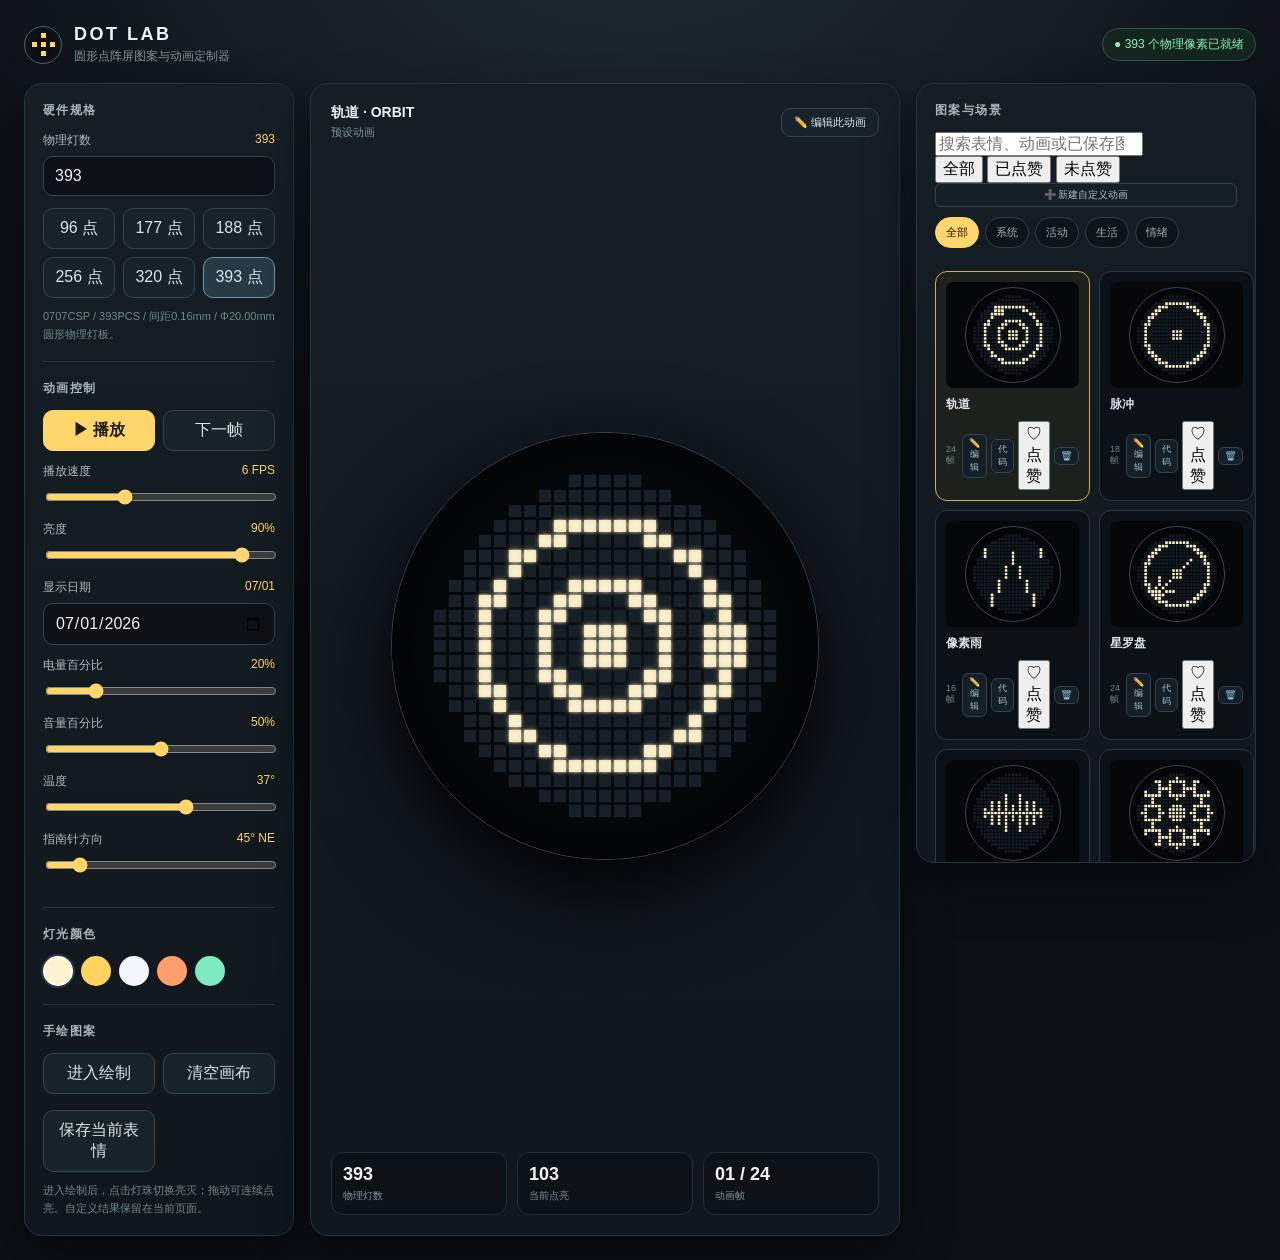
==== commit e42b6492: "新增全量动画编辑系统：支持逐帧修改、删除、保存、另存为及首尾帧自定义循环" ====
--- a/index.html
+++ b/index.html
@@ -12,6 +12,59 @@
 .stage{min-height:720px;padding:20px;display:flex;flex-direction:column}.stage-head{display:flex;align-items:center;justify-content:space-between}.stage-head strong{font-size:14px}.stage-head span{font-size:11px;color:var(--muted)}.screen-wrap{flex:1;display:grid;place-items:center;position:relative;min-height:520px}.halo{position:absolute;width:min(72%,540px);aspect-ratio:1;border-radius:50%;background:radial-gradient(circle,#ffd66b13 0,#ffd66b05 42%,transparent 70%);filter:blur(12px)}canvas{position:relative;width:min(78%,590px);aspect-ratio:1;border-radius:50%;background:#050709;border:1px solid #3b474e;box-shadow:0 32px 90px #000, inset 0 0 65px #000;cursor:crosshair}.metrics{display:grid;grid-template-columns:repeat(3,1fr);gap:10px}.metric{background:#0c1216;border:1px solid #223039;border-radius:12px;padding:11px}.metric b{display:block;font-size:18px}.metric span{font-size:10px;color:var(--muted)}
 .library{padding:18px;max-height:780px;overflow:auto}.tabs{display:flex;gap:6px;margin-bottom:13px;position:sticky;top:-18px;padding:10px 0;background:#141d23;z-index:2}.tab{font-size:11px;padding:7px 10px;border:1px solid #2f3e48;border-radius:999px;background:#0d1418;color:#9cacb5;cursor:pointer}.tab.active{color:#171308;background:var(--accent);border-color:var(--accent)}.preset-grid{display:grid;grid-template-columns:1fr 1fr;gap:9px}.preset{background:#0b1115;border:1px solid #293842;border-radius:12px;padding:10px;text-align:left;color:#dce5e9;cursor:pointer}.preset:hover,.preset.active{border-color:#d3ae4c;background:#1d211d}.preset-preview{height:106px;border-radius:8px;background:#050708;display:grid;place-items:center;margin-bottom:8px;color:var(--accent);font-size:21px;letter-spacing:.05em}.preset b{font-size:12px;display:block}.preset small{font-size:9px;color:#738691}.preset-foot{display:flex;align-items:center;justify-content:space-between;gap:6px;margin-top:8px}.copy-code{border:1px solid #3b4c57;background:#162129;color:#b9c7ce;border-radius:7px;padding:4px 7px;font-size:9px;cursor:pointer}.copy-code:hover{border-color:var(--accent);color:var(--accent)}.footer-note{margin-top:14px;padding:11px;border-radius:10px;background:#0b1216;color:#70828d;font-size:10px;line-height:1.6}
 @media(max-width:1050px){.layout{grid-template-columns:240px 1fr}.library{grid-column:1/-1;max-height:none}.preset-grid{grid-template-columns:repeat(4,1fr)}}@media(max-width:720px){.shell{padding:12px}.layout{grid-template-columns:1fr}.stage{min-height:560px;order:-1}.screen-wrap{min-height:380px}.preset-grid{grid-template-columns:1fr 1fr}.status{display:none}}
+
+/* Animation Editor Modal */
+.modal-backdrop{position:fixed;inset:0;background:rgba(4,7,10,0.85);backdrop-filter:blur(14px);z-index:1000;display:flex;align-items:center;justify-content:center;padding:16px;animation:modalFadeIn .2s ease-out}
+@keyframes modalFadeIn{from{opacity:0;transform:scale(0.98)}to{opacity:1;transform:scale(1)}}
+.modal-window{background:linear-gradient(180deg,#141c22,#0d1318);border:1px solid #2b3b46;border-radius:18px;box-shadow:0 28px 70px rgba(0,0,0,0.85);width:min(960px,96vw);max-height:92vh;display:flex;flex-direction:column;overflow:hidden;color:var(--text)}
+.modal-header{display:flex;align-items:center;justify-content:space-between;padding:14px 20px;border-bottom:1px solid #1e2c36;background:#10171d}
+.modal-title-group{display:flex;align-items:center;gap:10px}
+.modal-title-group h3{margin:0;font-size:15px;letter-spacing:.05em}
+.modal-badge{font-size:10px;padding:3px 8px;border-radius:999px;background:#1b2830;border:1px solid #334653;color:#8da4b3}
+.modal-badge.edited{background:#2b2512;border-color:#ffd66b66;color:var(--accent)}
+.modal-badge.custom{background:#142a22;border-color:#86f0c066;color:var(--accent2)}
+.modal-close-btn{background:transparent;border:none;color:#81929e;font-size:18px;cursor:pointer;padding:4px 8px;border-radius:6px;line-height:1}
+.modal-close-btn:hover{color:#fff;background:#22303a}
+.modal-body{display:grid;grid-template-columns:400px 1fr;gap:18px;padding:18px 20px;overflow-y:auto;flex:1}
+@media(max-width:860px){.modal-body{grid-template-columns:1fr}}
+.ed-canvas-col{display:flex;flex-direction:column;align-items:center}
+.ed-canvas-wrap{position:relative;width:100%;max-width:370px;aspect-ratio:1;display:grid;place-items:center}
+#edMatrixCanvas{width:100%;height:100%;border-radius:50%;background:#040709;border:1px solid #32424d;box-shadow:0 16px 40px #000,inset 0 0 35px #000;cursor:crosshair}
+.ed-frame-overlay{position:absolute;bottom:12px;background:rgba(8,14,18,0.88);border:1px solid #2b3a45;border-radius:999px;padding:4px 12px;font-size:11px;color:var(--accent);pointer-events:none}
+.ed-paint-tools{display:grid;grid-template-columns:repeat(4,1fr);gap:6px;width:100%;max-width:370px;margin-top:10px}
+.btn-sm{padding:6px 9px;font-size:11px}
+.btn-xs{padding:4px 7px;font-size:10px;border-radius:6px;border:1px solid #32434e;background:#141f27;color:#b0c0cb;cursor:pointer}
+.btn-xs:hover{border-color:#5c7280;color:#fff}
+.ed-ctrl-col{display:flex;flex-direction:column;gap:13px}
+.ed-section{background:#0d1419;border:1px solid #1f2c35;border-radius:12px;padding:12px 14px}
+.ed-section h4{margin:0 0 10px;font-size:11px;letter-spacing:.1em;text-transform:uppercase;color:#8da2b0}
+.ed-row{display:flex;gap:10px;align-items:flex-end}
+.ed-field{display:flex;flex-direction:column}
+.ed-field label{display:flex;justify-content:space-between;font-size:11px;color:#9cb0bd;margin-bottom:5px}
+.ed-input{width:100%;background:#070c0f;color:#edf3f6;border:1px solid #283742;border-radius:8px;padding:7px 9px;font-size:12px;outline:none}
+.ed-input:focus{border-color:var(--accent)}
+.ed-range-hint{margin-top:8px;font-size:11px;color:var(--accent);background:#172118;border:1px solid #23452b;border-radius:7px;padding:6px 10px}
+.ed-filmstrip{display:flex;gap:8px;overflow-x:auto;padding:8px 4px;margin-top:4px;max-height:120px;border:1px solid #1a252d;border-radius:9px;background:#080d11}
+.ed-filmstrip::-webkit-scrollbar{height:6px}
+.ed-filmstrip::-webkit-scrollbar-thumb{background:#253642;border-radius:3px}
+.ed-film-cell{flex:0 0 52px;display:flex;flex-direction:column;align-items:center;gap:4px;padding:5px 3px;border-radius:8px;border:1px solid #22323e;background:#0f161c;cursor:pointer;position:relative;transition:.15s}
+.ed-film-cell:hover{border-color:#4b6272;background:#17222b}
+.ed-film-cell.active{border-color:var(--accent);background:#242214;box-shadow:0 0 8px rgba(255,214,107,0.25)}
+.ed-film-cell.in-range{border-top-color:var(--accent2);border-top-width:2px}
+.ed-film-cell canvas{width:42px;height:42px;border-radius:50%;background:#030507;border:1px solid #283742;box-shadow:none}
+.ed-film-cell span{font-size:9px;color:#7b8e9b}
+.ed-film-cell .film-tag{position:absolute;top:-4px;right:-4px;font-size:8px;padding:1px 4px;border-radius:4px;font-weight:700;line-height:1.2}
+.ed-film-cell .film-tag.start{background:var(--accent2);color:#0c1a14}
+.ed-film-cell .film-tag.end{background:var(--accent);color:#1e1808}
+.modal-footer{display:flex;justify-content:space-between;align-items:center;padding:12px 20px;border-top:1px solid #1e2c36;background:#10171d}
+.preset-actions{display:flex;gap:4px;align-items:center}
+.preset-action-btn{border:1px solid #33444f;background:#141f27;color:#b0c0cb;border-radius:6px;padding:3px 6px;font-size:9px;cursor:pointer;transition:.15s}
+.preset-action-btn:hover{border-color:var(--accent);color:#fff}
+.preset-action-btn.del:hover{border-color:#ff6b81;color:#ff8595;background:#2a1619}
+.preset-badge{font-size:8px;padding:1px 5px;border-radius:4px;margin-left:4px;vertical-align:middle}
+.preset-badge.edited{background:#2d2611;color:var(--accent);border:1px solid #ffd66b55}
+.preset-badge.custom{background:#132a20;color:var(--accent2);border:1px solid #86f0c055}
+
 </style>
 </head>
 <body>
@@ -25,13 +78,115 @@
    <div class="section"><h2>手绘图案</h2><div class="btnrow"><button class="btn" id="custom">进入绘制</button><button class="btn" id="clear">清空画布</button></div><p class="hint">进入绘制后，点击灯珠切换亮灭；拖动可连续点亮。自定义结果保留在当前页面。</p></div>
   </aside>
   <main class="panel stage">
-   <div class="stage-head"><strong id="patternName">轨道 · ORBIT</strong><span id="modeText">预设动画</span></div>
+   <div class="stage-head"><div style="display:flex;flex-direction:column;gap:3px"><strong id="patternName">轨道 · ORBIT</strong><span id="modeText">预设动画</span></div><button class="btn btn-sm" id="editCurrentAnimBtn" style="padding:6px 12px;font-size:11px;display:flex;align-items:center;gap:4px">✏️ 编辑此动画</button></div>
    <div class="screen-wrap"><div class="halo"></div><canvas id="matrix" width="760" height="760"></canvas></div>
    <div class="metrics"><div class="metric"><b id="totalMetric">393</b><span>物理灯数</span></div><div class="metric"><b id="litMetric">0</b><span>当前点亮</span></div><div class="metric"><b id="frameMetric">01 / 24</b><span>动画帧</span></div></div>
   </main>
   <aside class="panel library"><h2>图案与场景</h2><div class="tabs"><button class="tab active" data-filter="all">全部</button><button class="tab" data-filter="system">系统</button><button class="tab" data-filter="activity">活动</button><button class="tab" data-filter="life">生活</button><button class="tab" data-filter="emotion">情绪</button></div><div class="preset-grid" id="presets"></div><div class="footer-note">393灯 · 0707CSP (间距0.16mm / Φ20.00mm) · 23×23高密圆形点阵 · 时间：上方小时、下方分钟；日期：上方月份、下方日期。</div><details class="footer-note" style="margin-top:10px;cursor:pointer"><summary style="font-weight:600;color:var(--accent);margin-bottom:8px">📋 对比 Nothing 手机 Glyph 体系与分类说明</summary><div style="font-size:10px;line-height:1.7;color:#94a3b8"><div style="margin-bottom:8px"><b>Nothing Phone (Glyph 体系)</b>：采用 5~11 组异形分段导光条（12~33 个控制区），本质为线性段码灯，主要承担粗粒度进度、铃声节拍与闪烁通知。</div><div style="margin-bottom:8px"><b>DOT LAB (393颗 CSP 点阵屏)</b>：采用 23×23 二维紧密微矩阵（Φ20.00mm），拥有真实 2D 图形与字符显示能力。</div><div style="margin-bottom:6px"><b>五大核心分类规划：</b></div><ul style="padding-left:16px;margin:4px 0 8px"><li><b>系统状态 (System)</b>：高精度数字电量(如 20%)、时间双排显示、日期与星期、温度指示、指南针航向罗盘、音量格阵、WiFi/蓝牙/安全锁等。</li><li><b>实时活动 (Activity)</b>：对标 Glyph Progress & Timer，提供时砂沙漏、三排进度条、要事震颤通知、旋转刻度盘、空间门加载等。</li><li><b>生活环境 (Life)</b>：动态五类气象(晴/云/雨/雪/雷暴)、步进与跑步运动小人、健身杠铃、8款灵动萌宠伴侣、酒瓶聚会互动等。</li><li><b>灵动情绪 (Emotion)</b>：全眼神眼动库(扫视/眨眼/星光/困倦/警觉/灵动瞳孔)、16态经典情绪面孔、心跳回响与点赞/OK手势。</li><li><b>个性创作 (Custom)</b>：393点物理网格自由手绘，支持本地表情库存储、点赞与一键导出驱动代码。</li></ul></div></details></aside>
  </div>
 </div>
+
+<div id="animEditorModal" class="modal-backdrop" style="display:none">
+ <div class="modal-window">
+  <div class="modal-header">
+   <div class="modal-title-group">
+    <h3 id="edModalTitle">🎬 动画与帧编辑器</h3>
+    <span id="edBadge" class="modal-badge">官方预设模板</span>
+   </div>
+   <button class="modal-close-btn" id="edCloseBtn" title="关闭 (Esc)">✕</button>
+  </div>
+  <div class="modal-body">
+   <div class="ed-canvas-col">
+    <div class="ed-canvas-wrap">
+     <canvas id="edMatrixCanvas" width="460" height="460"></canvas>
+     <div class="ed-frame-overlay"><span id="edCurFrameTag">第 01 帧 / 共 24 帧</span></div>
+    </div>
+    <div class="ed-paint-tools">
+     <button class="btn btn-sm" id="edToolClear" title="清空本帧所有灯">🧹 清空</button>
+     <button class="btn btn-sm" id="edToolInvert" title="反选本帧亮灭">⬛ 反选</button>
+     <button class="btn btn-sm" id="edToolCopyPrev" title="复制上一帧点阵">📋 拷上帧</button>
+     <button class="btn btn-sm" id="edToolResetOrig" title="还原为系统预设原始帧">↺ 还原</button>
+    </div>
+    <p class="hint" style="text-align:center;margin:8px 0 0">💡 点击或按住拖动灯珠切换亮灭；可随时微调像素</p>
+   </div>
+   <div class="ed-ctrl-col">
+    <div class="ed-section">
+     <h4>基本信息</h4>
+     <div class="ed-row">
+      <div class="ed-field" style="flex:1">
+       <label>动画名称</label>
+       <input id="edInputName" type="text" class="ed-input" maxlength="28" placeholder="例如：心跳 · HEARTBEAT">
+      </div>
+      <div class="ed-field" style="width:65px">
+       <label>图标</label>
+       <input id="edInputIcon" type="text" class="ed-input" style="text-align:center" maxlength="4" placeholder="✨">
+      </div>
+     </div>
+     <div class="ed-row" style="margin-top:8px">
+      <div class="ed-field" style="flex:1">
+       <label>所属分类</label>
+       <select id="edSelectCat" class="ed-input">
+        <option value="system">系统 (System)</option>
+        <option value="activity">活动 (Activity)</option>
+        <option value="life">生活 (Life)</option>
+        <option value="emotion">情绪 (Emotion)</option>
+       </select>
+      </div>
+      <div class="ed-field" style="width:115px">
+       <label>播放帧率: <output id="edFpsVal">6 FPS</output></label>
+       <input id="edInputFps" type="range" min="1" max="24" value="6" style="margin-top:6px;accent-color:var(--accent)">
+      </div>
+     </div>
+    </div>
+    <div class="ed-section">
+     <h4>首尾帧设置 (播放循环区间)</h4>
+     <div class="ed-row">
+      <div class="ed-field" style="flex:1">
+       <label>首帧 (Start Frame)</label>
+       <input id="edInputStartF" type="number" min="1" max="24" value="1" class="ed-input">
+      </div>
+      <div class="ed-field" style="flex:1">
+       <label>尾帧 (End Frame)</label>
+       <input id="edInputEndF" type="number" min="1" max="24" value="24" class="ed-input">
+      </div>
+      <div class="ed-field" style="flex:1">
+       <label>总帧数 (Total)</label>
+       <input id="edInputTotalF" type="number" min="1" max="64" value="24" class="ed-input">
+      </div>
+     </div>
+     <div class="ed-range-hint" id="edRangeSummary">当前循环区间：第 1 帧 ~ 第 24 帧 (共 24 帧)</div>
+     <div style="display:flex;gap:8px;margin-top:8px">
+      <button class="btn btn-sm primary" id="edPlayToggle">▶ 预览首尾帧循环</button>
+      <button class="btn btn-sm" id="edResetRange">重置为全帧区间</button>
+     </div>
+    </div>
+    <div class="ed-section" style="flex:1;display:flex;flex-direction:column;min-height:0">
+     <div style="display:flex;justify-content:space-between;align-items:center;margin-bottom:6px">
+      <h4>帧序列胶卷 (点击选择当前编辑帧)</h4>
+      <div style="display:flex;gap:5px">
+       <button class="btn btn-xs" id="edAddBlankFrame" title="在当前帧后添加空白帧">➕ 加空帧</button>
+       <button class="btn btn-xs" id="edDupCurrentFrame" title="复制并插入当前帧">📄 复制帧</button>
+       <button class="btn btn-xs" id="edDelCurrentFrame" style="color:#ff8595" title="删除当前帧">🗑️ 删本帧</button>
+      </div>
+     </div>
+     <div class="ed-filmstrip" id="edFilmstrip"></div>
+    </div>
+   </div>
+  </div>
+  <div class="modal-footer">
+   <div style="display:flex;gap:8px">
+    <button class="btn" id="edBtnDeleteAnim" style="color:#ff8595;border-color:#5a2b33">🗑️ 删除此动画</button>
+    <button class="btn" id="edBtnResetAnim" style="display:none">↺ 恢复官方默认</button>
+   </div>
+   <div style="display:flex;gap:8px">
+    <button class="btn" id="edBtnCancel">取消</button>
+    <button class="btn" id="edBtnSaveAsNew">📥 另存为新动画</button>
+    <button class="btn primary" id="edBtnSave">💾 保存修改</button>
+   </div>
+  </div>
+ </div>
+</div>
+
 <script>
 const $=s=>document.querySelector(s), canvas=$('#matrix'),ctx=canvas.getContext('2d');
 const state={count:393,points:[],pitch:.087,pattern:0,phase:0,playing:false,fps:6,color:'#fff3cf',brightness:.9,custom:false,customOn:new Set(),drag:false,last:0};let batteryLevel=20,volumeLevel=50,temperatureLevel=37,compassBearing=45,selectedDate='2026-07-01';
@@ -1085,38 +1240,1213 @@
 }
 
 function refinedOptions(){return {date:selectedDate,battery:batteryLevel,temperature:temperatureLevel,volume:volumeLevel,bearing:compassBearing}}
-function activeSet(){if(state.custom)return state.customOn;const p=patterns[state.pattern],grid=refinedFrame(p.name.split(' · ')[1],state.phase%p.frames,refinedOptions()),lit=new Set();state.points.forEach((v,i)=>{if(grid.has(Math.round(v.y*11.5+11)*23+Math.round(v.x*11.5+11)))lit.add(i)});return lit}
-function draw(){let W=canvas.width,cx=W/2,scale=W*.405,active=activeSet(),cell=Math.max(5,state.pitch*scale*.82);
- ctx.clearRect(0,0,W,W);let bg=ctx.createRadialGradient(cx,cx,20,cx,cx,W/2);bg.addColorStop(0,'#0c1114');bg.addColorStop(1,'#030506');ctx.fillStyle=bg;ctx.fillRect(0,0,W,W);
- state.points.forEach((p,i)=>{let x=cx+p.x*scale,y=cx+p.y*scale,on=active.has(i);ctx.shadowColor=on?state.color:'transparent';ctx.shadowBlur=on?9*state.brightness:0;ctx.fillStyle=on?hexAlpha(state.color,state.brightness):'#172027';ctx.fillRect(x-cell/2,y-cell/2,cell,cell)});ctx.shadowBlur=0;$('#litMetric').textContent=active.size;let frames=state.custom?1:patterns[state.pattern].frames;$('#frameMetric').textContent=`${String(state.phase%frames+1).padStart(2,'0')} / ${frames}`}
-function hexAlpha(hex,a){let n=parseInt(hex.slice(1),16),r=n>>16,g=n>>8&255,b=n&255;return`rgba(${r},${g},${b},${a})`}
-function selectPattern(i){state.pattern=i;state.phase=0;state.custom=false;$('#patternName').textContent=patterns[i].name;$('#modeText').textContent='预设动画';$('#custom').classList.remove('active');document.querySelectorAll('.preset').forEach((b,j)=>b.classList.toggle('active',+b.dataset.pattern===i));draw()}
-function animationCode(i){const p=patterns[i];return '// '+p.name+' · 393灯高密矩阵版 (0707CSP/393PCS/间距0.16mm/Φ20mm)\n'+refinedFrame.toString()+'\nconst options='+JSON.stringify(refinedOptions())+';\nconst animation={name:'+JSON.stringify(p.name)+',frames:'+p.frames+',isLit(x,y,frame){return refinedFrame('+JSON.stringify(p.name.split(' · ')[1])+',frame%this.frames,options).has(Math.round(y*11.5+11)*23+Math.round(x*11.5+11));}};\n// 393灯坐标：23×23圆形矩阵，x=(列-11)/11.5，y=(行-11)/11.5；日期、温度等由 options 设置。';}
-async function copyAnimation(i,button){let code=animationCode(i);try{await navigator.clipboard.writeText(code)}catch(e){let ta=document.createElement('textarea');ta.value=code;ta.style.position='fixed';ta.style.opacity='0';document.body.append(ta);ta.select();document.execCommand('copy');ta.remove()}let old=button.textContent;button.textContent='✓ 已复制';$('#status').textContent=`✓ 已复制「${patterns[i].name.split(' · ')[0]}」动画代码`;setTimeout(()=>{button.textContent=old;$('#status').textContent=`● ${state.count} 个物理像素已就绪`},1800)}
-function preview177(target,p){const c=document.createElement('canvas');c.width=150;c.height=150;c.style.cssText='width:96px;height:96px;display:block;margin:auto;box-shadow:none';target.replaceChildren(c);const cx=c.getContext('2d'),grid=refinedFrame(p.name.split(' · ')[1],(p.name.endsWith('EYES')?6:Math.min(16,p.frames-1)),refinedOptions());cx.fillStyle='#030608';cx.beginPath();cx.arc(75,75,74,0,Math.PI*2);cx.fill();const pts=buildPoints(state.count||393),cell=pts.length===393?4.2:pts.length>200?5:7;pts.forEach(v=>{const gx=Math.round(v.x*11.5+11),y=Math.round(v.y*11.5+11);const on=grid.has(y*23+gx);cx.fillStyle=on?'#fff3cf':'#141d24';const px=75+v.x*64,py=75+v.y*64;cx.fillRect(px-cell/2,py-cell/2,cell,cell)})}
-function renderPresets(filter='all'){let box=$('#presets');box.innerHTML='';patterns.forEach((p,i)=>{if(filter!=='all'&&p.cat!==filter)return;let b=document.createElement('div');b.className='preset'+(i===state.pattern?' active':'');b.innerHTML=`<div class="preset-preview">${p.icon}</div><b>${p.name.split(' · ')[0]}</b><div class="preset-foot"><small>${p.frames} 帧动画</small><button class="copy-code">复制代码</button></div>`;b.dataset.pattern=i;b.onclick=()=>selectPattern(i);b.querySelector('.copy-code').onclick=e=>{e.stopPropagation();copyAnimation(i,e.currentTarget)};box.append(b);preview177(b.querySelector('.preset-preview'),p)})}
-let lastClockHalfSecond=-1;
-function tick(t){let dirty=false;if(state.playing&&t-state.last>1000/state.fps){state.phase++;state.last=t;dirty=true}if(!state.custom&&patterns[state.pattern].name.endsWith(' · CLOCK')){const halfSecond=Math.floor(Date.now()/500);if(halfSecond!==lastClockHalfSecond){lastClockHalfSecond=halfSecond;dirty=true}}else lastClockHalfSecond=-1;if(dirty)draw();requestAnimationFrame(tick)}
-$('#play').onclick=()=>{state.playing=!state.playing;$('#play').textContent=state.playing?'❚❚ 暂停':'▶ 播放';$('#play').classList.toggle('primary',!state.playing)};
-$('#step').onclick=()=>{state.phase++;draw()};$('#count').onchange=e=>rebuild(+e.target.value);document.querySelectorAll('[data-count]').forEach(b=>b.onclick=()=>rebuild(+b.dataset.count));
-$('#speed').oninput=e=>{state.fps=+e.target.value;$('#speedOut').value=state.fps+' FPS'};$('#bright').oninput=e=>{state.brightness=+e.target.value/100;$('#brightOut').value=e.target.value+'%';draw()};$('#displayDate').oninput=e=>{selectedDate=e.target.value||'2026-07-01';let [,m,d]=selectedDate.split('-');$('#dateOut').value=m+'/'+d;state.phase=13;draw()};$('#battery').oninput=e=>{batteryLevel=+e.target.value;$('#batteryOut').value=batteryLevel+'%';state.phase=13;draw()};$('#volume').oninput=e=>{volumeLevel=+e.target.value;$('#volumeOut').value=volumeLevel+'%';state.phase=13;draw()};$('#temperature').oninput=e=>{temperatureLevel=+e.target.value;$('#temperatureOut').value=temperatureLevel+'°';state.phase=13;draw()};$('#bearing').oninput=e=>{compassBearing=+e.target.value;let dirs=['N','NE','E','SE','S','SW','W','NW'];$('#bearingOut').value=compassBearing+'° '+dirs[Math.round(compassBearing/45)%8];state.phase=0;draw()};
-$('#swatches').onclick=e=>{let b=e.target.closest('.swatch');if(!b)return;state.color=b.dataset.color;document.querySelectorAll('.swatch').forEach(x=>x.classList.toggle('active',x===b));draw()};
-$('#custom').onclick=()=>{state.custom=true;state.playing=false;$('#play').textContent='▶ 播放';$('#patternName').textContent='自定义图案 · CUSTOM';$('#modeText').textContent='点击或拖动灯珠';$('#custom').classList.add('active');document.querySelectorAll('.preset').forEach(b=>b.classList.remove('active'));draw()};
-$('#clear').onclick=()=>{state.custom=true;state.customOn.clear();$('#patternName').textContent='自定义图案 · CUSTOM';draw()};
-function pointer(e,drag=false){if(!state.custom)return;let r=canvas.getBoundingClientRect(),x=(e.clientX-r.left)/r.width*canvas.width,y=(e.clientY-r.top)/r.height*canvas.height,c=canvas.width/2,scale=canvas.width*.405;let best=-1,dist=1e9;state.points.forEach((p,i)=>{let d=Math.hypot(c+p.x*scale-x,c+p.y*scale-y);if(d<dist){dist=d;best=i}});if(best>=0&&dist<28){if(drag)state.customOn.add(best);else state.customOn.has(best)?state.customOn.delete(best):state.customOn.add(best);draw()}}
-canvas.onpointerdown=e=>{state.drag=true;pointer(e)};canvas.onpointermove=e=>{if(state.drag)pointer(e,true)};window.onpointerup=()=>state.drag=false;
-document.querySelectorAll('.tab').forEach(t=>t.onclick=()=>{document.querySelectorAll('.tab').forEach(x=>x.classList.toggle('active',x===t));renderPresets(t.dataset.filter)});
-let initialPattern=Math.max(0,patterns.findIndex(p=>location.hash&&p.name.toLowerCase().includes(location.hash.slice(1).toLowerCase())));rebuild(393);renderPresets();selectPattern(initialPattern);state.phase=Math.max(0,+new URLSearchParams(location.search).get('frame')||0);draw();requestAnimationFrame(tick);
-
-/* DOT LAB shared library */
-(()=>{if($('#patternSearch'))return;const K='dotLabR2LocalExpressionsV1',D={liked:{},drawings:[]};let C='all',F='all',Q='';try{Object.assign(D,JSON.parse(localStorage.getItem(K))||{})}catch(e){}const save=()=>localStorage.setItem(K,JSON.stringify(D)),like=k=>!!D.liked[k],ok=(k,n,c)=>(n+' '+c).toLowerCase().includes(Q.toLowerCase())&&(F==='all'||F==='liked'&&like(k)||F==='unliked'&&!like(k)),flip=k=>{D.liked[k]=!like(k);save();renderPresets(C)};let z=document.createElement('style');z.textContent='.library-tools{display:grid;gap:8px;margin:0 0 12px}.search-input{width:100%;background:#0b1115;color:#edf3f6;border:1px solid #33434e;border-radius:9px;padding:8px 10px;font-size:12px}.like-filters{display:grid;grid-template-columns:repeat(3,1fr);gap:5px}.like-filter,.like-btn{border:1px solid #3b4c57;background:#162129;color:#b9c7ce;border-radius:7px;padding:6px 5px;font-size:10px;cursor:pointer}.like-filter.active{background:#273945;border-color:#ffd66b;color:#fff3cf}.like-btn.active{border-color:#ff8ea0;color:#ff9caf;background:#2a1820}.saved-badge{color:#86f0c0;font-size:9px}';document.head.append(z);$('.tabs').insertAdjacentHTML('beforebegin','<div class="library-tools"><input id="patternSearch" class="search-input" type="search" placeholder="搜索表情、动画或已保存图案"><div class="like-filters"><button class="like-filter active" data-f="all">全部</button><button class="like-filter" data-f="liked">已点赞</button><button class="like-filter" data-f="unliked">未点赞</button></div></div>');$('#clear').insertAdjacentHTML('afterend','<button class="btn" id="saveDrawing" style="width:100%;margin-top:8px">保存当前表情</button>');
-const pick=s=>{rebuild(s.count||393);state.custom=true;state.customOn=new Set(s.pixels||[]);state.playing=false;$('#patternName').textContent=s.name+' · SAVED';$('#modeText').textContent='已保存的手绘表情';draw()},btn=(on)=>'<button class="like-btn '+(on?'active':'')+'">'+(on?'♥ 已点赞':'♡ 点赞')+'</button>';
-renderPresets=function(f=C){C=f;let box=$('#presets');box.innerHTML='';D.drawings.forEach(s=>{let k='saved:'+s.id;if((C!=='all'&&C!=='emotion')||!ok(k,s.name,'emotion'))return;let b=document.createElement('div');b.className='preset';b.innerHTML='<div class="preset-preview">✦</div><b>'+s.name+'</b><span class="saved-badge">已保存手绘表情</span><div class="preset-foot"><small>'+(s.count||393)+' 灯 · 静态图案</small>'+btn(like(k))+'</div>';b.onclick=()=>pick(s);b.querySelector('.like-btn').onclick=e=>{e.stopPropagation();flip(k)};box.append(b)});patterns.forEach((p,i)=>{let k='preset:'+p.name;if((C!=='all'&&p.cat!==C)||!ok(k,p.name,p.cat))return;let b=document.createElement('div');b.className='preset'+(!state.custom&&i===state.pattern?' active':'');b.innerHTML='<div class="preset-preview">'+p.icon+'</div><b>'+p.name.split(' · ')[0]+'</b><div class="preset-foot"><small>'+p.frames+' 帧动画</small><button class="copy-code">复制代码</button></div>'+btn(like(k));b.onclick=()=>selectPattern(i);b.querySelector('.copy-code').onclick=e=>{e.stopPropagation();copyAnimation(i,e.currentTarget)};b.querySelector('.like-btn').onclick=e=>{e.stopPropagation();flip(k)};box.append(b);preview177(b.querySelector('.preset-preview'),p)});if(!box.children.length)box.innerHTML='<div class="footer-note">没有匹配的表情或动画。</div>'};
-$('#patternSearch').oninput=e=>{Q=e.target.value.trim();renderPresets(C)};document.querySelectorAll('[data-f]').forEach(b=>b.onclick=()=>{F=b.dataset.f;document.querySelectorAll('[data-f]').forEach(x=>x.classList.toggle('active',x===b));renderPresets(C)});$('#saveDrawing').onclick=()=>{if(!state.custom||!state.customOn.size){$('#status').textContent='请先进入绘制并点亮至少一颗灯珠';return}let n=(prompt('为这个手绘表情命名','我的表情')||'').trim();if(!n)return;D.drawings.unshift({id:Date.now().toString(36),name:n.slice(0,24),pixels:[...state.customOn],count:state.count});save();renderPresets(C);$('#status').textContent='✓ 已保存「'+n.slice(0,24)+'」'};renderPresets()})();
-
-
-/* DOT LAB pagination */
-(()=>{if($('#pageControls'))return;let pg=0;const css=document.createElement('style');css.textContent='#pageControls{display:flex;align-items:center;justify-content:space-between;gap:7px;margin-top:12px;color:#81929e;font-size:11px}#pageControls button{border:1px solid #3b4c57;background:#162129;color:#dce5ea;border-radius:7px;padding:6px 9px;cursor:pointer}#pageControls button:disabled{opacity:.35;cursor:default}';document.head.append(css);$('#presets').insertAdjacentHTML('afterend','<div id="pageControls"></div>');const prior=renderPresets;const paint=()=>{const cards=[...$('#presets').querySelectorAll('.preset')],total=Math.ceil(cards.length/10);if(!total){$('#pageControls').innerHTML='';return}pg=Math.min(pg,total-1);cards.forEach((card,i)=>card.hidden=Math.floor(i/10)!==pg);const nav=$('#pageControls');nav.innerHTML='<button '+(pg===0?'disabled':'')+' data-page="prev">上一页</button><span>'+ (pg+1)+' / '+total+' 页 · 共 '+cards.length+' 个</span><button '+(pg===total-1?'disabled':'')+' data-page="next">下一页</button>';nav.querySelector('[data-page="prev"]').onclick=()=>{if(pg){pg--;paint()}};nav.querySelector('[data-page="next"]').onclick=()=>{if(pg<total-1){pg++;paint()}}};renderPresets=function(...args){pg=0;prior.apply(this,args);paint()};renderPresets()})();
+
+/* ============================================================
+   DOT LAB: ANIMATION STORAGE, OVERRIDES & CUSTOM ANIMATIONS
+   ============================================================ */
+const ANIM_STORAGE_KEY = 'dotLabAnimCustomV2';
+let animStorage = { deleted: {}, overrides: {}, customList: [] };
+try {
+  const saved = JSON.parse(localStorage.getItem(ANIM_STORAGE_KEY));
+  if (saved && typeof saved === 'object') {
+    animStorage.deleted = saved.deleted || {};
+    animStorage.overrides = saved.overrides || {};
+    animStorage.customList = Array.isArray(saved.customList) ? saved.customList : [];
+  }
+} catch (e) {
+  console.warn('Failed to parse animStorage', e);
+}
+const saveAnimStorage = () => {
+  try {
+    localStorage.setItem(ANIM_STORAGE_KEY, JSON.stringify(animStorage));
+  } catch (e) {
+    console.warn('Failed to save animStorage', e);
+  }
+};
+
+function getEffectivePatterns() {
+  const list = [];
+  // 1. Base built-in patterns
+  patterns.forEach(p => {
+    const origName = p.originalName || p.name;
+    if (animStorage.deleted[origName]) return;
+    const over = animStorage.overrides[origName];
+    if (over) {
+      list.push(Object.assign({}, p, over, {
+        isOverridden: true,
+        originalName: origName,
+        frames: over.frames || p.frames,
+        startFrame: (over.startFrame !== undefined) ? over.startFrame : 0,
+        endFrame: (over.endFrame !== undefined) ? over.endFrame : ((over.frames || p.frames) - 1),
+        fps: over.fps || p.fps || 6
+      }));
+    } else {
+      list.push(Object.assign({}, p, {
+        originalName: origName,
+        startFrame: 0,
+        endFrame: p.frames - 1,
+        fps: p.fps || 6
+      }));
+    }
+  });
+  // 2. Custom created animations
+  animStorage.customList.forEach(c => {
+    list.push(Object.assign({}, c, {
+      isCustom: true,
+      originalName: c.name,
+      startFrame: (c.startFrame !== undefined) ? c.startFrame : 0,
+      endFrame: (c.endFrame !== undefined) ? c.endFrame : (c.frames - 1),
+      fps: c.fps || 6,
+      fn: () => false
+    }));
+  });
+  return list;
+}
+
+let currentPatterns = getEffectivePatterns();
+function getActivePattern() {
+  if (!currentPatterns.length) currentPatterns = getEffectivePatterns();
+  return currentPatterns[state.pattern] || currentPatterns[0] || patterns[0];
+}
+
+function showToast(msg) {
+  $('#status').textContent = msg;
+  clearTimeout(showToast._timer);
+  showToast._timer = setTimeout(() => {
+    $('#status').textContent = `● ${state.count} 个物理像素已就绪`;
+  }, 2400);
+}
+
+function activeSet() {
+  if (state.custom) return state.customOn;
+  const p = getActivePattern();
+  if (!p) return new Set();
+  
+  const total = p.frames || 1;
+  const startF = Math.max(0, Math.min(total - 1, (p.startFrame !== undefined) ? p.startFrame : 0));
+  const endF = Math.max(startF, Math.min(total - 1, (p.endFrame !== undefined) ? p.endFrame : total - 1));
+  const span = Math.max(1, endF - startF + 1);
+  const curF = startF + (state.phase % span);
+  
+  let grid;
+  if (p.framesData && p.framesData[curF]) {
+    grid = new Set(p.framesData[curF]);
+  } else {
+    const kind = (p.originalName || p.name).split(' · ')[1] || p.name;
+    grid = refinedFrame(kind, curF, refinedOptions());
+  }
+  
+  const lit = new Set();
+  state.points.forEach((v, i) => {
+    if (grid.has(Math.round(v.y * 11.5 + 11) * 23 + Math.round(v.x * 11.5 + 11))) lit.add(i);
+  });
+  return lit;
+}
+
+function draw() {
+  let W = canvas.width, cx = W / 2, scale = W * .405, active = activeSet(), cell = Math.max(5, state.pitch * scale * .82);
+  ctx.clearRect(0, 0, W, W);
+  let bg = ctx.createRadialGradient(cx, cx, 20, cx, cx, W / 2);
+  bg.addColorStop(0, '#0c1114');
+  bg.addColorStop(1, '#030506');
+  ctx.fillStyle = bg;
+  ctx.fillRect(0, 0, W, W);
+  state.points.forEach((p, i) => {
+    let x = cx + p.x * scale, y = cx + p.y * scale, on = active.has(i);
+    ctx.shadowColor = on ? state.color : 'transparent';
+    ctx.shadowBlur = on ? 9 * state.brightness : 0;
+    ctx.fillStyle = on ? hexAlpha(state.color, state.brightness) : '#172027';
+    ctx.fillRect(x - cell / 2, y - cell / 2, cell, cell);
+  });
+  ctx.shadowBlur = 0;
+  $('#litMetric').textContent = active.size;
+  
+  const p = getActivePattern();
+  if (state.custom) {
+    $('#frameMetric').textContent = '01 / 01';
+  } else if (p) {
+    const total = p.frames || 1;
+    const startF = Math.max(0, Math.min(total - 1, (p.startFrame !== undefined) ? p.startFrame : 0));
+    const endF = Math.max(startF, Math.min(total - 1, (p.endFrame !== undefined) ? p.endFrame : total - 1));
+    const span = Math.max(1, endF - startF + 1);
+    const curF = startF + (state.phase % span);
+    const rangeTag = (startF > 0 || endF < total - 1) ? ` (首尾:${startF + 1}~${endF + 1})` : '';
+    $('#frameMetric').textContent = `${String(curF + 1).padStart(2, '0')} / ${total}${rangeTag}`;
+  }
+}
+
+function hexAlpha(hex, a) {
+  let n = parseInt(hex.slice(1), 16), r = n >> 16, g = n >> 8 & 255, b = n & 255;
+  return `rgba(${r},${g},${b},${a})`;
+}
+
+function selectPattern(i) {
+  currentPatterns = getEffectivePatterns();
+  state.pattern = Math.max(0, Math.min(currentPatterns.length - 1, i));
+  state.phase = 0;
+  state.custom = false;
+  const p = getActivePattern();
+  if (p) {
+    $('#patternName').textContent = p.name;
+    $('#modeText').textContent = p.isCustom ? '自定义动画' : p.isOverridden ? '已修改动画' : '预设动画';
+  }
+  $('#custom').classList.remove('active');
+  document.querySelectorAll('.preset').forEach((b, j) => b.classList.toggle('active', +b.dataset.pattern === state.pattern));
+  draw();
+}
+
+function animationCode(i) {
+  currentPatterns = getEffectivePatterns();
+  const p = currentPatterns[i] || patterns[i];
+  if (p && p.framesData && Object.keys(p.framesData).length > 0) {
+    return '// ' + p.name + ' · 393灯高密矩阵版 (已自定义修改)\n' +
+      'const animation = {\n' +
+      '  name: ' + JSON.stringify(p.name) + ',\n' +
+      '  frames: ' + p.frames + ',\n' +
+      '  startFrame: ' + (p.startFrame || 0) + ',\n' +
+      '  endFrame: ' + (p.endFrame !== undefined ? p.endFrame : p.frames - 1) + ',\n' +
+      '  fps: ' + (p.fps || 6) + ',\n' +
+      '  framesData: ' + JSON.stringify(p.framesData) + ',\n' +
+      '  isLit(x, y, frame) {\n' +
+      '    const s = this.startFrame || 0, e = this.endFrame ?? (this.frames - 1);\n' +
+      '    const f = s + (frame % (e - s + 1));\n' +
+      '    const list = this.framesData[f] || [];\n' +
+      '    const id = Math.round(y * 11.5 + 11) * 23 + Math.round(x * 11.5 + 11);\n' +
+      '    return list.includes(id);\n' +
+      '  }\n' +
+      '};\n// 393灯坐标：23×23圆形矩阵，x=(列-11)/11.5，y=(行-11)/11.5';
+  }
+  return '// ' + p.name + ' · 393灯高密矩阵版 (0707CSP/393PCS/间距0.16mm/Φ20mm)\n' +
+    refinedFrame.toString() + '\nconst options=' + JSON.stringify(refinedOptions()) + ';\n' +
+    'const animation={name:' + JSON.stringify(p.name) + ',frames:' + p.frames +
+    ',startFrame:' + (p.startFrame || 0) + ',endFrame:' + (p.endFrame !== undefined ? p.endFrame : p.frames - 1) +
+    ',isLit(x,y,frame){const s=this.startFrame||0,e=this.endFrame??(this.frames-1);const f=s+(frame%(e-s+1));return refinedFrame(' +
+    JSON.stringify((p.originalName || p.name).split(' · ')[1]) + ',f,options).has(Math.round(y*11.5+11)*23+Math.round(x*11.5+11));}};\n' +
+    '// 393灯坐标：23×23圆形矩阵，x=(列-11)/11.5，y=(行-11)/11.5；日期、温度等由 options 设置。';
+}
+
+async function copyAnimation(i, button) {
+  let code = animationCode(i);
+  try {
+    await navigator.clipboard.writeText(code);
+  } catch (e) {
+    let ta = document.createElement('textarea');
+    ta.value = code;
+    ta.style.position = 'fixed';
+    ta.style.opacity = '0';
+    document.body.append(ta);
+    ta.select();
+    document.execCommand('copy');
+    ta.remove();
+  }
+  let old = button.textContent;
+  button.textContent = '✓ 已复制';
+  currentPatterns = getEffectivePatterns();
+  const name = currentPatterns[i] ? currentPatterns[i].name.split(' · ')[0] : '动画';
+  showToast(`✓ 已复制「${name}」动画代码`);
+  setTimeout(() => { button.textContent = old; }, 1800);
+}
+
+function preview177(target, p) {
+  const c = document.createElement('canvas');
+  c.width = 150;
+  c.height = 150;
+  c.style.cssText = 'width:96px;height:96px;display:block;margin:auto;box-shadow:none';
+  target.replaceChildren(c);
+  const cx = c.getContext('2d');
+  
+  const startF = (p.startFrame !== undefined) ? p.startFrame : 0;
+  const kind = (p.originalName || p.name).split(' · ')[1] || p.name;
+  let frameIdx = startF;
+  if (!p.framesData || !p.framesData[frameIdx]) {
+    frameIdx = p.name.endsWith('EYES') ? 6 : Math.min(16, p.frames - 1);
+  }
+  
+  let grid;
+  if (p.framesData && p.framesData[frameIdx]) {
+    grid = new Set(p.framesData[frameIdx]);
+  } else {
+    grid = refinedFrame(kind, frameIdx, refinedOptions());
+  }
+  
+  cx.fillStyle = '#030608';
+  cx.beginPath();
+  cx.arc(75, 75, 74, 0, Math.PI * 2);
+  cx.fill();
+  const pts = buildPoints(state.count || 393), cell = pts.length === 393 ? 4.2 : pts.length > 200 ? 5 : 7;
+  pts.forEach(v => {
+    const gx = Math.round(v.x * 11.5 + 11), y = Math.round(v.y * 11.5 + 11);
+    const on = grid.has(y * 23 + gx);
+    cx.fillStyle = on ? '#fff3cf' : '#141d24';
+    const px = 75 + v.x * 64, py = 75 + v.y * 64;
+    cx.fillRect(px - cell / 2, py - cell / 2, cell, cell);
+  });
+}
+
+function renderPresets(filter = 'all') {
+  let box = $('#presets');
+  box.innerHTML = '';
+  currentPatterns = getEffectivePatterns();
+  currentPatterns.forEach((p, i) => {
+    if (filter !== 'all' && p.cat !== filter) return;
+    let b = document.createElement('div');
+    b.className = 'preset' + (i === state.pattern ? ' active' : '');
+    b.innerHTML = `<div class="preset-preview">${p.icon}</div><b>${p.name.split(' · ')[0]}</b><div class="preset-foot"><small>${p.frames} 帧动画</small><button class="copy-code">复制代码</button></div>`;
+    b.dataset.pattern = i;
+    b.onclick = () => selectPattern(i);
+    b.querySelector('.copy-code').onclick = e => { e.stopPropagation(); copyAnimation(i, e.currentTarget); };
+    box.append(b);
+    preview177(b.querySelector('.preset-preview'), p);
+  });
+}
+
+let lastClockHalfSecond = -1;
+function tick(t) {
+  let dirty = false;
+  const p = getActivePattern();
+  const curFps = (!state.custom && p && p.fps) ? p.fps : state.fps;
+  if (state.playing && t - state.last > 1000 / curFps) {
+    state.phase++;
+    state.last = t;
+    dirty = true;
+  }
+  if (!state.custom && p && p.name.endsWith(' · CLOCK')) {
+    const halfSecond = Math.floor(Date.now() / 500);
+    if (halfSecond !== lastClockHalfSecond) {
+      lastClockHalfSecond = halfSecond;
+      dirty = true;
+    }
+  } else lastClockHalfSecond = -1;
+  if (dirty) draw();
+  requestAnimationFrame(tick);
+}
+
+$('#play').onclick = () => {
+  state.playing = !state.playing;
+  $('#play').textContent = state.playing ? '❚❚ 暂停' : '▶ 播放';
+  $('#play').classList.toggle('primary', !state.playing);
+};
+$('#step').onclick = () => { state.phase++; draw(); };
+$('#count').onchange = e => rebuild(+e.target.value);
+document.querySelectorAll('[data-count]').forEach(b => b.onclick = () => rebuild(+b.dataset.count));
+
+$('#speed').oninput = e => {
+  state.fps = +e.target.value;
+  $('#speedOut').value = state.fps + ' FPS';
+};
+$('#bright').oninput = e => {
+  state.brightness = +e.target.value / 100;
+  $('#brightOut').value = e.target.value + '%';
+  draw();
+};
+$('#displayDate').oninput = e => {
+  selectedDate = e.target.value || '2026-07-01';
+  let [, m, d] = selectedDate.split('-');
+  $('#dateOut').value = m + '/' + d;
+  state.phase = 13;
+  draw();
+};
+$('#battery').oninput = e => {
+  batteryLevel = +e.target.value;
+  $('#batteryOut').value = batteryLevel + '%';
+  state.phase = 13;
+  draw();
+};
+$('#volume').oninput = e => {
+  volumeLevel = +e.target.value;
+  $('#volumeOut').value = volumeLevel + '%';
+  state.phase = 13;
+  draw();
+};
+$('#temperature').oninput = e => {
+  temperatureLevel = +e.target.value;
+  $('#temperatureOut').value = temperatureLevel + '°';
+  state.phase = 13;
+  draw();
+};
+$('#bearing').oninput = e => {
+  compassBearing = +e.target.value;
+  let dirs = ['N', 'NE', 'E', 'SE', 'S', 'SW', 'W', 'NW'];
+  $('#bearingOut').value = compassBearing + '° ' + dirs[Math.round(compassBearing / 45) % 8];
+  state.phase = 0;
+  draw();
+};
+
+$('#swatches').onclick = e => {
+  let b = e.target.closest('.swatch');
+  if (!b) return;
+  state.color = b.dataset.color;
+  document.querySelectorAll('.swatch').forEach(x => x.classList.toggle('active', x === b));
+  draw();
+};
+
+$('#custom').onclick = () => {
+  state.custom = true;
+  state.playing = false;
+  $('#play').textContent = '▶ 播放';
+  $('#patternName').textContent = '自定义图案 · CUSTOM';
+  $('#modeText').textContent = '点击或拖动灯珠';
+  $('#custom').classList.add('active');
+  document.querySelectorAll('.preset').forEach(b => b.classList.remove('active'));
+  draw();
+};
+$('#clear').onclick = () => {
+  state.custom = true;
+  state.customOn.clear();
+  $('#patternName').textContent = '自定义图案 · CUSTOM';
+  draw();
+};
+
+function pointer(e, drag = false) {
+  if (!state.custom) return;
+  let r = canvas.getBoundingClientRect(),
+      x = (e.clientX - r.left) / r.width * canvas.width,
+      y = (e.clientY - r.top) / r.height * canvas.height,
+      c = canvas.width / 2,
+      scale = canvas.width * .405;
+  let best = -1, dist = 1e9;
+  state.points.forEach((p, i) => {
+    let d = Math.hypot(c + p.x * scale - x, c + p.y * scale - y);
+    if (d < dist) { dist = d; best = i; }
+  });
+  if (best >= 0 && dist < 28) {
+    if (drag) state.customOn.add(best);
+    else state.customOn.has(best) ? state.customOn.delete(best) : state.customOn.add(best);
+    draw();
+  }
+}
+canvas.onpointerdown = e => { state.drag = true; pointer(e); };
+canvas.onpointermove = e => { if (state.drag) pointer(e, true); };
+window.onpointerup = () => state.drag = false;
+
+document.querySelectorAll('.tab').forEach(t => t.onclick = () => {
+  document.querySelectorAll('.tab').forEach(x => x.classList.toggle('active', x === t));
+  renderPresets(t.dataset.filter);
+});
+
+let initialPattern = Math.max(0, patterns.findIndex(p => location.hash && p.name.toLowerCase().includes(location.hash.slice(1).toLowerCase())));
+rebuild(393);
+renderPresets();
+selectPattern(initialPattern);
+state.phase = Math.max(0, +new URLSearchParams(location.search).get('frame') || 0);
+draw();
+requestAnimationFrame(tick);
+
+/* ============================================================
+   DOT LAB: ANIMATION EDITOR MODAL & INTERACTIVE CONTROLS
+   ============================================================ */
+let edState = {
+  active: false,
+  pattern: null,
+  index: -1,
+  name: '',
+  cat: 'emotion',
+  icon: '✨',
+  fps: 6,
+  totalFrames: 24,
+  startFrame: 0,
+  endFrame: 23,
+  currentFrame: 0,
+  framesData: [],
+  isPlaying: false,
+  playTimer: null,
+  isDragging: false,
+  dragMode: null
+};
+
+const edCanvas = document.getElementById('edMatrixCanvas');
+const edCtx = edCanvas ? edCanvas.getContext('2d') : null;
+
+function updateEdRangeSummary() {
+  const start = edState.startFrame + 1;
+  const end = edState.endFrame + 1;
+  const span = Math.max(1, end - start + 1);
+  $('#edRangeSummary').textContent = `当前循环区间：第 ${start} 帧 ~ 第 ${end} 帧 (共 ${span} 帧循环)`;
+}
+
+function syncEdFrameInputs() {
+  $('#edInputTotalF').value = edState.totalFrames;
+  $('#edInputStartF').max = edState.totalFrames;
+  $('#edInputStartF').value = edState.startFrame + 1;
+  $('#edInputEndF').max = edState.totalFrames;
+  $('#edInputEndF').value = edState.endFrame + 1;
+  updateEdRangeSummary();
+}
+
+function drawEdCanvas() {
+  if (!edCtx) return;
+  const W = edCanvas.width, cx = W / 2;
+  edCtx.clearRect(0, 0, W, W);
+  
+  let bg = edCtx.createRadialGradient(cx, cx, 15, cx, cx, W / 2);
+  bg.addColorStop(0, '#0c1114');
+  bg.addColorStop(1, '#030506');
+  edCtx.fillStyle = bg;
+  edCtx.fillRect(0, 0, W, W);
+  
+  const curPoints = edState.framesData[edState.currentFrame] || [];
+  const litSet = new Set(curPoints);
+  const pts = buildPoints(393);
+  const scale = W * .405;
+  const cell = 6.2;
+  
+  pts.forEach(p => {
+    const x = cx + p.x * scale, y = cx + p.y * scale;
+    const gridId = Math.round(p.y * 11.5 + 11) * 23 + Math.round(p.x * 11.5 + 11);
+    const on = litSet.has(gridId);
+    edCtx.shadowColor = on ? (state.color || '#fff3cf') : 'transparent';
+    edCtx.shadowBlur = on ? 8 : 0;
+    edCtx.fillStyle = on ? (state.color || '#fff3cf') : '#162027';
+    edCtx.fillRect(x - cell / 2, y - cell / 2, cell, cell);
+  });
+  edCtx.shadowBlur = 0;
+  
+  $('#edCurFrameTag').textContent = `第 ${String(edState.currentFrame + 1).padStart(2, '0')} 帧 / 共 ${edState.totalFrames} 帧`;
+}
+
+function renderEdFilmstrip() {
+  const box = $('#edFilmstrip');
+  if (!box) return;
+  box.innerHTML = '';
+  const pts = buildPoints(393);
+  
+  for (let f = 0; f < edState.totalFrames; f++) {
+    const cell = document.createElement('div');
+    cell.className = 'ed-film-cell' + (f === edState.currentFrame ? ' active' : '') +
+      (f >= edState.startFrame && f <= edState.endFrame ? ' in-range' : '');
+    cell.dataset.frame = f;
+    
+    let tagHtml = '';
+    if (f === edState.startFrame) tagHtml += '<span class="film-tag start">首</span>';
+    if (f === edState.endFrame) tagHtml += '<span class="film-tag end">尾</span>';
+    
+    cell.innerHTML = `${tagHtml}<canvas width="44" height="44"></canvas><span>#${String(f + 1).padStart(2, '0')}</span>`;
+    
+    // Draw miniature preview
+    const mc = cell.querySelector('canvas');
+    const mcx = mc.getContext('2d');
+    mcx.fillStyle = '#030507';
+    mcx.fillRect(0, 0, 44, 44);
+    
+    const curLit = new Set(edState.framesData[f] || []);
+    mcx.fillStyle = state.color || '#fff3cf';
+    pts.forEach(p => {
+      const gid = Math.round(p.y * 11.5 + 11) * 23 + Math.round(p.x * 11.5 + 11);
+      if (curLit.has(gid)) {
+        const px = 22 + p.x * 19, py = 22 + p.y * 19;
+        mcx.fillRect(px - 0.9, py - 0.9, 1.8, 1.8);
+      }
+    });
+    
+    cell.onclick = () => {
+      stopEdPlay();
+      edState.currentFrame = f;
+      drawEdCanvas();
+      highlightActiveFilmCell();
+    };
+    box.append(cell);
+  }
+}
+
+function updateFilmstripCell(f) {
+  const cell = $(`#edFilmstrip [data-frame="${f}"]`);
+  if (!cell) return;
+  
+  cell.classList.toggle('in-range', f >= edState.startFrame && f <= edState.endFrame);
+  let tag = cell.querySelector('.film-tag');
+  if (tag) tag.remove();
+  if (f === edState.startFrame) cell.insertAdjacentHTML('afterbegin', '<span class="film-tag start">首</span>');
+  else if (f === edState.endFrame) cell.insertAdjacentHTML('afterbegin', '<span class="film-tag end">尾</span>');
+  
+  const mc = cell.querySelector('canvas');
+  if (!mc) return;
+  const mcx = mc.getContext('2d');
+  mcx.fillStyle = '#030507';
+  mcx.fillRect(0, 0, 44, 44);
+  
+  const curLit = new Set(edState.framesData[f] || []);
+  const pts = buildPoints(393);
+  mcx.fillStyle = state.color || '#fff3cf';
+  pts.forEach(p => {
+    const gid = Math.round(p.y * 11.5 + 11) * 23 + Math.round(p.x * 11.5 + 11);
+    if (curLit.has(gid)) {
+      const px = 22 + p.x * 19, py = 22 + p.y * 19;
+      mcx.fillRect(px - 0.9, py - 0.9, 1.8, 1.8);
+    }
+  });
+}
+
+function highlightActiveFilmCell() {
+  document.querySelectorAll('#edFilmstrip .ed-film-cell').forEach(c => {
+    const isAct = +c.dataset.frame === edState.currentFrame;
+    c.classList.toggle('active', isAct);
+    if (isAct) c.scrollIntoView({ behavior: 'smooth', block: 'nearest', inline: 'center' });
+  });
+}
+
+function stopEdPlay() {
+  if (edState.isPlaying) {
+    edState.isPlaying = false;
+    clearInterval(edState.playTimer);
+    edState.playTimer = null;
+    $('#edPlayToggle').textContent = '▶ 预览首尾帧循环';
+    $('#edPlayToggle').classList.add('primary');
+  }
+}
+
+function startEdPlay() {
+  edState.isPlaying = true;
+  $('#edPlayToggle').textContent = '❚❚ 暂停预览';
+  $('#edPlayToggle').classList.remove('primary');
+  clearInterval(edState.playTimer);
+  edState.playTimer = setInterval(() => {
+    edState.currentFrame++;
+    if (edState.currentFrame > edState.endFrame || edState.currentFrame < edState.startFrame) {
+      edState.currentFrame = edState.startFrame;
+    }
+    drawEdCanvas();
+    highlightActiveFilmCell();
+  }, 1000 / edState.fps);
+}
+
+function getEdHitPoint(e) {
+  const r = edCanvas.getBoundingClientRect();
+  const x = (e.clientX - r.left) / r.width * edCanvas.width;
+  const y = (e.clientY - r.top) / r.height * edCanvas.height;
+  const cx = edCanvas.width / 2;
+  const scale = edCanvas.width * .405;
+  let best = -1, dist = 1e9;
+  const pts = buildPoints(393);
+  pts.forEach((p, i) => {
+    const d = Math.hypot(cx + p.x * scale - x, cx + p.y * scale - y);
+    if (d < dist) { dist = d; best = i; }
+  });
+  if (best >= 0 && dist < 18) {
+    const p = pts[best];
+    return {
+      index: best,
+      gridId: Math.round(p.y * 11.5 + 11) * 23 + Math.round(p.x * 11.5 + 11)
+    };
+  }
+  return null;
+}
+
+if (edCanvas) {
+  edCanvas.onpointerdown = e => {
+    stopEdPlay();
+    const hit = getEdHitPoint(e);
+    if (!hit) return;
+    edState.isDragging = true;
+    const curList = edState.framesData[edState.currentFrame] || [];
+    const curSet = new Set(curList);
+    if (curSet.has(hit.gridId)) {
+      edState.dragMode = 'erase';
+      curSet.delete(hit.gridId);
+    } else {
+      edState.dragMode = 'draw';
+      curSet.add(hit.gridId);
+    }
+    edState.framesData[edState.currentFrame] = Array.from(curSet);
+    drawEdCanvas();
+    updateFilmstripCell(edState.currentFrame);
+  };
+  
+  edCanvas.onpointermove = e => {
+    if (!edState.isDragging) return;
+    const hit = getEdHitPoint(e);
+    if (!hit) return;
+    const curList = edState.framesData[edState.currentFrame] || [];
+    const curSet = new Set(curList);
+    if (edState.dragMode === 'draw') curSet.add(hit.gridId);
+    else curSet.delete(hit.gridId);
+    edState.framesData[edState.currentFrame] = Array.from(curSet);
+    drawEdCanvas();
+    updateFilmstripCell(edState.currentFrame);
+  };
+  
+  window.addEventListener('pointerup', () => { edState.isDragging = false; });
+}
+
+function openAnimationEditor(p, idx) {
+  if (!p) return;
+  edState.active = true;
+  edState.pattern = p;
+  edState.index = idx;
+  edState.name = p.name || '未命名动画';
+  edState.cat = p.cat || 'emotion';
+  edState.icon = p.icon || '✨';
+  edState.fps = p.fps || 6;
+  edState.totalFrames = p.frames || 24;
+  edState.startFrame = Math.max(0, Math.min(edState.totalFrames - 1, (p.startFrame !== undefined) ? p.startFrame : 0));
+  edState.endFrame = Math.max(edState.startFrame, Math.min(edState.totalFrames - 1, (p.endFrame !== undefined) ? p.endFrame : edState.totalFrames - 1));
+  edState.currentFrame = edState.startFrame;
+  stopEdPlay();
+  
+  // Initialize frames data
+  edState.framesData = [];
+  const kind = (p.originalName || p.name).split(' · ')[1] || p.name;
+  for (let f = 0; f < edState.totalFrames; f++) {
+    if (p.framesData && p.framesData[f]) {
+      edState.framesData[f] = [...p.framesData[f]];
+    } else {
+      const set = refinedFrame(kind, f, refinedOptions());
+      edState.framesData[f] = Array.from(set);
+    }
+  }
+  
+  // Populate form fields
+  $('#edModalTitle').textContent = `🎬 动画编辑器 · ${p.name.split(' · ')[0]}`;
+  $('#edInputName').value = edState.name;
+  $('#edInputIcon').value = edState.icon;
+  $('#edSelectCat').value = edState.cat;
+  $('#edInputFps').value = edState.fps;
+  $('#edFpsVal').textContent = edState.fps + ' FPS';
+  
+  syncEdFrameInputs();
+  
+  const badge = $('#edBadge');
+  if (p.isCustom) {
+    badge.className = 'modal-badge custom';
+    badge.textContent = '自定义动画';
+  } else if (p.isOverridden) {
+    badge.className = 'modal-badge edited';
+    badge.textContent = '已修改预设';
+  } else {
+    badge.className = 'modal-badge';
+    badge.textContent = '官方预设模板';
+  }
+  
+  $('#edBtnResetAnim').style.display = p.isOverridden ? 'inline-block' : 'none';
+  
+  renderEdFilmstrip();
+  drawEdCanvas();
+  highlightActiveFilmCell();
+  
+  $('#animEditorModal').style.display = 'flex';
+}
+
+function closeAnimationEditor() {
+  stopEdPlay();
+  $('#animEditorModal').style.display = 'none';
+  edState.active = false;
+}
+
+$('#edCloseBtn').onclick = closeAnimationEditor;
+$('#edBtnCancel').onclick = closeAnimationEditor;
+window.addEventListener('keydown', e => {
+  if (e.key === 'Escape' && edState.active) closeAnimationEditor();
+});
+
+// Start/End frames event bindings
+$('#edInputStartF').oninput = e => {
+  let val = Math.max(1, Math.min(edState.totalFrames, +e.target.value || 1));
+  edState.startFrame = val - 1;
+  if (edState.startFrame > edState.endFrame) {
+    edState.endFrame = edState.startFrame;
+    $('#edInputEndF').value = val;
+  }
+  updateEdRangeSummary();
+  renderEdFilmstrip();
+};
+
+$('#edInputEndF').oninput = e => {
+  let val = Math.max(1, Math.min(edState.totalFrames, +e.target.value || 1));
+  edState.endFrame = val - 1;
+  if (edState.endFrame < edState.startFrame) {
+    edState.startFrame = edState.endFrame;
+    $('#edInputStartF').value = val;
+  }
+  updateEdRangeSummary();
+  renderEdFilmstrip();
+};
+
+$('#edInputTotalF').onchange = e => {
+  let val = Math.max(1, Math.min(64, +e.target.value || 1));
+  if (val > edState.totalFrames) {
+    while (edState.framesData.length < val) {
+      const last = edState.framesData[edState.framesData.length - 1] || [];
+      edState.framesData.push([...last]);
+    }
+  } else if (val < edState.totalFrames) {
+    edState.framesData = edState.framesData.slice(0, val);
+  }
+  edState.totalFrames = val;
+  edState.startFrame = Math.min(edState.startFrame, val - 1);
+  edState.endFrame = Math.min(edState.endFrame, val - 1);
+  edState.currentFrame = Math.min(edState.currentFrame, val - 1);
+  syncEdFrameInputs();
+  renderEdFilmstrip();
+  drawEdCanvas();
+};
+
+$('#edResetRange').onclick = () => {
+  edState.startFrame = 0;
+  edState.endFrame = edState.totalFrames - 1;
+  syncEdFrameInputs();
+  renderEdFilmstrip();
+};
+
+$('#edPlayToggle').onclick = () => {
+  if (edState.isPlaying) stopEdPlay();
+  else startEdPlay();
+};
+
+$('#edInputFps').oninput = e => {
+  edState.fps = +e.target.value;
+  $('#edFpsVal').textContent = edState.fps + ' FPS';
+  if (edState.isPlaying) {
+    stopEdPlay();
+    startEdPlay();
+  }
+};
+
+// Canvas Tools
+$('#edToolClear').onclick = () => {
+  stopEdPlay();
+  edState.framesData[edState.currentFrame] = [];
+  drawEdCanvas();
+  updateFilmstripCell(edState.currentFrame);
+};
+
+$('#edToolInvert').onclick = () => {
+  stopEdPlay();
+  const curSet = new Set(edState.framesData[edState.currentFrame] || []);
+  const inverted = [];
+  const pts = buildPoints(393);
+  pts.forEach(p => {
+    const gid = Math.round(p.y * 11.5 + 11) * 23 + Math.round(p.x * 11.5 + 11);
+    if (!curSet.has(gid)) inverted.push(gid);
+  });
+  edState.framesData[edState.currentFrame] = inverted;
+  drawEdCanvas();
+  updateFilmstripCell(edState.currentFrame);
+};
+
+$('#edToolCopyPrev').onclick = () => {
+  stopEdPlay();
+  if (edState.currentFrame > 0) {
+    edState.framesData[edState.currentFrame] = [...(edState.framesData[edState.currentFrame - 1] || [])];
+    drawEdCanvas();
+    updateFilmstripCell(edState.currentFrame);
+    showToast(`✓ 已从第 ${edState.currentFrame} 帧复制点阵`);
+  } else {
+    showToast('第一帧没有上一帧可复制');
+  }
+};
+
+$('#edToolResetOrig').onclick = () => {
+  stopEdPlay();
+  const kind = (edState.pattern.originalName || edState.pattern.name).split(' · ')[1] || edState.pattern.name;
+  const origSet = refinedFrame(kind, edState.currentFrame, refinedOptions());
+  edState.framesData[edState.currentFrame] = Array.from(origSet);
+  drawEdCanvas();
+  updateFilmstripCell(edState.currentFrame);
+  showToast('✓ 已还原当前帧为官方预设');
+};
+
+$('#edAddBlankFrame').onclick = () => {
+  stopEdPlay();
+  edState.framesData.splice(edState.currentFrame + 1, 0, []);
+  edState.totalFrames = edState.framesData.length;
+  if (edState.endFrame >= edState.currentFrame) edState.endFrame++;
+  edState.currentFrame++;
+  syncEdFrameInputs();
+  renderEdFilmstrip();
+  drawEdCanvas();
+  highlightActiveFilmCell();
+};
+
+$('#edDupCurrentFrame').onclick = () => {
+  stopEdPlay();
+  const clone = [...(edState.framesData[edState.currentFrame] || [])];
+  edState.framesData.splice(edState.currentFrame + 1, 0, clone);
+  edState.totalFrames = edState.framesData.length;
+  if (edState.endFrame >= edState.currentFrame) edState.endFrame++;
+  edState.currentFrame++;
+  syncEdFrameInputs();
+  renderEdFilmstrip();
+  drawEdCanvas();
+  highlightActiveFilmCell();
+};
+
+$('#edDelCurrentFrame').onclick = () => {
+  stopEdPlay();
+  if (edState.totalFrames <= 1) {
+    alert('至少需要保留 1 帧动画');
+    return;
+  }
+  edState.framesData.splice(edState.currentFrame, 1);
+  edState.totalFrames = edState.framesData.length;
+  if (edState.currentFrame >= edState.totalFrames) edState.currentFrame = edState.totalFrames - 1;
+  if (edState.endFrame >= edState.totalFrames) edState.endFrame = edState.totalFrames - 1;
+  if (edState.startFrame > edState.endFrame) edState.startFrame = edState.endFrame;
+  syncEdFrameInputs();
+  renderEdFilmstrip();
+  drawEdCanvas();
+  highlightActiveFilmCell();
+};
+
+// Save, Save As New, Delete, Reset
+$('#edBtnSave').onclick = () => {
+  const name = ($('#edInputName').value || '未命名动画').trim().slice(0, 28);
+  const icon = ($('#edInputIcon').value || '✨').trim().slice(0, 4);
+  const cat = $('#edSelectCat').value;
+  const fps = +$('#edInputFps').value || 6;
+  
+  const overrideData = {
+    name,
+    icon,
+    cat,
+    fps,
+    frames: edState.totalFrames,
+    startFrame: edState.startFrame,
+    endFrame: edState.endFrame,
+    framesData: edState.framesData
+  };
+  
+  if (edState.pattern.isCustom) {
+    const idx = animStorage.customList.findIndex(item => item.id === edState.pattern.id || item.name === edState.pattern.name);
+    if (idx !== -1) {
+      animStorage.customList[idx] = Object.assign({}, animStorage.customList[idx], overrideData);
+    }
+  } else {
+    const origKey = edState.pattern.originalName || edState.pattern.name;
+    animStorage.overrides[origKey] = overrideData;
+  }
+  saveAnimStorage();
+  closeAnimationEditor();
+  currentPatterns = getEffectivePatterns();
+  renderPresets(currentCategory);
+  selectPattern(edState.index);
+  showToast(`✓ 已保存「${name.split(' · ')[0]}」动画修改`);
+};
+
+$('#edBtnSaveAsNew').onclick = () => {
+  const baseName = ($('#edInputName').value || '自定义动画').trim();
+  let name = prompt('请输入新动画名称：', baseName.includes('(') ? baseName : baseName + ' (自定义)');
+  if (!name || !name.trim()) return;
+  name = name.trim().slice(0, 28);
+  
+  const newAnim = {
+    id: 'anim_' + Date.now().toString(36),
+    name: name.includes(' · ') ? name : `${name} · CUSTOM_${Date.now().toString(36).slice(-4).toUpperCase()}`,
+    icon: ($('#edInputIcon').value || '✨').trim().slice(0, 4),
+    cat: $('#edSelectCat').value,
+    fps: +$('#edInputFps').value || 6,
+    frames: edState.totalFrames,
+    startFrame: edState.startFrame,
+    endFrame: edState.endFrame,
+    framesData: edState.framesData
+  };
+  
+  animStorage.customList.unshift(newAnim);
+  saveAnimStorage();
+  closeAnimationEditor();
+  currentPatterns = getEffectivePatterns();
+  renderPresets(currentCategory);
+  const newIdx = currentPatterns.findIndex(p => p.id === newAnim.id);
+  selectPattern(newIdx !== -1 ? newIdx : 0);
+  showToast(`✓ 已另存为「${newAnim.name.split(' · ')[0]}」`);
+};
+
+function confirmDeleteAnimation(p, idx) {
+  const shortName = p.name.split(' · ')[0];
+  if (!confirm(`确认删除动画「${shortName}」吗？\n删除后将不再显示于列表中。`)) return;
+  
+  if (p.isCustom) {
+    animStorage.customList = animStorage.customList.filter(item => item.id !== p.id && item.name !== p.name);
+  } else {
+    const origName = p.originalName || p.name;
+    animStorage.deleted[origName] = true;
+    delete animStorage.overrides[origName];
+  }
+  saveAnimStorage();
+  currentPatterns = getEffectivePatterns();
+  if (state.pattern >= currentPatterns.length) {
+    state.pattern = Math.max(0, currentPatterns.length - 1);
+  }
+  renderPresets(currentCategory);
+  selectPattern(state.pattern);
+  showToast(`已删除动画「${shortName}」`);
+}
+
+$('#edBtnDeleteAnim').onclick = () => {
+  confirmDeleteAnimation(edState.pattern, edState.index);
+  closeAnimationEditor();
+};
+
+$('#edBtnResetAnim').onclick = () => {
+  const origKey = edState.pattern.originalName || edState.pattern.name;
+  if (confirm(`确认还原「${edState.pattern.name.split(' · ')[0]}」为官方预设吗？`)) {
+    delete animStorage.overrides[origKey];
+    saveAnimStorage();
+    closeAnimationEditor();
+    currentPatterns = getEffectivePatterns();
+    renderPresets(currentCategory);
+    selectPattern(edState.index);
+    showToast(`✓ 已恢复「${edState.pattern.name.split(' · ')[0]}」为官方预设`);
+  }
+};
+
+$('#editCurrentAnimBtn').onclick = () => {
+  currentPatterns = getEffectivePatterns();
+  const p = getActivePattern();
+  openAnimationEditor(p, state.pattern);
+};
+
+/* ============================================================
+   DOT LAB: SHARED LIBRARY, SEARCH, FILTER, FAVORITES & PAGINATION
+   ============================================================ */
+let currentCategory = 'all', currentFilter = 'all', searchQuery = '';
+const K_EXPR = 'dotLabR2LocalExpressionsV1';
+const D_EXPR = { liked: {}, drawings: [] };
+try {
+  Object.assign(D_EXPR, JSON.parse(localStorage.getItem(K_EXPR)) || {});
+} catch(e) {}
+const saveExpr = () => localStorage.setItem(K_EXPR, JSON.stringify(D_EXPR));
+const isLiked = k => !!D_EXPR.liked[k];
+const flipLike = k => {
+  D_EXPR.liked[k] = !isLiked(k);
+  saveExpr();
+  renderPresets(currentCategory);
+};
+
+// UI tools bar insertion
+const libToolsHtml = `
+<div class="library-tools">
+  <input id="patternSearch" class="search-input" type="search" placeholder="搜索表情、动画或已保存图案">
+  <div class="like-filters">
+    <button class="like-filter active" data-f="all">全部</button>
+    <button class="like-filter" data-f="liked">已点赞</button>
+    <button class="like-filter" data-f="unliked">未点赞</button>
+  </div>
+  <div style="display:flex;gap:6px">
+    <button class="btn btn-xs" id="newAnimBtn" style="flex:1">➕ 新建自定义动画</button>
+    <button class="btn btn-xs" id="restoreDefaultsBtn" style="display:none;color:#ff9caf">↺ 恢复默认预设</button>
+  </div>
+</div>
+`;
+$('.tabs').insertAdjacentHTML('beforebegin', libToolsHtml);
+$('#clear').insertAdjacentHTML('afterend', '<button class="btn" id="saveDrawing" style="width:100%;margin-top:8px">保存当前表情</button>');
+
+const pickDrawing = s => {
+  rebuild(s.count || 393);
+  state.custom = true;
+  state.customOn = new Set(s.pixels || []);
+  state.playing = false;
+  $('#patternName').textContent = s.name + ' · SAVED';
+  $('#modeText').textContent = '已保存的手绘表情';
+  draw();
+};
+
+const likeBtnHtml = on => `<button class="like-btn ${on ? 'active' : ''}">${on ? '♥ 已点赞' : '♡ 点赞'}</button>`;
+
+function updateRestoreBtn() {
+  const btn = $('#restoreDefaultsBtn');
+  if (!btn) return;
+  const hasChanges = Object.keys(animStorage.deleted).length > 0 || Object.keys(animStorage.overrides).length > 0;
+  btn.style.display = hasChanges ? 'inline-block' : 'none';
+}
+
+$('#restoreDefaultsBtn').onclick = () => {
+  if (confirm('确认恢复所有已删除与修改的官方预设吗？\n您自己新建的动画仍会保留。')) {
+    animStorage.deleted = {};
+    animStorage.overrides = {};
+    saveAnimStorage();
+    currentPatterns = getEffectivePatterns();
+    renderPresets(currentCategory);
+    selectPattern(0);
+    showToast('✓ 已恢复所有官方预设动画');
+  }
+};
+
+$('#newAnimBtn').onclick = () => {
+  const blankFrames = Array.from({ length: 12 }, () => []);
+  const newAnim = {
+    id: 'anim_' + Date.now().toString(36),
+    name: '新动画 · NEW_ANIM',
+    cat: 'emotion',
+    icon: '✨',
+    frames: 12,
+    startFrame: 0,
+    endFrame: 11,
+    fps: 6,
+    framesData: blankFrames,
+    isCustom: true
+  };
+  openAnimationEditor(newAnim, currentPatterns.length);
+};
+
+function matchFilter(k, name, cat) {
+  const text = (name + ' ' + cat).toLowerCase();
+  const query = searchQuery.toLowerCase();
+  const matchesSearch = text.includes(query);
+  const matchesLike = (currentFilter === 'all') ||
+    (currentFilter === 'liked' && isLiked(k)) ||
+    (currentFilter === 'unliked' && !isLiked(k));
+  return matchesSearch && matchesLike;
+}
+
+renderPresets = function(f = currentCategory) {
+  currentCategory = f;
+  currentPatterns = getEffectivePatterns();
+  let box = $('#presets');
+  box.innerHTML = '';
+  
+  // 1. Saved Drawings
+  D_EXPR.drawings.forEach(s => {
+    let k = 'saved:' + s.id;
+    if ((currentCategory !== 'all' && currentCategory !== 'emotion') || !matchFilter(k, s.name, 'emotion')) return;
+    let b = document.createElement('div');
+    b.className = 'preset';
+    b.innerHTML = `
+      <div class="preset-preview">✦</div>
+      <b>${s.name}</b><span class="saved-badge">已保存手绘表情</span>
+      <div class="preset-foot">
+        <small>${s.count || 393} 灯 · 静态图案</small>
+        <div class="preset-actions">
+          ${likeBtnHtml(isLiked(k))}
+          <button class="preset-action-btn del del-drawing-btn" title="删除手绘">🗑️</button>
+        </div>
+      </div>
+    `;
+    b.onclick = () => pickDrawing(s);
+    b.querySelector('.like-btn').onclick = e => { e.stopPropagation(); flipLike(k); };
+    b.querySelector('.del-drawing-btn').onclick = e => {
+      e.stopPropagation();
+      if (confirm(`确认删除手绘表情「${s.name}」吗？`)) {
+        D_EXPR.drawings = D_EXPR.drawings.filter(x => x.id !== s.id);
+        saveExpr();
+        renderPresets(currentCategory);
+      }
+    };
+    box.append(b);
+  });
+  
+  // 2. Animations
+  currentPatterns.forEach((p, i) => {
+    let k = 'preset:' + (p.originalName || p.name);
+    if ((currentCategory !== 'all' && p.cat !== currentCategory) || !matchFilter(k, p.name, p.cat)) return;
+    
+    let badgeHtml = '';
+    if (p.isCustom) badgeHtml = '<span class="preset-badge custom">自定义</span>';
+    else if (p.isOverridden) badgeHtml = '<span class="preset-badge edited">已修改</span>';
+    
+    const startF = (p.startFrame !== undefined) ? p.startFrame : 0;
+    const endF = (p.endFrame !== undefined) ? p.endFrame : (p.frames - 1);
+    let rangeHint = (startF > 0 || endF < p.frames - 1) ? ` (首尾:${startF + 1}~${endF + 1})` : '';
+    
+    let b = document.createElement('div');
+    b.className = 'preset' + (!state.custom && i === state.pattern ? ' active' : '');
+    b.innerHTML = `
+      <div class="preset-preview">${p.icon}</div>
+      <b>${p.name.split(' · ')[0]}${badgeHtml}</b>
+      <div class="preset-foot">
+        <small>${p.frames} 帧${rangeHint}</small>
+        <div class="preset-actions">
+          <button class="preset-action-btn edit-anim-btn" title="编辑修改与首尾帧">✏️ 编辑</button>
+          <button class="preset-action-btn copy-code" title="复制代码">代码</button>
+          ${likeBtnHtml(isLiked(k))}
+          <button class="preset-action-btn del del-anim-btn" title="删除该动画">🗑️</button>
+        </div>
+      </div>
+    `;
+    b.dataset.pattern = i;
+    b.onclick = () => selectPattern(i);
+    b.querySelector('.edit-anim-btn').onclick = e => {
+      e.stopPropagation();
+      openAnimationEditor(p, i);
+    };
+    b.querySelector('.copy-code').onclick = e => {
+      e.stopPropagation();
+      copyAnimation(i, e.currentTarget);
+    };
+    b.querySelector('.like-btn').onclick = e => {
+      e.stopPropagation();
+      flipLike(k);
+    };
+    b.querySelector('.del-anim-btn').onclick = e => {
+      e.stopPropagation();
+      confirmDeleteAnimation(p, i);
+    };
+    box.append(b);
+    preview177(b.querySelector('.preset-preview'), p);
+  });
+  
+  if (!box.children.length) {
+    box.innerHTML = '<div class="footer-note" style="grid-column:1/-1;text-align:center">没有匹配的表情或动画。</div>';
+  }
+  
+  updateRestoreBtn();
+};
+
+$('#patternSearch').oninput = e => {
+  searchQuery = e.target.value.trim();
+  renderPresets(currentCategory);
+};
+
+document.querySelectorAll('[data-f]').forEach(b => {
+  b.onclick = () => {
+    currentFilter = b.dataset.f;
+    document.querySelectorAll('[data-f]').forEach(x => x.classList.toggle('active', x === b));
+    renderPresets(currentCategory);
+  };
+});
+
+$('#saveDrawing').onclick = () => {
+  if (!state.custom || !state.customOn.size) {
+    showToast('请先进入绘制并点亮至少一颗灯珠');
+    return;
+  }
+  let n = (prompt('为这个手绘表情命名', '我的表情') || '').trim();
+  if (!n) return;
+  D_EXPR.drawings.unshift({
+    id: Date.now().toString(36),
+    name: n.slice(0, 24),
+    pixels: [...state.customOn],
+    count: state.count
+  });
+  saveExpr();
+  renderPresets(currentCategory);
+  showToast('✓ 已保存「' + n.slice(0, 24) + '」');
+};
+
+/* Pagination Setup */
+let pg = 0;
+const pageCss = document.createElement('style');
+pageCss.textContent = '#pageControls{display:flex;align-items:center;justify-content:space-between;gap:7px;margin-top:12px;color:#81929e;font-size:11px}#pageControls button{border:1px solid #3b4c57;background:#162129;color:#dce5ea;border-radius:7px;padding:6px 9px;cursor:pointer}#pageControls button:disabled{opacity:.35;cursor:default}';
+document.head.append(pageCss);
+$('#presets').insertAdjacentHTML('afterend', '<div id="pageControls"></div>');
+
+const priorRender = renderPresets;
+const paintPagination = () => {
+  const cards = [...$('#presets').querySelectorAll('.preset')];
+  const total = Math.ceil(cards.length / 10);
+  if (!total) {
+    $('#pageControls').innerHTML = '';
+    return;
+  }
+  pg = Math.min(pg, total - 1);
+  cards.forEach((card, i) => card.hidden = Math.floor(i / 10) !== pg);
+  const nav = $('#pageControls');
+  nav.innerHTML = '<button ' + (pg === 0 ? 'disabled' : '') + ' data-page="prev">上一页</button><span>' +
+    (pg + 1) + ' / ' + total + ' 页 · 共 ' + cards.length + ' 个</span><button ' +
+    (pg === total - 1 ? 'disabled' : '') + ' data-page="next">下一页</button>';
+  nav.querySelector('[data-page="prev"]').onclick = () => {
+    if (pg > 0) { pg--; paintPagination(); }
+  };
+  nav.querySelector('[data-page="next"]').onclick = () => {
+    if (pg < total - 1) { pg++; paintPagination(); }
+  };
+};
+
+renderPresets = function(...args) {
+  pg = 0;
+  priorRender.apply(this, args);
+  paintPagination();
+};
+
+renderPresets();
 
 </script>
 </body></html>
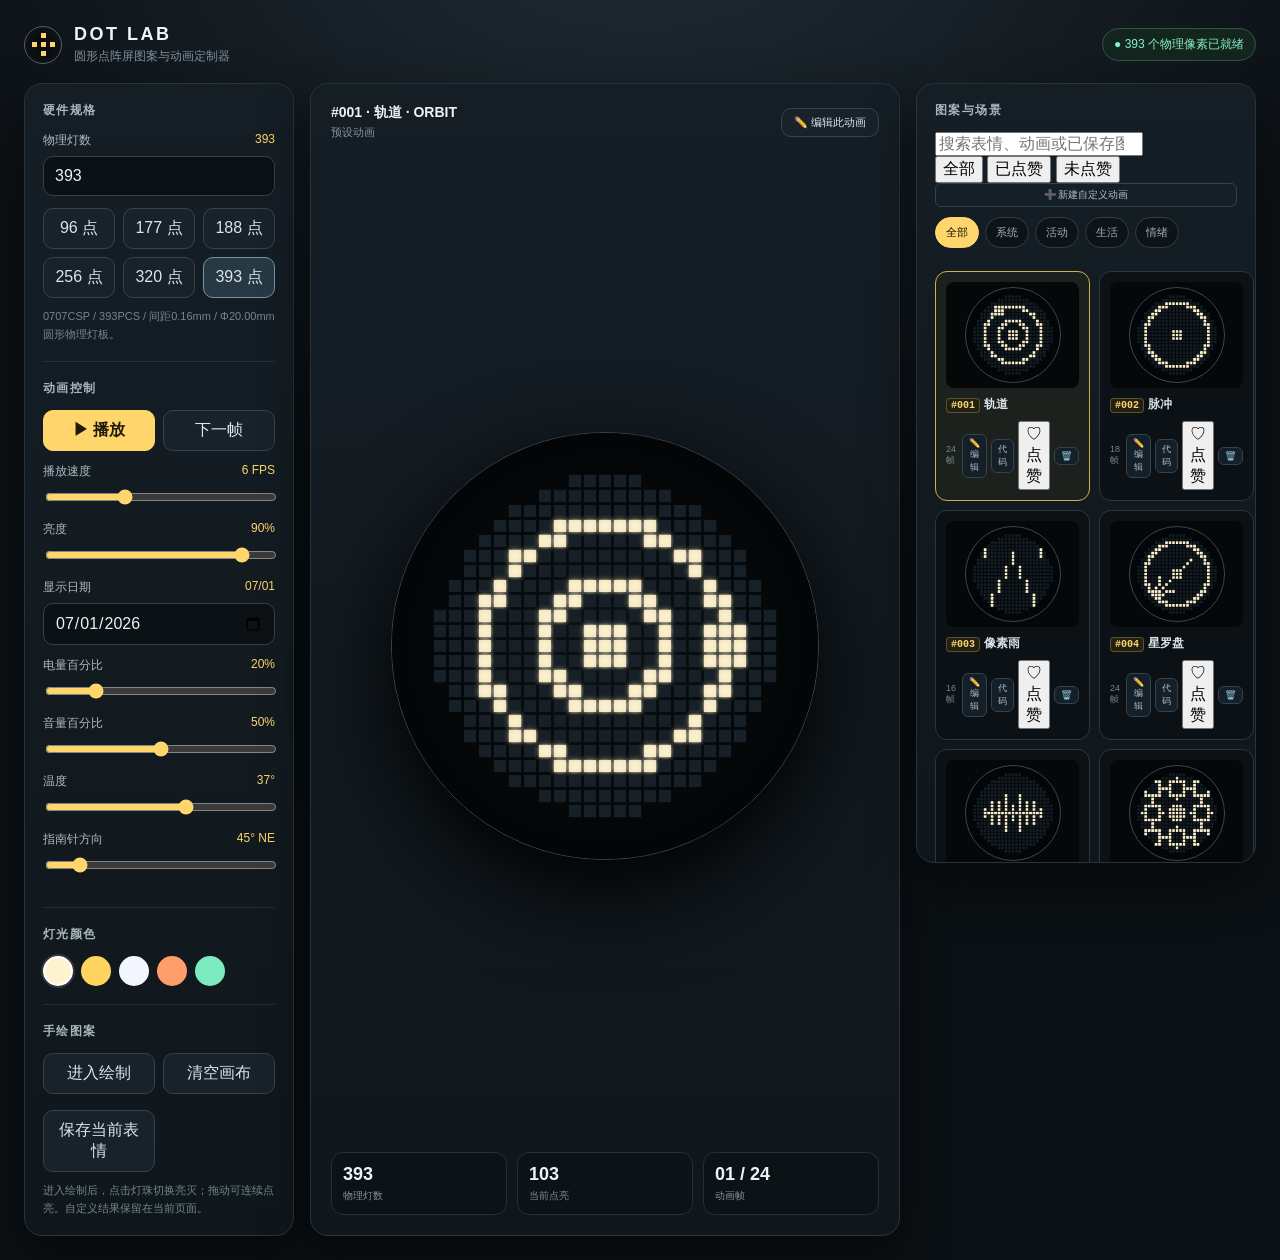
==== commit ae09765d: "为全量106+动画效果添加标准编号系统(#001~#106)，支持按序号精准检索与预览联动" ====
--- a/index.html
+++ b/index.html
@@ -64,6 +64,10 @@
 .preset-badge{font-size:8px;padding:1px 5px;border-radius:4px;margin-left:4px;vertical-align:middle}
 .preset-badge.edited{background:#2d2611;color:var(--accent);border:1px solid #ffd66b55}
 .preset-badge.custom{background:#132a20;color:var(--accent2);border:1px solid #86f0c055}
+
+
+.preset-corner-num{position:absolute;top:6px;left:7px;font-size:9px;font-family:ui-monospace,SFMono-Regular,Menlo,Monaco,Consolas,monospace;color:#7e93a0;background:#080e12;border:1px solid #1f2f3a;border-radius:4px;padding:1px 5px;line-height:1.2;font-weight:600}
+.preset-num{font-family:ui-monospace,SFMono-Regular,Menlo,Monaco,Consolas,monospace;font-size:10px;font-weight:700;color:var(--accent);background:#222013;border:1px solid #ffd66b44;border-radius:4px;padding:1px 4px;margin-right:4px;display:inline-block;vertical-align:baseline}
 
 </style>
 </head>
@@ -1387,7 +1391,8 @@
   state.custom = false;
   const p = getActivePattern();
   if (p) {
-    $('#patternName').textContent = p.name;
+    const numStr = String(state.pattern + 1).padStart(3, '0');
+    $('#patternName').textContent = `#${numStr} · ${p.name}`;
     $('#modeText').textContent = p.isCustom ? '自定义动画' : p.isOverridden ? '已修改动画' : '预设动画';
   }
   $('#custom').classList.remove('active');
@@ -1399,7 +1404,8 @@
   currentPatterns = getEffectivePatterns();
   const p = currentPatterns[i] || patterns[i];
   if (p && p.framesData && Object.keys(p.framesData).length > 0) {
-    return '// ' + p.name + ' · 393灯高密矩阵版 (已自定义修改)\n' +
+    const numStr = String(i + 1).padStart(3, '0');
+    return '// #' + numStr + ' · ' + p.name + ' · 393灯高密矩阵版 (已自定义修改)\n' +
       'const animation = {\n' +
       '  name: ' + JSON.stringify(p.name) + ',\n' +
       '  frames: ' + p.frames + ',\n' +
@@ -1416,7 +1422,8 @@
       '  }\n' +
       '};\n// 393灯坐标：23×23圆形矩阵，x=(列-11)/11.5，y=(行-11)/11.5';
   }
-  return '// ' + p.name + ' · 393灯高密矩阵版 (0707CSP/393PCS/间距0.16mm/Φ20mm)\n' +
+  const numStr = String(i + 1).padStart(3, '0');
+  return '// #' + numStr + ' · ' + p.name + ' · 393灯高密矩阵版 (0707CSP/393PCS/间距0.16mm/Φ20mm)\n' +
     refinedFrame.toString() + '\nconst options=' + JSON.stringify(refinedOptions()) + ';\n' +
     'const animation={name:' + JSON.stringify(p.name) + ',frames:' + p.frames +
     ',startFrame:' + (p.startFrame || 0) + ',endFrame:' + (p.endFrame !== undefined ? p.endFrame : p.frames - 1) +
@@ -1895,7 +1902,8 @@
   }
   
   // Populate form fields
-  $('#edModalTitle').textContent = `🎬 动画编辑器 · ${p.name.split(' · ')[0]}`;
+  const numStr = String(idx + 1).padStart(3, '0');
+  $('#edModalTitle').textContent = `🎬 动画编辑器 · #${numStr} ${p.name.split(' · ')[0]}`;
   $('#edInputName').value = edState.name;
   $('#edInputIcon').value = edState.icon;
   $('#edSelectCat').value = edState.cat;
@@ -2277,10 +2285,17 @@
   openAnimationEditor(newAnim, currentPatterns.length);
 };
 
-function matchFilter(k, name, cat) {
+function matchFilter(k, name, cat, numStr = '') {
+  const query = searchQuery.toLowerCase().trim();
+  if (!query) {
+    return (currentFilter === 'all') ||
+      (currentFilter === 'liked' && isLiked(k)) ||
+      (currentFilter === 'unliked' && !isLiked(k));
+  }
+  const cleanQ = query.replace(/^#/, '');
   const text = (name + ' ' + cat).toLowerCase();
-  const query = searchQuery.toLowerCase();
-  const matchesSearch = text.includes(query);
+  const matchesNum = numStr ? (numStr === cleanQ.padStart(3, '0') || String(parseInt(numStr, 10)) === cleanQ || ('#' + numStr).toLowerCase().includes(query)) : false;
+  const matchesSearch = text.includes(query) || matchesNum;
   const matchesLike = (currentFilter === 'all') ||
     (currentFilter === 'liked' && isLiked(k)) ||
     (currentFilter === 'unliked' && !isLiked(k));
@@ -2326,7 +2341,7 @@
   // 2. Animations
   currentPatterns.forEach((p, i) => {
     let k = 'preset:' + (p.originalName || p.name);
-    if ((currentCategory !== 'all' && p.cat !== currentCategory) || !matchFilter(k, p.name, p.cat)) return;
+    if ((currentCategory !== 'all' && p.cat !== currentCategory) || !matchFilter(k, p.name, p.cat, String(i + 1).padStart(3, '0'))) return;
     
     let badgeHtml = '';
     if (p.isCustom) badgeHtml = '<span class="preset-badge custom">自定义</span>';
@@ -2336,11 +2351,12 @@
     const endF = (p.endFrame !== undefined) ? p.endFrame : (p.frames - 1);
     let rangeHint = (startF > 0 || endF < p.frames - 1) ? ` (首尾:${startF + 1}~${endF + 1})` : '';
     
+    const numStr = String(i + 1).padStart(3, '0');
     let b = document.createElement('div');
     b.className = 'preset' + (!state.custom && i === state.pattern ? ' active' : '');
     b.innerHTML = `
-      <div class="preset-preview">${p.icon}</div>
-      <b>${p.name.split(' · ')[0]}${badgeHtml}</b>
+      <div class="preset-preview"><span class="preset-corner-num">#${numStr}</span>${p.icon}</div>
+      <b><span class="preset-num">#${numStr}</span>${p.name.split(' · ')[0]}${badgeHtml}</b>
       <div class="preset-foot">
         <small>${p.frames} 帧${rangeHint}</small>
         <div class="preset-actions">
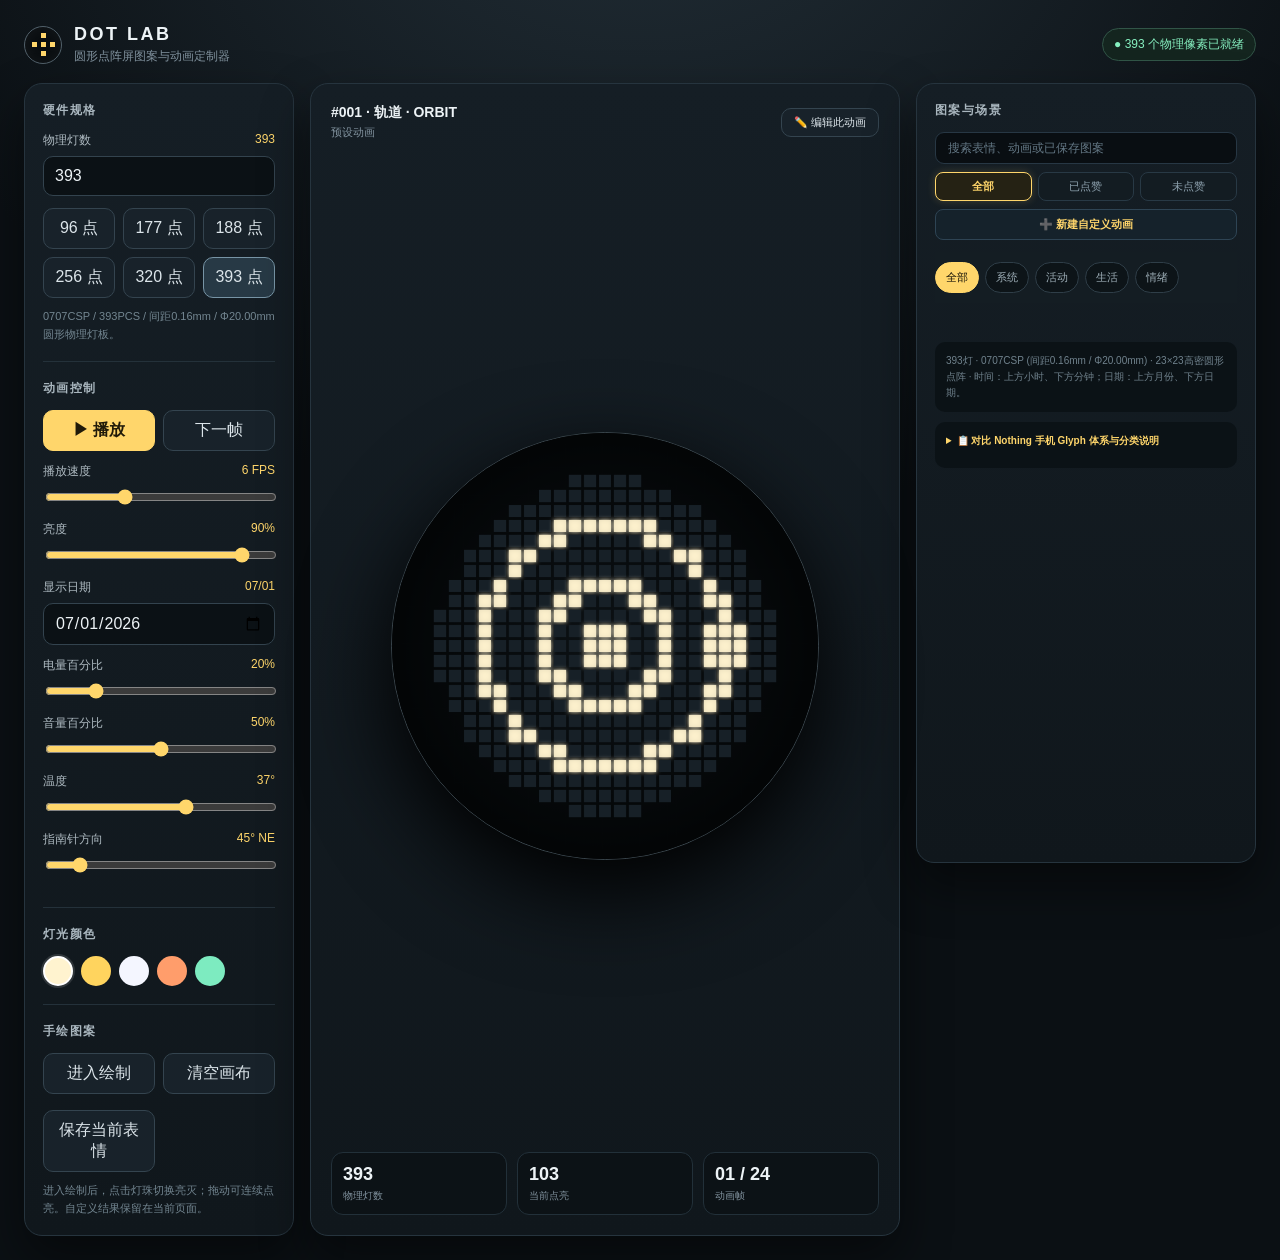
==== commit 79c81bf5: "优化按钮状态与布局规范：重构卡片双行操作区杜绝文字竖排换行，完善搜索与点赞筛选按钮暗色主题样式" ====
--- a/index.html
+++ b/index.html
@@ -57,17 +57,37 @@
 .ed-film-cell .film-tag.start{background:var(--accent2);color:#0c1a14}
 .ed-film-cell .film-tag.end{background:var(--accent);color:#1e1808}
 .modal-footer{display:flex;justify-content:space-between;align-items:center;padding:12px 20px;border-top:1px solid #1e2c36;background:#10171d}
-.preset-actions{display:flex;gap:4px;align-items:center}
-.preset-action-btn{border:1px solid #33444f;background:#141f27;color:#b0c0cb;border-radius:6px;padding:3px 6px;font-size:9px;cursor:pointer;transition:.15s}
-.preset-action-btn:hover{border-color:var(--accent);color:#fff}
+/* Preset Card Layout, Foot & Buttons */
+.preset-foot{display:flex;flex-direction:column;gap:6px;margin-top:8px}
+.preset-foot-top{display:flex;align-items:center;justify-content:space-between;gap:4px}
+.preset-meta-info{font-size:10px;color:#7e93a0;white-space:nowrap}
+.card-like-btn{border:1px solid #283a46;background:#121b22;color:#8ba0ad;border-radius:6px;padding:2px 7px;font-size:10px;cursor:pointer;transition:.15s;white-space:nowrap;line-height:1.4}
+.card-like-btn:hover{border-color:#ff758c;color:#ff8598}
+.card-like-btn.active{border-color:#ff6b81;color:#ff8093;background:#2a161c;font-weight:700}
+.preset-actions{display:grid;grid-template-columns:1fr 1fr 28px;gap:5px;align-items:center}
+.preset-action-btn{border:1px solid #293a46;background:#141f27;color:#b0c2ce;border-radius:6px;padding:4px 6px;font-size:10px;cursor:pointer;transition:.15s;white-space:nowrap;text-align:center;line-height:1.3}
+.preset-action-btn:hover{border-color:var(--accent);color:#fff;background:#1c2b36}
+.preset-action-btn.del{padding:4px 0;color:#8da2af}
 .preset-action-btn.del:hover{border-color:#ff6b81;color:#ff8595;background:#2a1619}
 .preset-badge{font-size:8px;padding:1px 5px;border-radius:4px;margin-left:4px;vertical-align:middle}
 .preset-badge.edited{background:#2d2611;color:var(--accent);border:1px solid #ffd66b55}
 .preset-badge.custom{background:#132a20;color:var(--accent2);border:1px solid #86f0c055}
-
-
 .preset-corner-num{position:absolute;top:6px;left:7px;font-size:9px;font-family:ui-monospace,SFMono-Regular,Menlo,Monaco,Consolas,monospace;color:#7e93a0;background:#080e12;border:1px solid #1f2f3a;border-radius:4px;padding:1px 5px;line-height:1.2;font-weight:600}
 .preset-num{font-family:ui-monospace,SFMono-Regular,Menlo,Monaco,Consolas,monospace;font-size:10px;font-weight:700;color:var(--accent);background:#222013;border:1px solid #ffd66b44;border-radius:4px;padding:1px 4px;margin-right:4px;display:inline-block;vertical-align:baseline}
+
+/* Library Tools, Search, and Like Filters */
+.library-tools{display:flex;flex-direction:column;gap:8px;margin-bottom:12px}
+.search-input{width:100%;background:#090e12;color:#edf3f6;border:1px solid #273744;border-radius:9px;padding:8px 12px;font-size:12px;outline:none;transition:.15s}
+.search-input:focus{border-color:var(--accent);box-shadow:0 0 0 2px rgba(255,214,107,0.15)}
+.search-input::placeholder{color:#637784}
+.like-filters{display:grid;grid-template-columns:repeat(3,1fr);gap:6px}
+.like-filter{border:1px solid #283945;background:#131c22;color:#8fa3b0;border-radius:8px;padding:6px 8px;font-size:11px;cursor:pointer;transition:.15s;text-align:center;white-space:nowrap}
+.like-filter:hover{border-color:#4a6170;color:#edf3f6;background:#18232b}
+.like-filter.active{background:#252214;border-color:var(--accent);color:var(--accent);font-weight:700;box-shadow:0 0 8px rgba(255,214,107,0.2)}
+#newAnimBtn{background:#15222b;border:1px solid #2e4454;color:var(--accent);font-weight:600;border-radius:8px;padding:7px 10px;font-size:11px;cursor:pointer;transition:.15s;text-align:center}
+#newAnimBtn:hover{background:#1d303d;border-color:var(--accent);color:#fff}
+#restoreDefaultsBtn{background:#24161a;border:1px solid #5a2732;color:#ff9caf;border-radius:8px;padding:7px 10px;font-size:11px;cursor:pointer;transition:.15s}
+#restoreDefaultsBtn:hover{background:#331920;border-color:#ff6b81;color:#fff}
 
 </style>
 </head>
@@ -2247,7 +2267,7 @@
   draw();
 };
 
-const likeBtnHtml = on => `<button class="like-btn ${on ? 'active' : ''}">${on ? '♥ 已点赞' : '♡ 点赞'}</button>`;
+const likeBtnHtml = on => `<button class="card-like-btn ${on ? 'active' : ''}">${on ? '♥ 已赞' : '♡ 赞'}</button>`;
 
 function updateRestoreBtn() {
   const btn = $('#restoreDefaultsBtn');
@@ -2318,15 +2338,19 @@
       <div class="preset-preview">✦</div>
       <b>${s.name}</b><span class="saved-badge">已保存手绘表情</span>
       <div class="preset-foot">
-        <small>${s.count || 393} 灯 · 静态图案</small>
-        <div class="preset-actions">
+        <div class="preset-foot-top">
+          <small class="preset-meta-info">${s.count || 393} 灯 · 静态</small>
           ${likeBtnHtml(isLiked(k))}
+        </div>
+        <div class="preset-actions" style="grid-template-columns:1fr 28px">
+          <button class="preset-action-btn use-drawing-btn">应用图案</button>
           <button class="preset-action-btn del del-drawing-btn" title="删除手绘">🗑️</button>
         </div>
       </div>
     `;
     b.onclick = () => pickDrawing(s);
-    b.querySelector('.like-btn').onclick = e => { e.stopPropagation(); flipLike(k); };
+    b.querySelector('.card-like-btn').onclick = e => { e.stopPropagation(); flipLike(k); };
+    b.querySelector('.use-drawing-btn').onclick = e => { e.stopPropagation(); pickDrawing(s); };
     b.querySelector('.del-drawing-btn').onclick = e => {
       e.stopPropagation();
       if (confirm(`确认删除手绘表情「${s.name}」吗？`)) {
@@ -2358,11 +2382,13 @@
       <div class="preset-preview"><span class="preset-corner-num">#${numStr}</span>${p.icon}</div>
       <b><span class="preset-num">#${numStr}</span>${p.name.split(' · ')[0]}${badgeHtml}</b>
       <div class="preset-foot">
-        <small>${p.frames} 帧${rangeHint}</small>
+        <div class="preset-foot-top">
+          <small class="preset-meta-info">${p.frames} 帧${rangeHint}</small>
+          ${likeBtnHtml(isLiked(k))}
+        </div>
         <div class="preset-actions">
           <button class="preset-action-btn edit-anim-btn" title="编辑修改与首尾帧">✏️ 编辑</button>
           <button class="preset-action-btn copy-code" title="复制代码">代码</button>
-          ${likeBtnHtml(isLiked(k))}
           <button class="preset-action-btn del del-anim-btn" title="删除该动画">🗑️</button>
         </div>
       </div>
